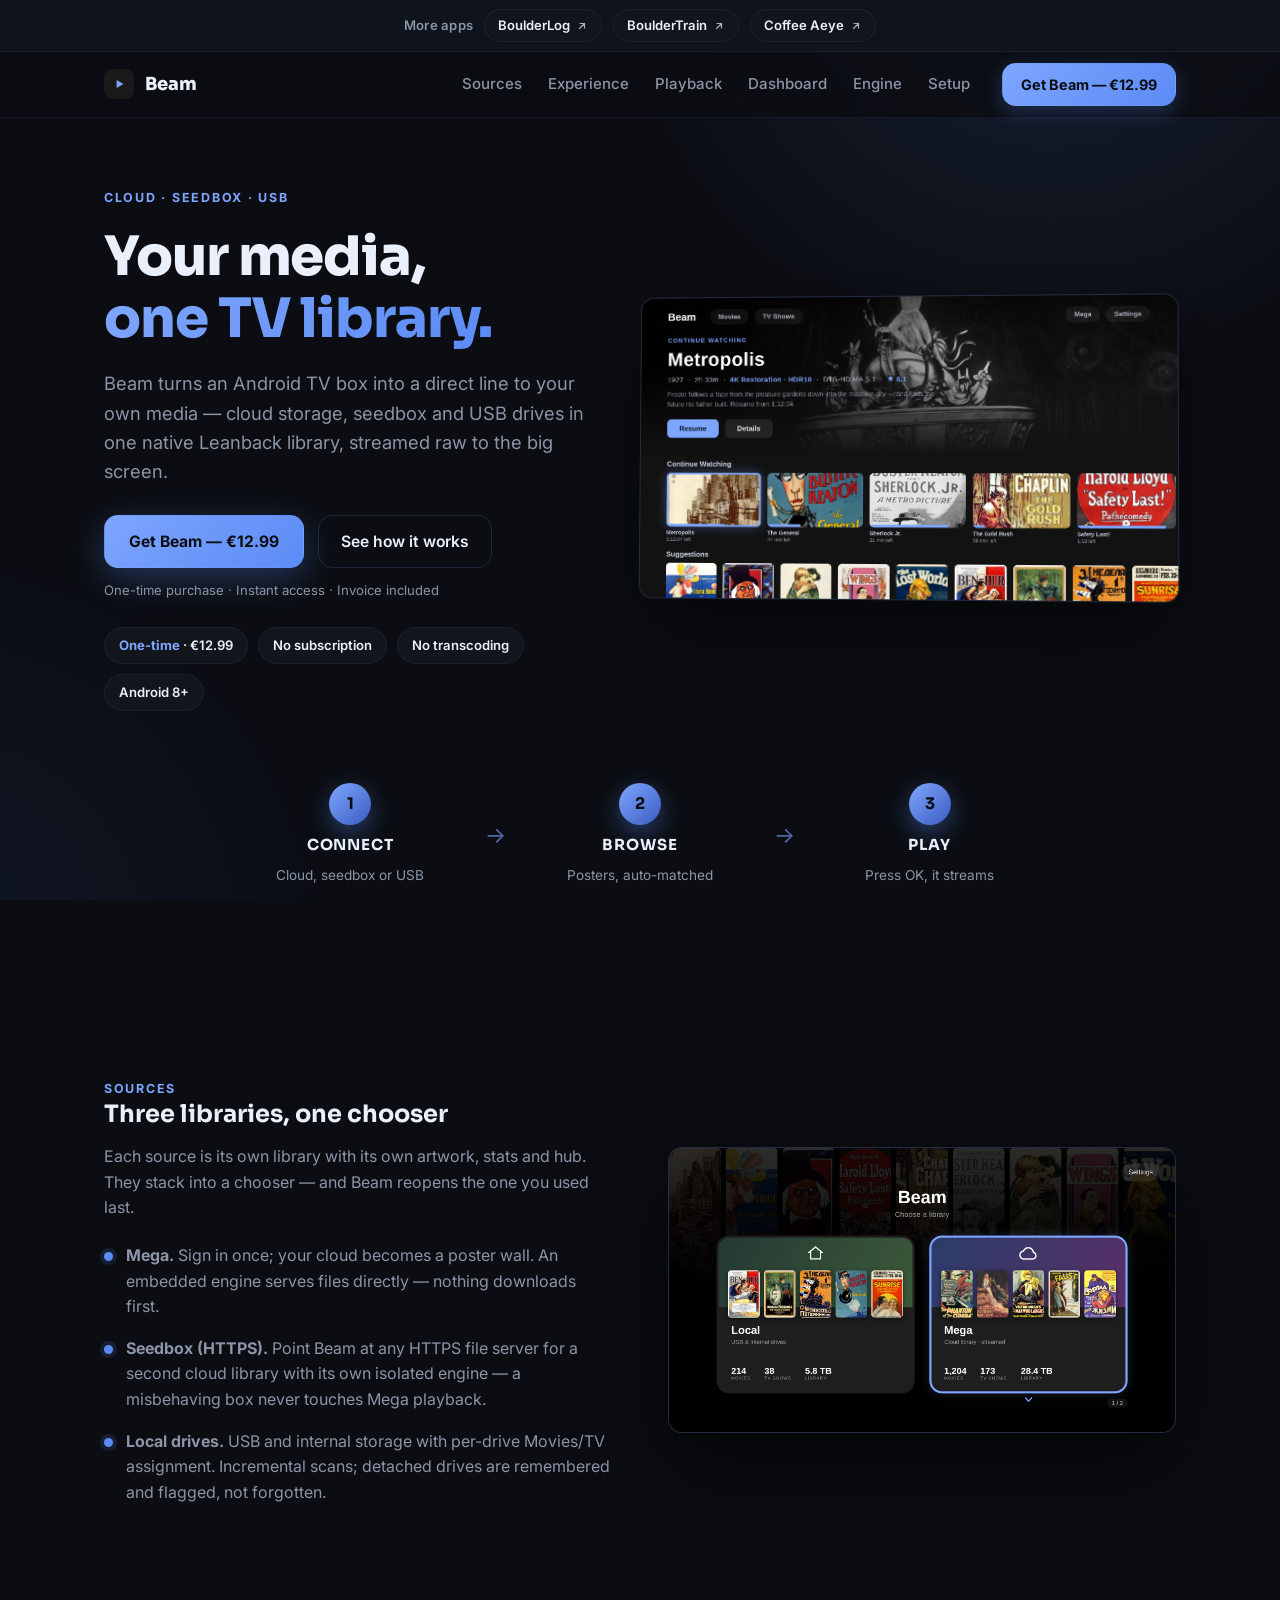
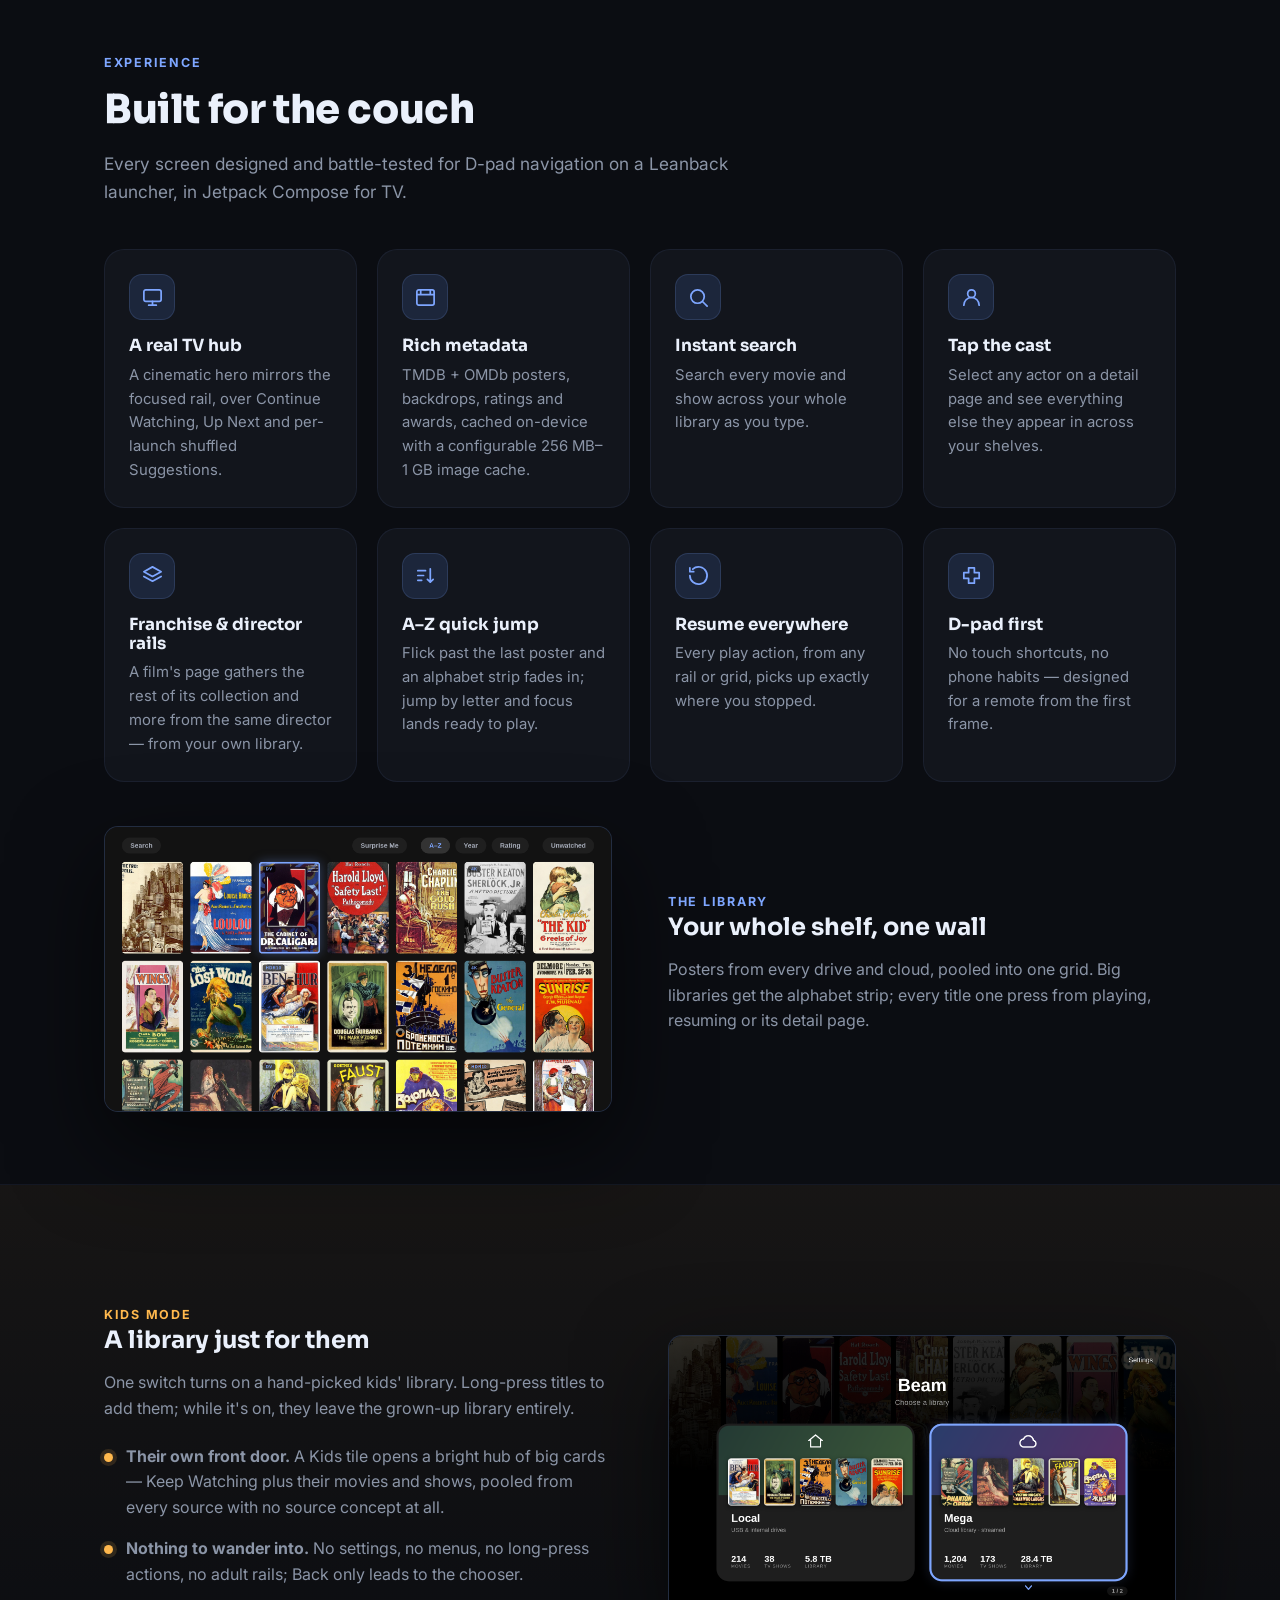
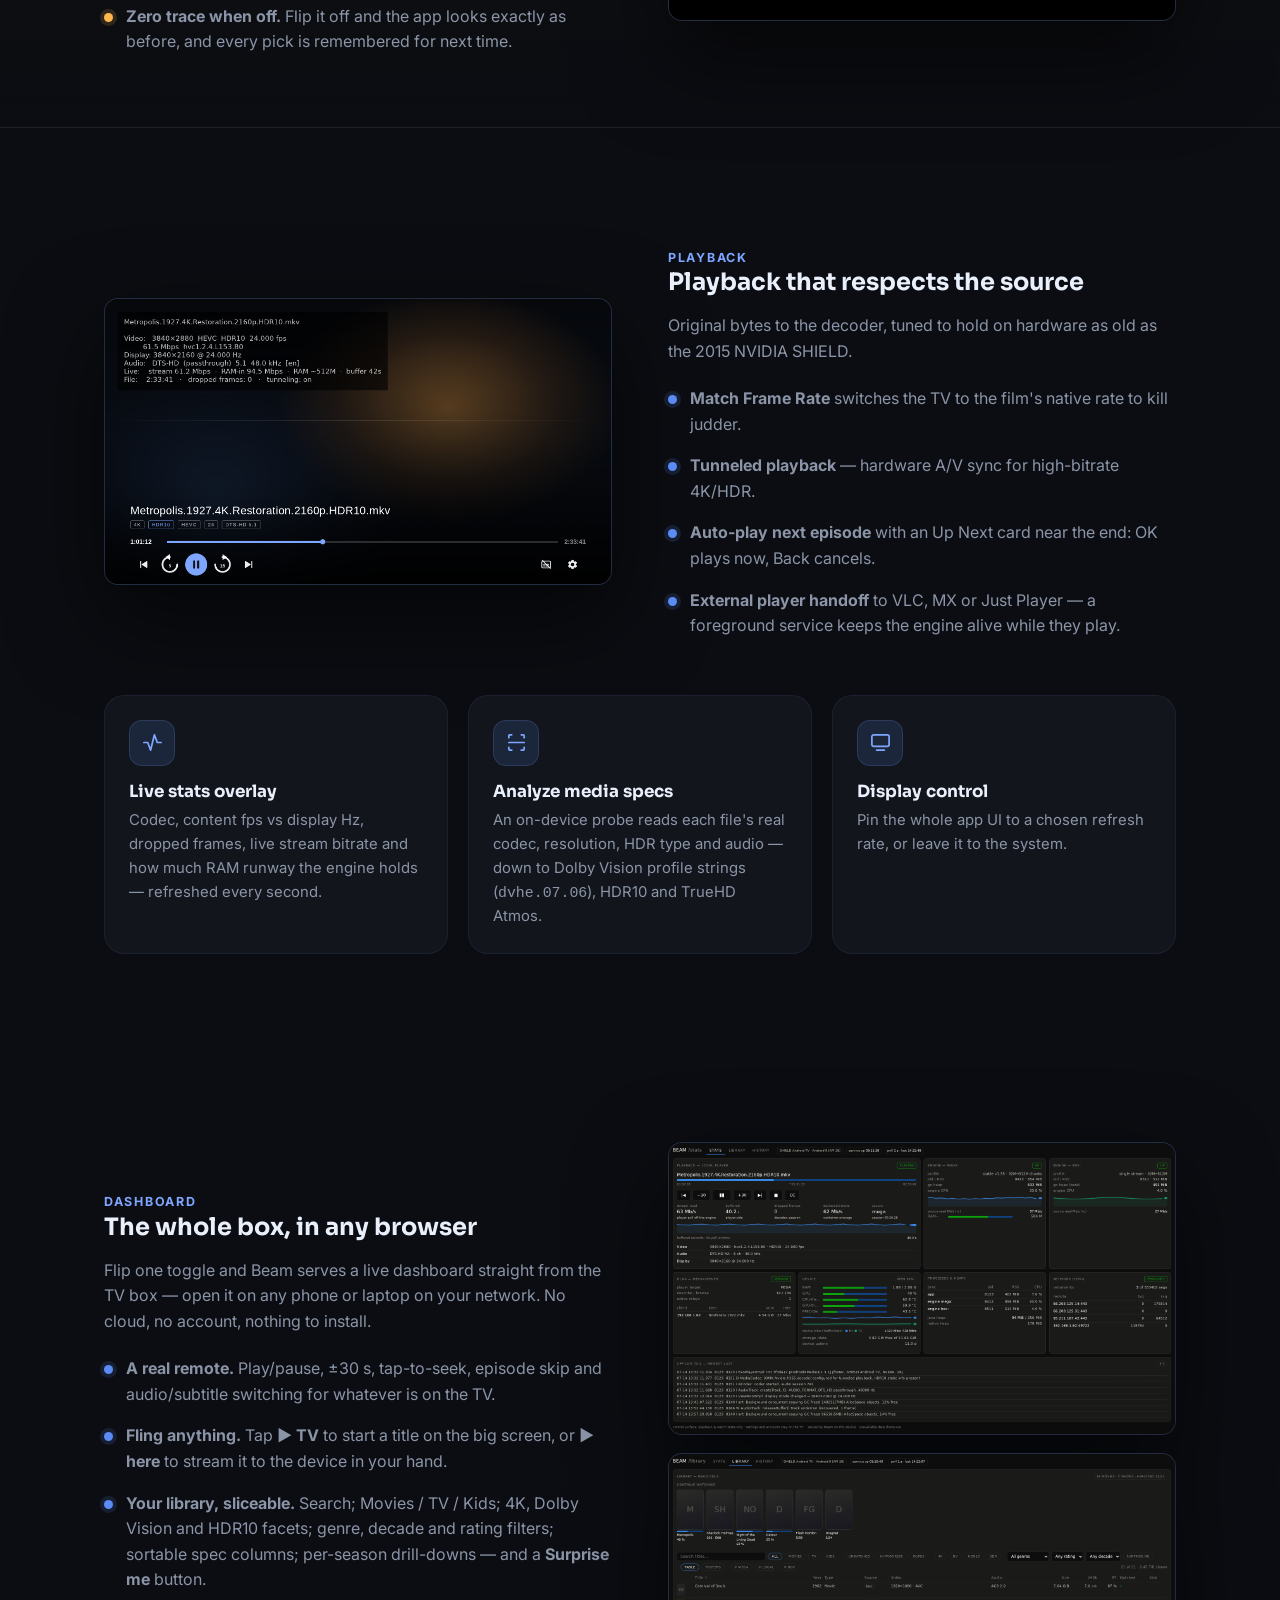
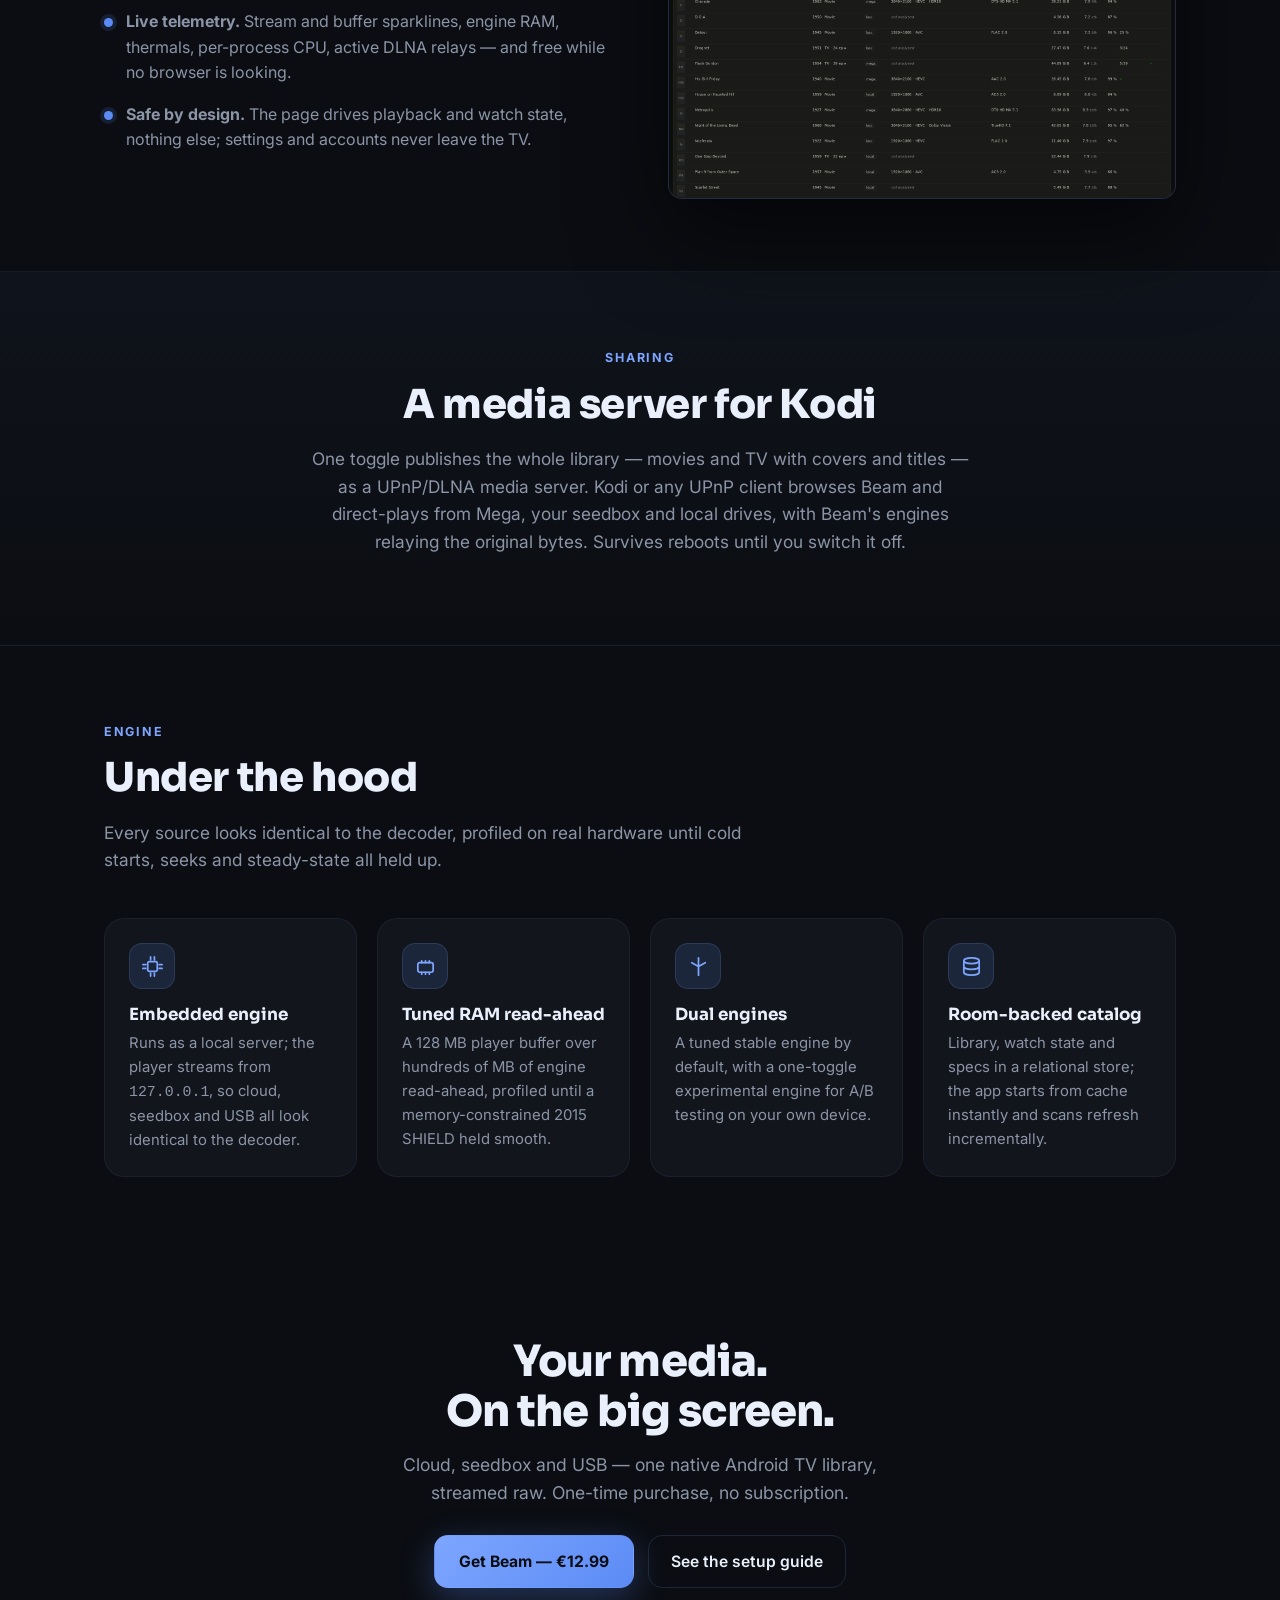
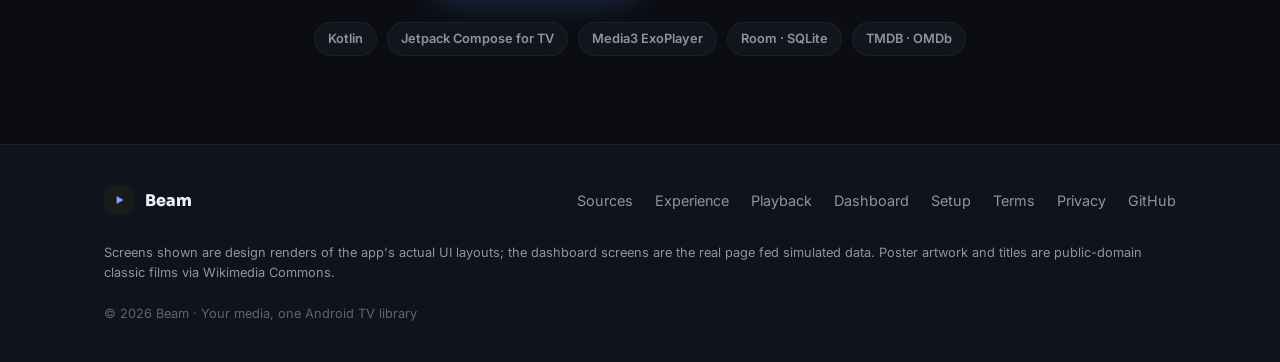
==== docs/index.html @ 1edaa09f "Showcase: add setup guide page, linked from overview New docs/setup.html in the same design system: " ====
<!DOCTYPE html>
<html lang="en">
<head>
<meta charset="UTF-8">
<meta name="viewport" content="width=device-width, initial-scale=1">
<title>Beam — Your media, one Android TV library</title>
<meta name="description" content="Beam turns an Android TV box into a direct line to your own media — cloud, seedbox and USB drives in one native Leanback library, streamed raw to the big screen. One-time purchase, no subscription.">
<meta name="theme-color" content="#0B0D12">
<meta property="og:type" content="website">
<meta property="og:title" content="Beam — Your media, one Android TV library">
<meta property="og:description" content="Cloud, seedbox and USB drives — one native Android TV library, streamed raw to the big screen.">
<meta property="og:url" content="https://jk-hosting.github.io/Beam-TV-App/">
<meta property="og:image" content="https://jk-hosting.github.io/Beam-TV-App/screenshots/hub-v3.png">
<meta name="twitter:card" content="summary_large_image">
<meta name="twitter:title" content="Beam — Your media, one Android TV library">
<meta name="twitter:description" content="Cloud, seedbox and USB drives — one native Android TV library, streamed raw to the big screen.">
<meta name="twitter:image" content="https://jk-hosting.github.io/Beam-TV-App/screenshots/hub-v3.png">
<link rel="icon" href="data:image/svg+xml,<svg xmlns='http://www.w3.org/2000/svg' viewBox='0 0 100 100'><rect width='100' height='100' rx='20' fill='%231A1A1A'/><polygon points='35,25 78,50 35,75' fill='%237EA6FF'/></svg>">
<link rel="preconnect" href="https://fonts.googleapis.com">
<link rel="preconnect" href="https://fonts.gstatic.com" crossorigin>
<link href="https://fonts.googleapis.com/css2?family=Inter:wght@400;500;600;700&family=Sora:wght@600;700;800&display=swap" rel="stylesheet">
<style>
:root{
  --bg:#0B0D12; --bg2:#0F131B; --card:#12151C; --card2:#171B26;
  --line:rgba(126,166,255,.16); --line2:rgba(126,166,255,.08);
  --accent:#7EA6FF; --accent-bright:#5B8BF5; --accent-deep:#3A5CC0;
  --ink:#EAF0FB; --muted:#8B95A7; --kids:#FFB84D; --maxw:1120px;
}
*{box-sizing:border-box}
html{scroll-behavior:smooth}
body{
  margin:0; background:var(--bg); color:var(--ink);
  font-family:'Inter',system-ui,-apple-system,Segoe UI,Roboto,sans-serif;
  line-height:1.6; -webkit-font-smoothing:antialiased; overflow-x:hidden;
}
body::before{
  content:""; position:fixed; inset:0; z-index:-1; pointer-events:none;
  background:
    radial-gradient(60vw 60vw at 82% -8%, rgba(91,139,245,.16), transparent 60%),
    radial-gradient(55vw 55vw at -5% 105%, rgba(58,92,192,.12), transparent 60%);
}
a{color:inherit; text-decoration:none}
img{max-width:100%; display:block}
h1,h2,h3{font-family:'Sora',system-ui,sans-serif; line-height:1.15; margin:0}
.wrap{max-width:var(--maxw); margin:0 auto; padding:0 24px}
.eyebrow{font-size:.78rem; font-weight:700; letter-spacing:.14em; text-transform:uppercase; color:var(--accent)}
.eyebrow.kids{color:var(--kids)}
.muted{color:var(--muted)}

/* APP BAR */
.appbar{
  display:flex; justify-content:center; align-items:center; gap:11px; flex-wrap:wrap;
  padding:9px 24px; font-size:.82rem; color:var(--muted);
  background:var(--bg2); border-bottom:1px solid var(--line2);
}
.appbar .lbl{font-weight:600; letter-spacing:.02em}
.appbar a{
  display:inline-flex; align-items:center; gap:6px; font-weight:600; color:var(--ink);
  padding:5px 13px; border-radius:999px; background:var(--card); border:1px solid var(--line2);
  transition:border-color .2s, color .2s;
}
.appbar a:hover{border-color:var(--accent); color:var(--accent)}
.appbar a svg{width:12px; height:12px; opacity:.7}

/* NAV */
nav{
  position:sticky; top:0; z-index:50; height:66px; display:flex; align-items:center;
  background:rgba(11,13,18,.82); backdrop-filter:blur(14px);
  border-bottom:1px solid var(--line2);
}
nav .wrap{display:flex; align-items:center; gap:24px; width:100%}
.brand{display:flex; align-items:center; gap:11px; font-family:'Sora',sans-serif; font-weight:800; font-size:1.12rem}
.brand .mark{width:30px; height:30px; border-radius:8px; background:#1A1A1A; display:grid; place-items:center}
.brand .mark svg{width:16px; height:16px}
.navlinks{display:flex; gap:26px; margin-left:auto; font-size:.94rem; font-weight:500}
.navlinks a{color:var(--muted); transition:color .2s}
.navlinks a:hover{color:var(--ink)}
.nav-cta{margin-left:8px}

/* BUTTONS */
.btn{
  display:inline-flex; align-items:center; gap:9px; font-weight:700; font-size:.98rem;
  padding:13px 24px; border-radius:14px; border:1px solid transparent; cursor:pointer;
  background:linear-gradient(135deg,var(--accent),var(--accent-bright)); color:#0b0d12;
  box-shadow:0 10px 34px rgba(91,139,245,.32); transition:transform .18s, box-shadow .18s;
}
.btn:hover{transform:translateY(-2px); box-shadow:0 16px 44px rgba(91,139,245,.45)}
.btn svg{width:18px; height:18px}
.btn-ghost{
  display:inline-flex; align-items:center; gap:8px; font-weight:600; font-size:.98rem;
  padding:13px 22px; border-radius:14px; background:transparent; color:var(--ink);
  border:1px solid var(--line); transition:border-color .2s, background .2s;
}
.btn-ghost:hover{border-color:var(--accent); background:rgba(126,166,255,.06)}
.btn.small{padding:9px 18px; font-size:.9rem; box-shadow:0 6px 20px rgba(91,139,245,.28)}

/* HERO */
.hero{padding:66px 0 40px; position:relative}
.hero-grid{display:grid; grid-template-columns:1fr 1.12fr; gap:48px; align-items:center}
.hero h1{font-size:clamp(2.3rem,5vw,3.4rem); font-weight:800; letter-spacing:-.02em; margin:16px 0}
.hero h1 .accent{background:linear-gradient(120deg,var(--accent),var(--accent-bright)); -webkit-background-clip:text; background-clip:text; -webkit-text-fill-color:transparent}
.hero p.lead{font-size:1.15rem; color:var(--muted); max-width:520px}
.cta-row{display:flex; gap:14px; flex-wrap:wrap; margin-top:28px; align-items:center}
.cta-note{font-size:.82rem; color:var(--muted); margin-top:12px}
.pills{display:flex; flex-wrap:wrap; gap:10px; margin-top:26px}
.pill{
  font-size:.82rem; font-weight:600; padding:7px 14px; border-radius:999px;
  background:var(--card); border:1px solid var(--line2); color:var(--ink);
}
.pill b{color:var(--accent)}

/* SCREEN FRAME (16:9 TV) */
.screen{
  border-radius:14px; border:1px solid var(--line); overflow:hidden;
  box-shadow:0 34px 90px rgba(0,0,0,.6); background:var(--card);
}
.hero-art .screen{transform:perspective(1600px) rotateY(-5deg) rotateX(2deg)}

/* STEPS */
.steps{
  display:grid; grid-template-columns:1fr auto 1fr auto 1fr; align-items:center; gap:14px;
  max-width:820px; margin:12px auto 0;
}
.step{display:flex; flex-direction:column; align-items:center; text-align:center; gap:8px}
.step .num{
  width:42px; height:42px; border-radius:50%; display:grid; place-items:center;
  font-family:'Sora',sans-serif; font-weight:700; color:#0b0d12;
  background:linear-gradient(135deg,var(--accent),var(--accent-deep));
  box-shadow:0 8px 24px rgba(91,139,245,.4);
}
.step .lbl{font-family:'Sora',sans-serif; font-weight:700; letter-spacing:.06em; font-size:.95rem}
.arrow{color:var(--accent); font-size:1.4rem; opacity:.6}

/* SECTIONS */
section{padding:72px 0}
.section-head{max-width:660px}
.section-head.center{margin:0 auto; text-align:center}
.section-head h2{font-size:clamp(1.8rem,3.6vw,2.5rem); font-weight:800; letter-spacing:-.01em; margin:12px 0}
.section-head p{color:var(--muted); font-size:1.08rem}
.split{display:grid; grid-template-columns:1fr 1fr; gap:56px; align-items:center; margin-top:44px}
.split.rev .txt{order:2}
.split .screens{display:flex; flex-direction:column; gap:18px}
.sub{margin-top:22px; display:grid; gap:16px}
.sub .item{display:flex; gap:13px}
.sub .dot{flex:0 0 auto; width:9px; height:9px; border-radius:50%; background:var(--accent-bright); margin-top:9px; box-shadow:0 0 0 4px rgba(91,139,245,.14)}
.sub.kids .dot{background:var(--kids); box-shadow:0 0 0 4px rgba(255,184,77,.14)}
.sub .item b{font-weight:700}
.sub .item span{color:var(--muted)}

/* FEATURE GRID */
.grid4{display:grid; grid-template-columns:repeat(4,1fr); gap:20px; margin-top:44px}
.grid3{display:grid; grid-template-columns:repeat(3,1fr); gap:20px; margin-top:44px}
.fcard{
  background:var(--card); border:1px solid var(--line2); border-radius:20px; padding:24px;
  transition:transform .2s, border-color .2s;
}
.fcard:hover{transform:translateY(-4px); border-color:var(--line)}
.fcard .ico{
  width:46px; height:46px; border-radius:13px; display:grid; place-items:center; margin-bottom:16px;
  background:rgba(91,139,245,.14); border:1px solid var(--line); color:var(--accent);
}
.fcard .ico svg{width:23px; height:23px}
.fcard h3{font-size:1.05rem; font-weight:700; margin-bottom:8px}
.fcard p{color:var(--muted); font-size:.93rem; margin:0}

/* CHIPS */
.chips{display:flex; flex-wrap:wrap; gap:10px; margin-top:24px}
.chip{
  font-size:.9rem; font-weight:600; padding:9px 15px; border-radius:12px;
  background:var(--card); border:1px solid var(--line2);
}
.chip.hot{border-color:var(--line); background:var(--card2)}

/* KIDS BAND */
.kids-band{background:linear-gradient(180deg,rgba(255,184,77,.05),transparent); border-top:1px solid var(--line2); border-bottom:1px solid var(--line2)}

/* SHARING / CLOSER */
.band{background:linear-gradient(180deg,var(--bg2),var(--bg)); border-top:1px solid var(--line2); border-bottom:1px solid var(--line2)}
.closer{text-align:center; padding:88px 0}
.closer h2{font-size:clamp(1.9rem,4vw,2.7rem); font-weight:800; letter-spacing:-.02em}
.closer p{color:var(--muted); font-size:1.1rem; margin:14px auto 28px; max-width:520px}
.tech{display:flex; flex-wrap:wrap; justify-content:center; gap:10px; margin-top:34px}
.tech .t{font-size:.8rem; font-weight:600; color:var(--muted); padding:6px 13px; border-radius:999px; border:1px solid var(--line2); background:var(--card)}

/* FOOTER */
footer{border-top:1px solid var(--line2); padding:40px 0; background:var(--bg2)}
footer .wrap{display:flex; align-items:center; gap:16px; flex-wrap:wrap; justify-content:space-between}
footer .brand{font-size:1rem}
footer .fnav{display:flex; gap:22px; flex-wrap:wrap; font-size:.9rem; color:var(--muted)}
footer .fnav a:hover{color:var(--ink)}
footer .disc{color:var(--muted); font-size:.8rem; width:100%; margin-top:12px; line-height:1.5}
footer .copy{color:#5c6474; font-size:.8rem; width:100%; margin-top:6px}

@media(max-width:900px){
  .hero-grid{grid-template-columns:1fr; gap:36px}
  .hero-art{order:-1}
  .hero-art .screen{transform:none}
  .split{grid-template-columns:1fr; gap:34px}
  .split.rev .txt{order:0}
  .grid4{grid-template-columns:repeat(2,1fr)}
  .grid3{grid-template-columns:repeat(2,1fr)}
  .navlinks{display:none}
}
@media(max-width:560px){
  .grid4,.grid3{grid-template-columns:1fr}
  .steps{grid-template-columns:1fr; gap:6px}
  .arrow{transform:rotate(90deg)}
}
</style>
</head>
<body>

<div class="appbar">
  <span class="lbl">More apps</span>
  <a href="https://jk-hosting.github.io/BoulderLog-App/">BoulderLog<svg viewBox="0 0 24 24" fill="none" stroke="currentColor" stroke-width="2.4" stroke-linecap="round" stroke-linejoin="round"><path d="M7 17 17 7M8 7h9v9"/></svg></a>
  <a href="https://jk-hosting.github.io/BoulderTrain-App/">BoulderTrain<svg viewBox="0 0 24 24" fill="none" stroke="currentColor" stroke-width="2.4" stroke-linecap="round" stroke-linejoin="round"><path d="M7 17 17 7M8 7h9v9"/></svg></a>
  <a href="https://jk-hosting.github.io/CoffeeAeye-App/">Coffee Aeye<svg viewBox="0 0 24 24" fill="none" stroke="currentColor" stroke-width="2.4" stroke-linecap="round" stroke-linejoin="round"><path d="M7 17 17 7M8 7h9v9"/></svg></a>
</div>

<nav>
  <div class="wrap">
    <a href="#top" class="brand"><span class="mark"><svg viewBox="0 0 100 100"><polygon points="35,25 78,50 35,75" fill="#7EA6FF"/></svg></span>Beam</a>
    <div class="navlinks">
      <a href="#sources">Sources</a>
      <a href="#experience">Experience</a>
      <a href="#playback">Playback</a>
      <a href="#dashboard">Dashboard</a>
      <a href="#engine">Engine</a>
      <a href="setup.html">Setup</a>
    </div>
    <a class="btn small nav-cta" href="https://buy.stripe.com/8x27sEbTx3Ks7jx2VD5wI00">Get Beam — €12.99</a>
  </div>
</nav>

<header id="top" class="hero">
  <div class="wrap hero-grid">
    <div>
      <span class="eyebrow">Cloud · Seedbox · USB</span>
      <h1>Your media,<br><span class="accent">one TV library.</span></h1>
      <p class="lead">Beam turns an Android TV box into a direct line to your own media — cloud storage, seedbox and USB drives in one native Leanback library, streamed raw to the big screen.</p>
      <div class="cta-row">
        <a class="btn" href="https://buy.stripe.com/8x27sEbTx3Ks7jx2VD5wI00">Get Beam — €12.99</a>
        <a class="btn-ghost" href="#sources">See how it works</a>
      </div>
      <div class="cta-note">One-time purchase · Instant access · Invoice included</div>
      <div class="pills">
        <span class="pill"><b>One-time</b> · €12.99</span>
        <span class="pill">No subscription</span>
        <span class="pill">No transcoding</span>
        <span class="pill">Android 8+</span>
      </div>
    </div>
    <div class="hero-art">
      <div class="screen"><img src="screenshots/hub-v3.png" alt="Beam home hub — a cinematic hero over Continue Watching and Suggestions rails"></div>
    </div>
  </div>
</header>

<section style="padding-top:20px">
  <div class="wrap">
    <div class="steps">
      <div class="step"><div class="num">1</div><div class="lbl">CONNECT</div><div class="muted" style="font-size:.85rem">Cloud, seedbox or USB</div></div>
      <div class="arrow">→</div>
      <div class="step"><div class="num">2</div><div class="lbl">BROWSE</div><div class="muted" style="font-size:.85rem">Posters, auto-matched</div></div>
      <div class="arrow">→</div>
      <div class="step"><div class="num">3</div><div class="lbl">PLAY</div><div class="muted" style="font-size:.85rem">Press OK, it streams</div></div>
    </div>
  </div>
</section>

<section id="sources">
  <div class="wrap">
    <div class="split">
      <div class="txt">
        <span class="eyebrow">Sources</span>
        <h2>Three libraries, one chooser</h2>
        <p class="muted">Each source is its own library with its own artwork, stats and hub. They stack into a chooser — and Beam reopens the one you used last.</p>
        <div class="sub">
          <div class="item"><span class="dot"></span><span><b>Mega.</b> Sign in once; your cloud becomes a poster wall. An embedded engine serves files directly — nothing downloads first.</span></div>
          <div class="item"><span class="dot"></span><span><b>Seedbox (HTTPS).</b> Point Beam at any HTTPS file server for a second cloud library with its own isolated engine — a misbehaving box never touches Mega playback.</span></div>
          <div class="item"><span class="dot"></span><span><b>Local drives.</b> USB and internal storage with per-drive Movies/TV assignment. Incremental scans; detached drives are remembered and flagged, not forgotten.</span></div>
        </div>
      </div>
      <div class="screens">
        <div class="screen"><img src="screenshots/chooser-v2.png" alt="Source chooser — Mega, seedbox, local drives and Kids"></div>
      </div>
    </div>
  </div>
</section>

<section id="experience">
  <div class="wrap">
    <div class="section-head">
      <span class="eyebrow">Experience</span>
      <h2>Built for the couch</h2>
      <p>Every screen designed and battle-tested for D-pad navigation on a Leanback launcher, in Jetpack Compose for TV.</p>
    </div>
    <div class="grid4">
      <div class="fcard"><div class="ico"><svg viewBox="0 0 24 24" fill="none" stroke="currentColor" stroke-width="1.8" stroke-linecap="round" stroke-linejoin="round"><rect x="3" y="4" width="18" height="12" rx="2"/><path d="M8 20h8M12 16v4"/></svg></div><h3>A real TV hub</h3><p>A cinematic hero mirrors the focused rail, over Continue Watching, Up Next and per-launch shuffled Suggestions.</p></div>
      <div class="fcard"><div class="ico"><svg viewBox="0 0 24 24" fill="none" stroke="currentColor" stroke-width="1.8" stroke-linecap="round" stroke-linejoin="round"><rect x="3" y="4" width="18" height="16" rx="2"/><path d="M3 9h18M7 4v5M17 4v5"/></svg></div><h3>Rich metadata</h3><p>TMDB + OMDb posters, backdrops, ratings and awards, cached on-device with a configurable 256 MB–1 GB image cache.</p></div>
      <div class="fcard"><div class="ico"><svg viewBox="0 0 24 24" fill="none" stroke="currentColor" stroke-width="1.8" stroke-linecap="round" stroke-linejoin="round"><circle cx="11" cy="11" r="7"/><path d="M21 21l-4.3-4.3"/></svg></div><h3>Instant search</h3><p>Search every movie and show across your whole library as you type.</p></div>
      <div class="fcard"><div class="ico"><svg viewBox="0 0 24 24" fill="none" stroke="currentColor" stroke-width="1.8" stroke-linecap="round" stroke-linejoin="round"><circle cx="12" cy="8" r="4"/><path d="M4 20a8 8 0 0 1 16 0"/></svg></div><h3>Tap the cast</h3><p>Select any actor on a detail page and see everything else they appear in across your shelves.</p></div>
      <div class="fcard"><div class="ico"><svg viewBox="0 0 24 24" fill="none" stroke="currentColor" stroke-width="1.8" stroke-linecap="round" stroke-linejoin="round"><path d="M12 3 3 8l9 5 9-5-9-5Z"/><path d="M3 13l9 5 9-5"/></svg></div><h3>Franchise &amp; director rails</h3><p>A film's page gathers the rest of its collection and more from the same director — from your own library.</p></div>
      <div class="fcard"><div class="ico"><svg viewBox="0 0 24 24" fill="none" stroke="currentColor" stroke-width="1.8" stroke-linecap="round" stroke-linejoin="round"><path d="M4 7h8M4 12h6M4 17h4"/><path d="M17 5v14M17 19l3-3M17 19l-3-3"/></svg></div><h3>A–Z quick jump</h3><p>Flick past the last poster and an alphabet strip fades in; jump by letter and focus lands ready to play.</p></div>
      <div class="fcard"><div class="ico"><svg viewBox="0 0 24 24" fill="none" stroke="currentColor" stroke-width="1.8" stroke-linecap="round" stroke-linejoin="round"><path d="M3 12a9 9 0 1 0 3-6.7"/><path d="M3 4v4h4"/></svg></div><h3>Resume everywhere</h3><p>Every play action, from any rail or grid, picks up exactly where you stopped.</p></div>
      <div class="fcard"><div class="ico"><svg viewBox="0 0 24 24" fill="none" stroke="currentColor" stroke-width="1.8" stroke-linecap="round" stroke-linejoin="round"><path d="M9 4h6v5h5v6h-5v5H9v-5H4V9h5V4Z"/></svg></div><h3>D-pad first</h3><p>No touch shortcuts, no phone habits — designed for a remote from the first frame.</p></div>
    </div>
    <div class="split" style="margin-top:44px">
      <div class="screens"><div class="screen"><img src="screenshots/grid-v4.png" alt="Movie library grid with the A–Z quick-jump strip"></div></div>
      <div class="txt">
        <span class="eyebrow">The library</span>
        <h2>Your whole shelf, one wall</h2>
        <p class="muted">Posters from every drive and cloud, pooled into one grid. Big libraries get the alphabet strip; every title one press from playing, resuming or its detail page.</p>
      </div>
    </div>
  </div>
</section>

<section id="kids" class="kids-band">
  <div class="wrap">
    <div class="split">
      <div class="txt">
        <span class="eyebrow kids">Kids Mode</span>
        <h2>A library just for them</h2>
        <p class="muted">One switch turns on a hand-picked kids' library. Long-press titles to add them; while it's on, they leave the grown-up library entirely.</p>
        <div class="sub kids">
          <div class="item"><span class="dot"></span><span><b>Their own front door.</b> A Kids tile opens a bright hub of big cards — Keep Watching plus their movies and shows, pooled from every source with no source concept at all.</span></div>
          <div class="item"><span class="dot"></span><span><b>Nothing to wander into.</b> No settings, no menus, no long-press actions, no adult rails; Back only leads to the chooser.</span></div>
          <div class="item"><span class="dot"></span><span><b>Zero trace when off.</b> Flip it off and the app looks exactly as before, and every pick is remembered for next time.</span></div>
        </div>
      </div>
      <div class="screens"><div class="screen"><img src="screenshots/chooser-v2.png" alt="The Kids tile on the source chooser"></div></div>
    </div>
  </div>
</section>

<section id="playback">
  <div class="wrap">
    <div class="split rev">
      <div class="txt">
        <span class="eyebrow">Playback</span>
        <h2>Playback that respects the source</h2>
        <p class="muted">Original bytes to the decoder, tuned to hold on hardware as old as the 2015 NVIDIA SHIELD.</p>
        <div class="sub">
          <div class="item"><span class="dot"></span><span><b>Match Frame Rate</b> switches the TV to the film's native rate to kill judder.</span></div>
          <div class="item"><span class="dot"></span><span><b>Tunneled playback</b> — hardware A/V sync for high-bitrate 4K/HDR.</span></div>
          <div class="item"><span class="dot"></span><span><b>Auto-play next episode</b> with an Up Next card near the end: OK plays now, Back cancels.</span></div>
          <div class="item"><span class="dot"></span><span><b>External player handoff</b> to VLC, MX or Just Player — a foreground service keeps the engine alive while they play.</span></div>
        </div>
      </div>
      <div class="screens"><div class="screen"><img src="screenshots/player-v3.png" alt="Player with the live stats overlay — codec, fps, bitrate and engine RAM"></div></div>
    </div>
    <div class="grid3" style="margin-top:56px">
      <div class="fcard"><div class="ico"><svg viewBox="0 0 24 24" fill="none" stroke="currentColor" stroke-width="1.8" stroke-linecap="round" stroke-linejoin="round"><path d="M3 12h4l3 8 4-16 3 8h4"/></svg></div><h3>Live stats overlay</h3><p>Codec, content fps vs display Hz, dropped frames, live stream bitrate and how much RAM runway the engine holds — refreshed every second.</p></div>
      <div class="fcard"><div class="ico"><svg viewBox="0 0 24 24" fill="none" stroke="currentColor" stroke-width="1.8" stroke-linecap="round" stroke-linejoin="round"><path d="M4 7V5a1 1 0 0 1 1-1h2M17 4h2a1 1 0 0 1 1 1v2M20 17v2a1 1 0 0 1-1 1h-2M7 20H5a1 1 0 0 1-1-1v-2M4 12h16"/></svg></div><h3>Analyze media specs</h3><p>An on-device probe reads each file's real codec, resolution, HDR type and audio — down to Dolby Vision profile strings (<code>dvhe.07.06</code>), HDR10 and TrueHD Atmos.</p></div>
      <div class="fcard"><div class="ico"><svg viewBox="0 0 24 24" fill="none" stroke="currentColor" stroke-width="1.8" stroke-linecap="round" stroke-linejoin="round"><rect x="3" y="4" width="18" height="12" rx="2"/><path d="M8 20h8"/></svg></div><h3>Display control</h3><p>Pin the whole app UI to a chosen refresh rate, or leave it to the system.</p></div>
    </div>
  </div>
</section>

<section id="dashboard">
  <div class="wrap">
    <div class="split">
      <div class="txt">
        <span class="eyebrow">Dashboard</span>
        <h2>The whole box, in any browser</h2>
        <p class="muted">Flip one toggle and Beam serves a live dashboard straight from the TV box — open it on any phone or laptop on your network. No cloud, no account, nothing to install.</p>
        <div class="sub">
          <div class="item"><span class="dot"></span><span><b>A real remote.</b> Play/pause, ±30 s, tap-to-seek, episode skip and audio/subtitle switching for whatever is on the TV.</span></div>
          <div class="item"><span class="dot"></span><span><b>Fling anything.</b> Tap <b>▶ TV</b> to start a title on the big screen, or <b>▶ here</b> to stream it to the device in your hand.</span></div>
          <div class="item"><span class="dot"></span><span><b>Your library, sliceable.</b> Search; Movies / TV / Kids; 4K, Dolby Vision and HDR10 facets; genre, decade and rating filters; sortable spec columns; per-season drill-downs — and a <b>Surprise me</b> button.</span></div>
          <div class="item"><span class="dot"></span><span><b>Live telemetry.</b> Stream and buffer sparklines, engine RAM, thermals, per-process CPU, active DLNA relays — and free while no browser is looking.</span></div>
          <div class="item"><span class="dot"></span><span><b>Safe by design.</b> The page drives playback and watch state, nothing else; settings and accounts never leave the TV.</span></div>
        </div>
      </div>
      <div class="screens">
        <div class="screen"><img src="screenshots/dashboard-v1.png" alt="Web dashboard — live playback and device telemetry"></div>
        <div class="screen"><img src="screenshots/dashboard-library-v1.png" alt="Web dashboard — library browser with facets and filters"></div>
      </div>
    </div>
  </div>
</section>

<section class="band">
  <div class="wrap">
    <div class="section-head center">
      <span class="eyebrow">Sharing</span>
      <h2>A media server for Kodi</h2>
      <p>One toggle publishes the whole library — movies and TV with covers and titles — as a UPnP/DLNA media server. Kodi or any UPnP client browses Beam and direct-plays from Mega, your seedbox and local drives, with Beam's engines relaying the original bytes. Survives reboots until you switch it off.</p>
    </div>
  </div>
</section>

<section id="engine">
  <div class="wrap">
    <div class="section-head">
      <span class="eyebrow">Engine</span>
      <h2>Under the hood</h2>
      <p>Every source looks identical to the decoder, profiled on real hardware until cold starts, seeks and steady-state all held up.</p>
    </div>
    <div class="grid4">
      <div class="fcard"><div class="ico"><svg viewBox="0 0 24 24" fill="none" stroke="currentColor" stroke-width="1.8" stroke-linecap="round" stroke-linejoin="round"><rect x="7" y="7" width="10" height="10" rx="1.5"/><path d="M10 2v3M14 2v3M10 19v3M14 19v3M2 10h3M2 14h3M19 10h3M19 14h3"/></svg></div><h3>Embedded engine</h3><p>Runs as a local server; the player streams from <code>127.0.0.1</code>, so cloud, seedbox and USB all look identical to the decoder.</p></div>
      <div class="fcard"><div class="ico"><svg viewBox="0 0 24 24" fill="none" stroke="currentColor" stroke-width="1.8" stroke-linecap="round" stroke-linejoin="round"><rect x="4" y="8" width="16" height="10" rx="2"/><path d="M8 8V6M12 8V6M16 8V6M8 18v2M12 18v2M16 18v2"/></svg></div><h3>Tuned RAM read-ahead</h3><p>A 128 MB player buffer over hundreds of MB of engine read-ahead, profiled until a memory-constrained 2015 SHIELD held smooth.</p></div>
      <div class="fcard"><div class="ico"><svg viewBox="0 0 24 24" fill="none" stroke="currentColor" stroke-width="1.8" stroke-linecap="round" stroke-linejoin="round"><path d="M12 3v18M5 8l7 4 7-4"/></svg></div><h3>Dual engines</h3><p>A tuned stable engine by default, with a one-toggle experimental engine for A/B testing on your own device.</p></div>
      <div class="fcard"><div class="ico"><svg viewBox="0 0 24 24" fill="none" stroke="currentColor" stroke-width="1.8" stroke-linecap="round" stroke-linejoin="round"><ellipse cx="12" cy="6" rx="8" ry="3"/><path d="M4 6v12c0 1.7 3.6 3 8 3s8-1.3 8-3V6M4 12c0 1.7 3.6 3 8 3s8-1.3 8-3"/></svg></div><h3>Room-backed catalog</h3><p>Library, watch state and specs in a relational store; the app starts from cache instantly and scans refresh incrementally.</p></div>
    </div>
  </div>
</section>

<section class="closer">
  <div class="wrap">
    <h2>Your media.<br>On the big screen.</h2>
    <p>Cloud, seedbox and USB — one native Android TV library, streamed raw. One-time purchase, no subscription.</p>
    <div style="display:flex; gap:14px; flex-wrap:wrap; justify-content:center">
      <a class="btn" href="https://buy.stripe.com/8x27sEbTx3Ks7jx2VD5wI00">Get Beam — €12.99</a>
      <a class="btn-ghost" href="setup.html">See the setup guide</a>
    </div>
    <div class="tech">
      <span class="t">Kotlin</span>
      <span class="t">Jetpack Compose for TV</span>
      <span class="t">Media3 ExoPlayer</span>
      <span class="t">Room · SQLite</span>
      <span class="t">TMDB · OMDb</span>
    </div>
  </div>
</section>

<footer>
  <div class="wrap">
    <a href="#top" class="brand"><span class="mark"><svg viewBox="0 0 100 100"><polygon points="35,25 78,50 35,75" fill="#7EA6FF"/></svg></span>Beam</a>
    <div class="fnav">
      <a href="#sources">Sources</a>
      <a href="#experience">Experience</a>
      <a href="#playback">Playback</a>
      <a href="#dashboard">Dashboard</a>
      <a href="setup.html">Setup</a>
      <a href="terms.html">Terms</a>
      <a href="privacy.html">Privacy</a>
      <a href="https://github.com/jk-hosting/Beam-TV-App">GitHub</a>
    </div>
    <div class="disc">Screens shown are design renders of the app's actual UI layouts; the dashboard screens are the real page fed simulated data. Poster artwork and titles are public-domain classic films via Wikimedia Commons.</div>
    <div class="copy">© 2026 Beam · Your media, one Android TV library</div>
  </div>
</footer>

</body>
</html>
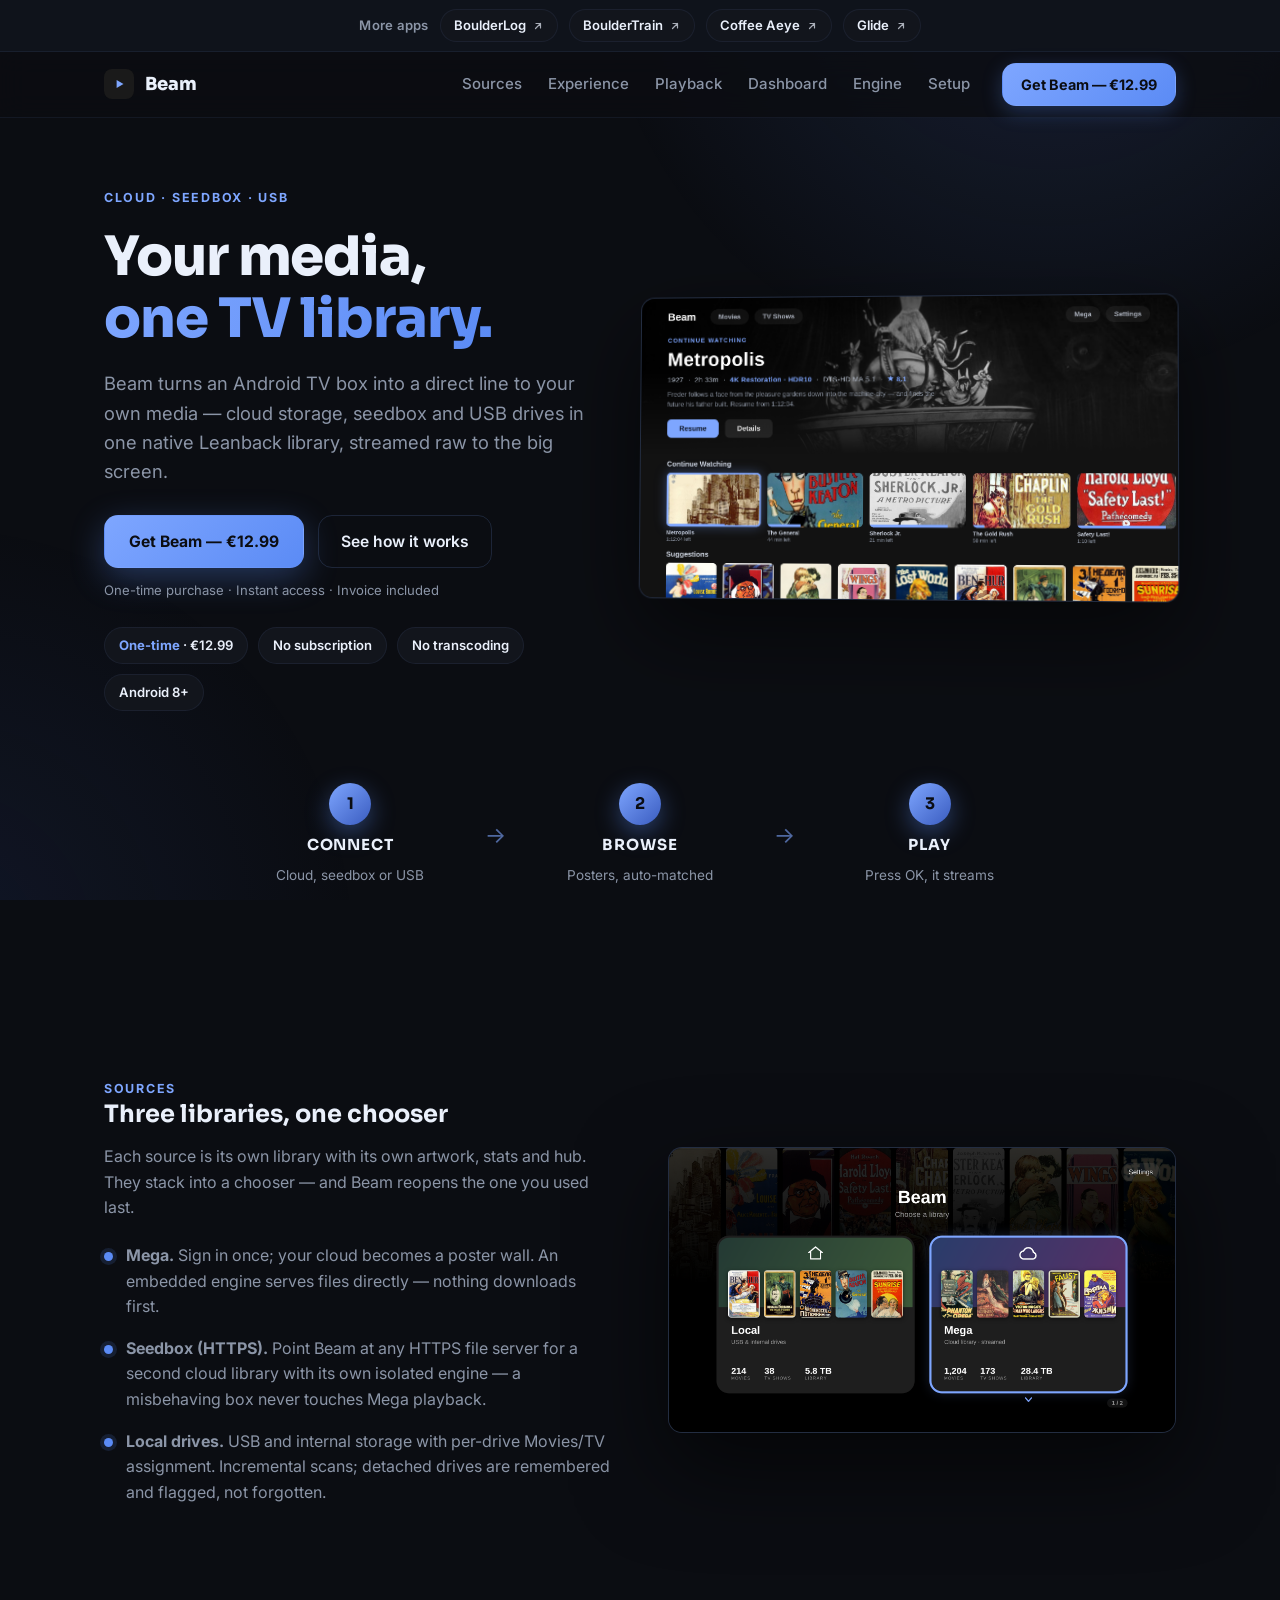
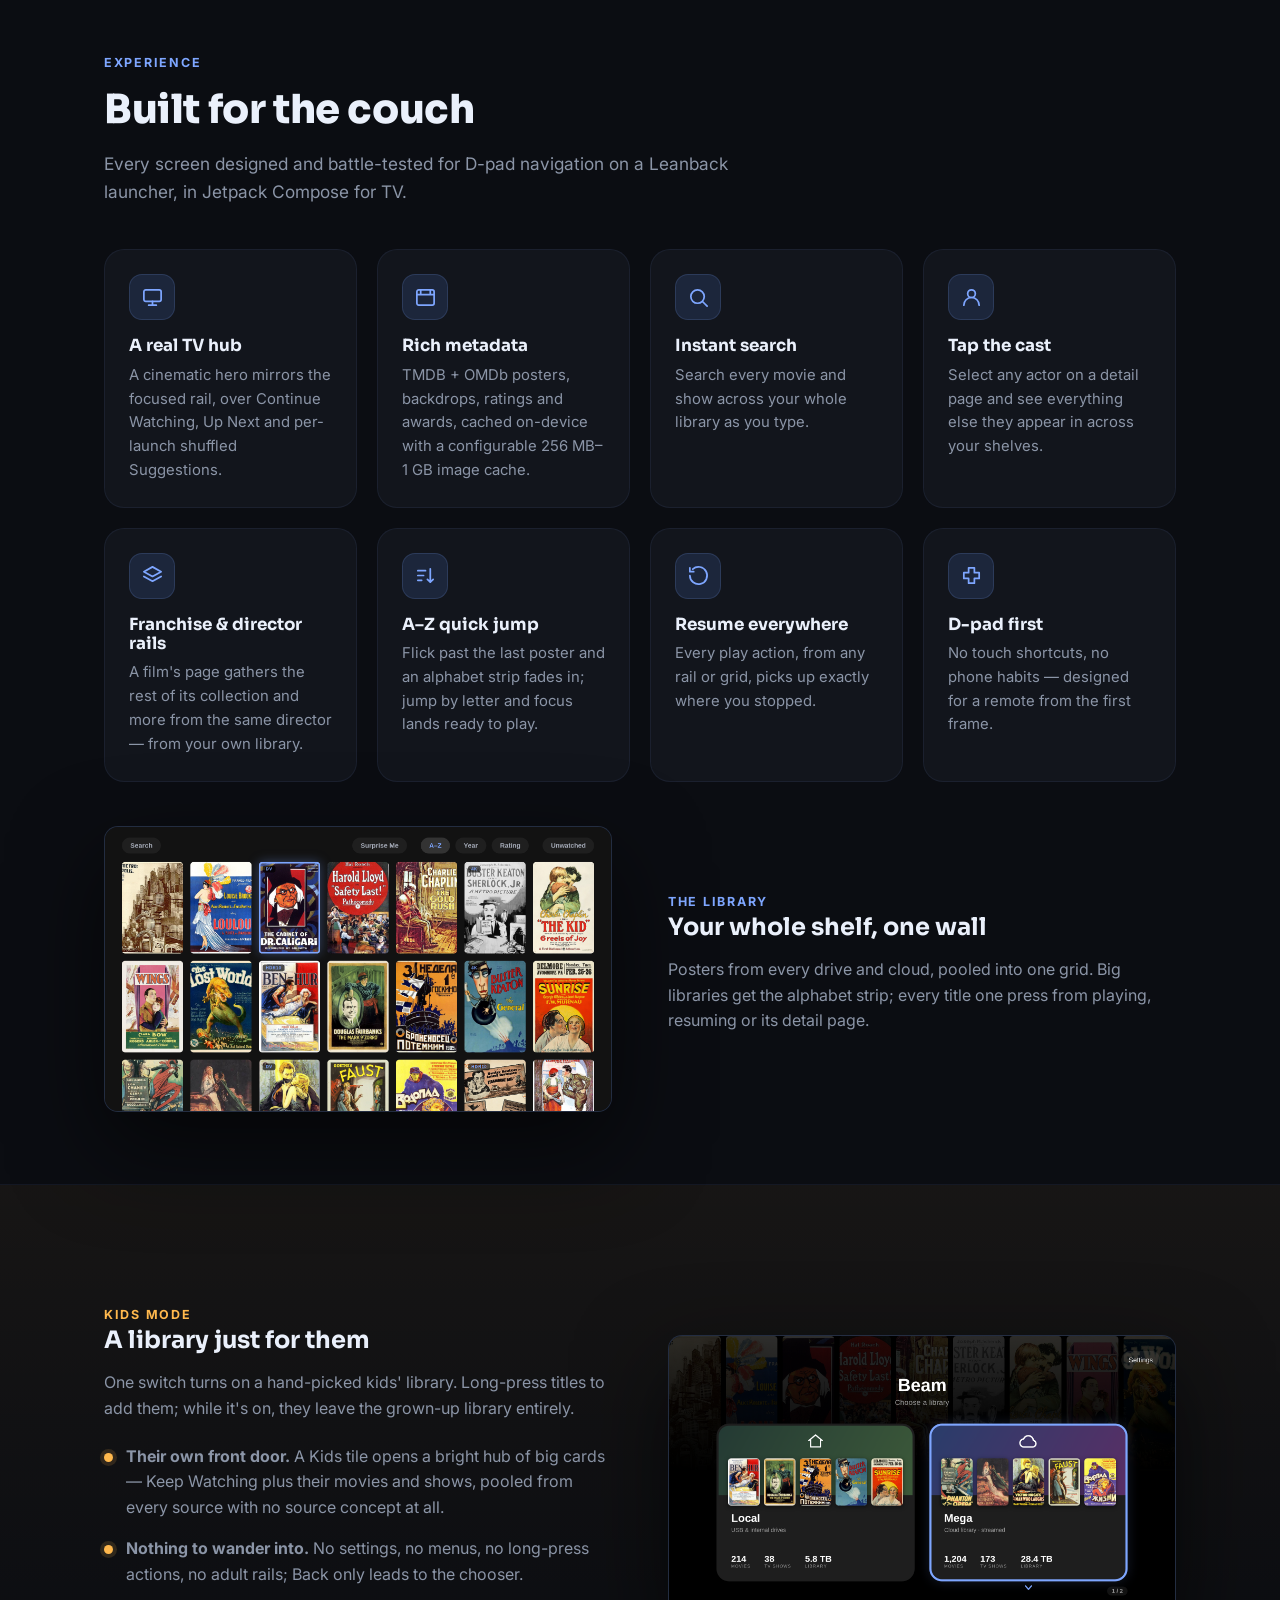
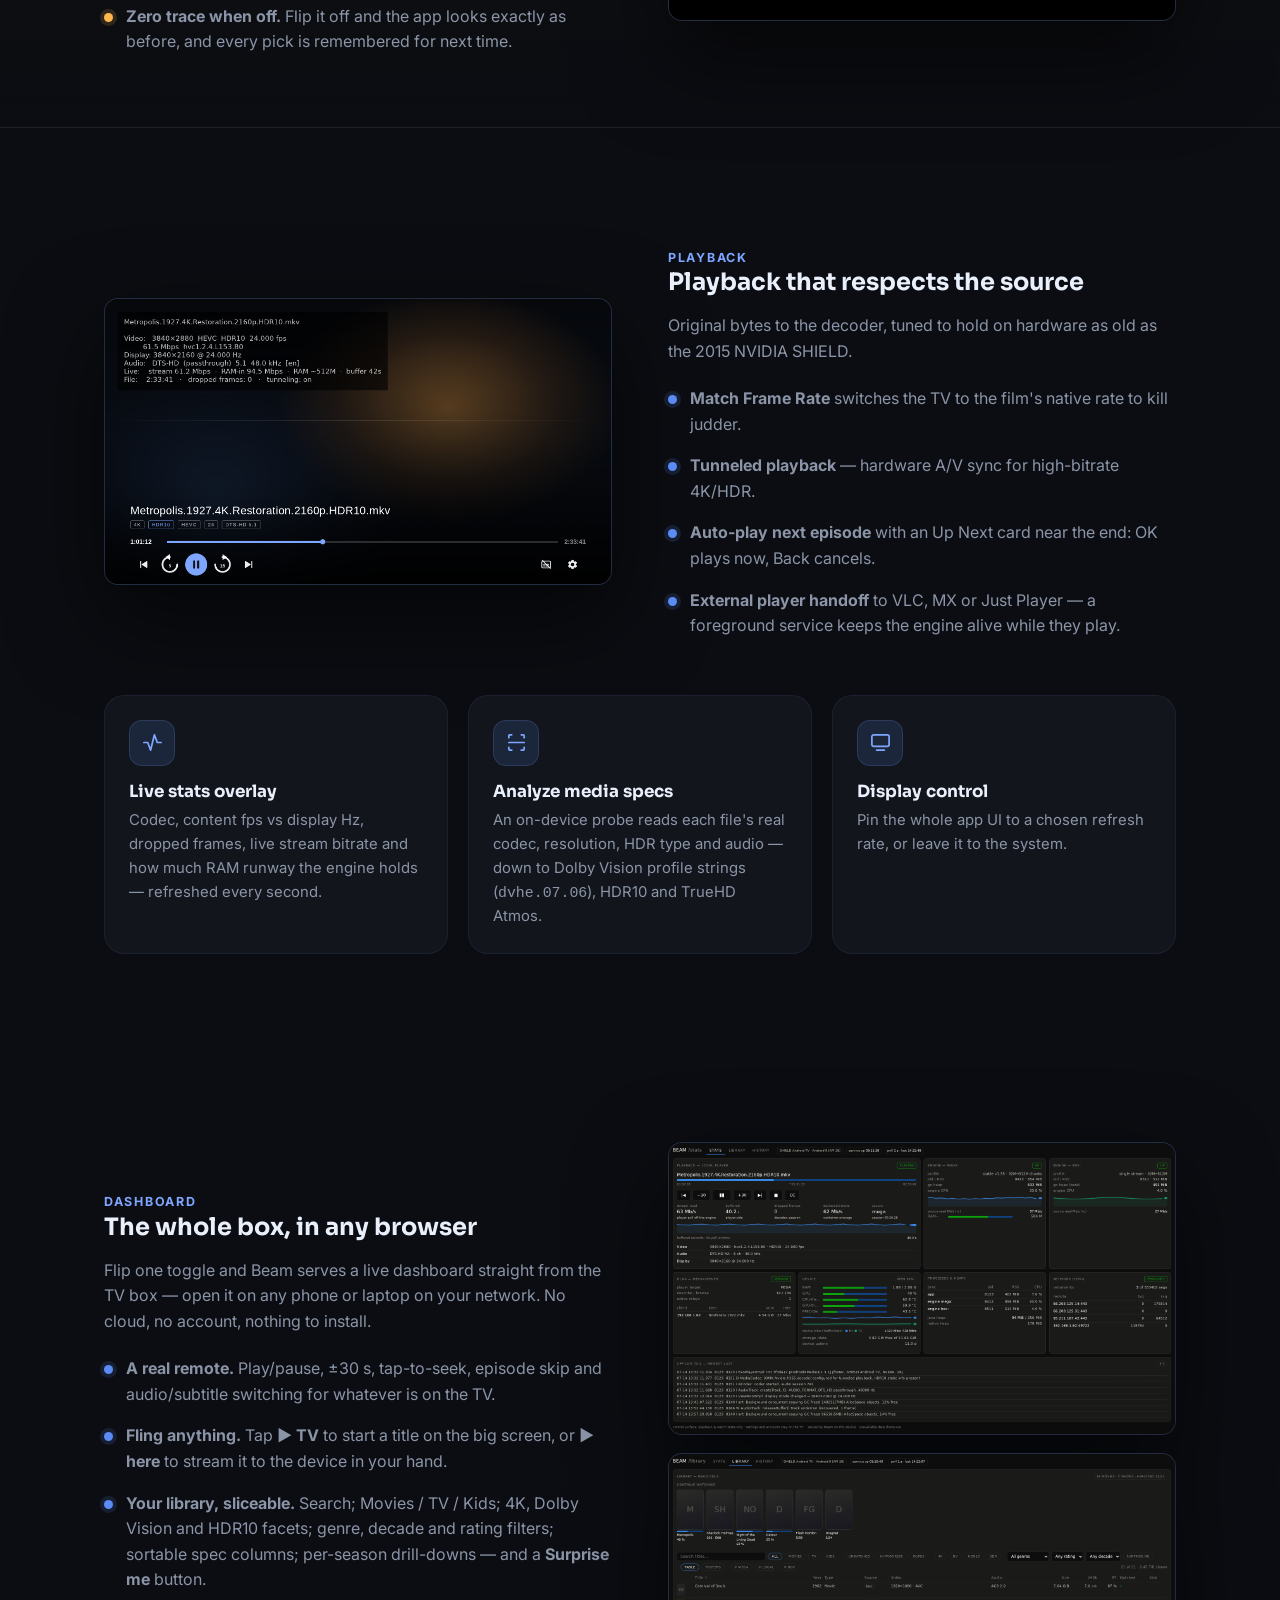
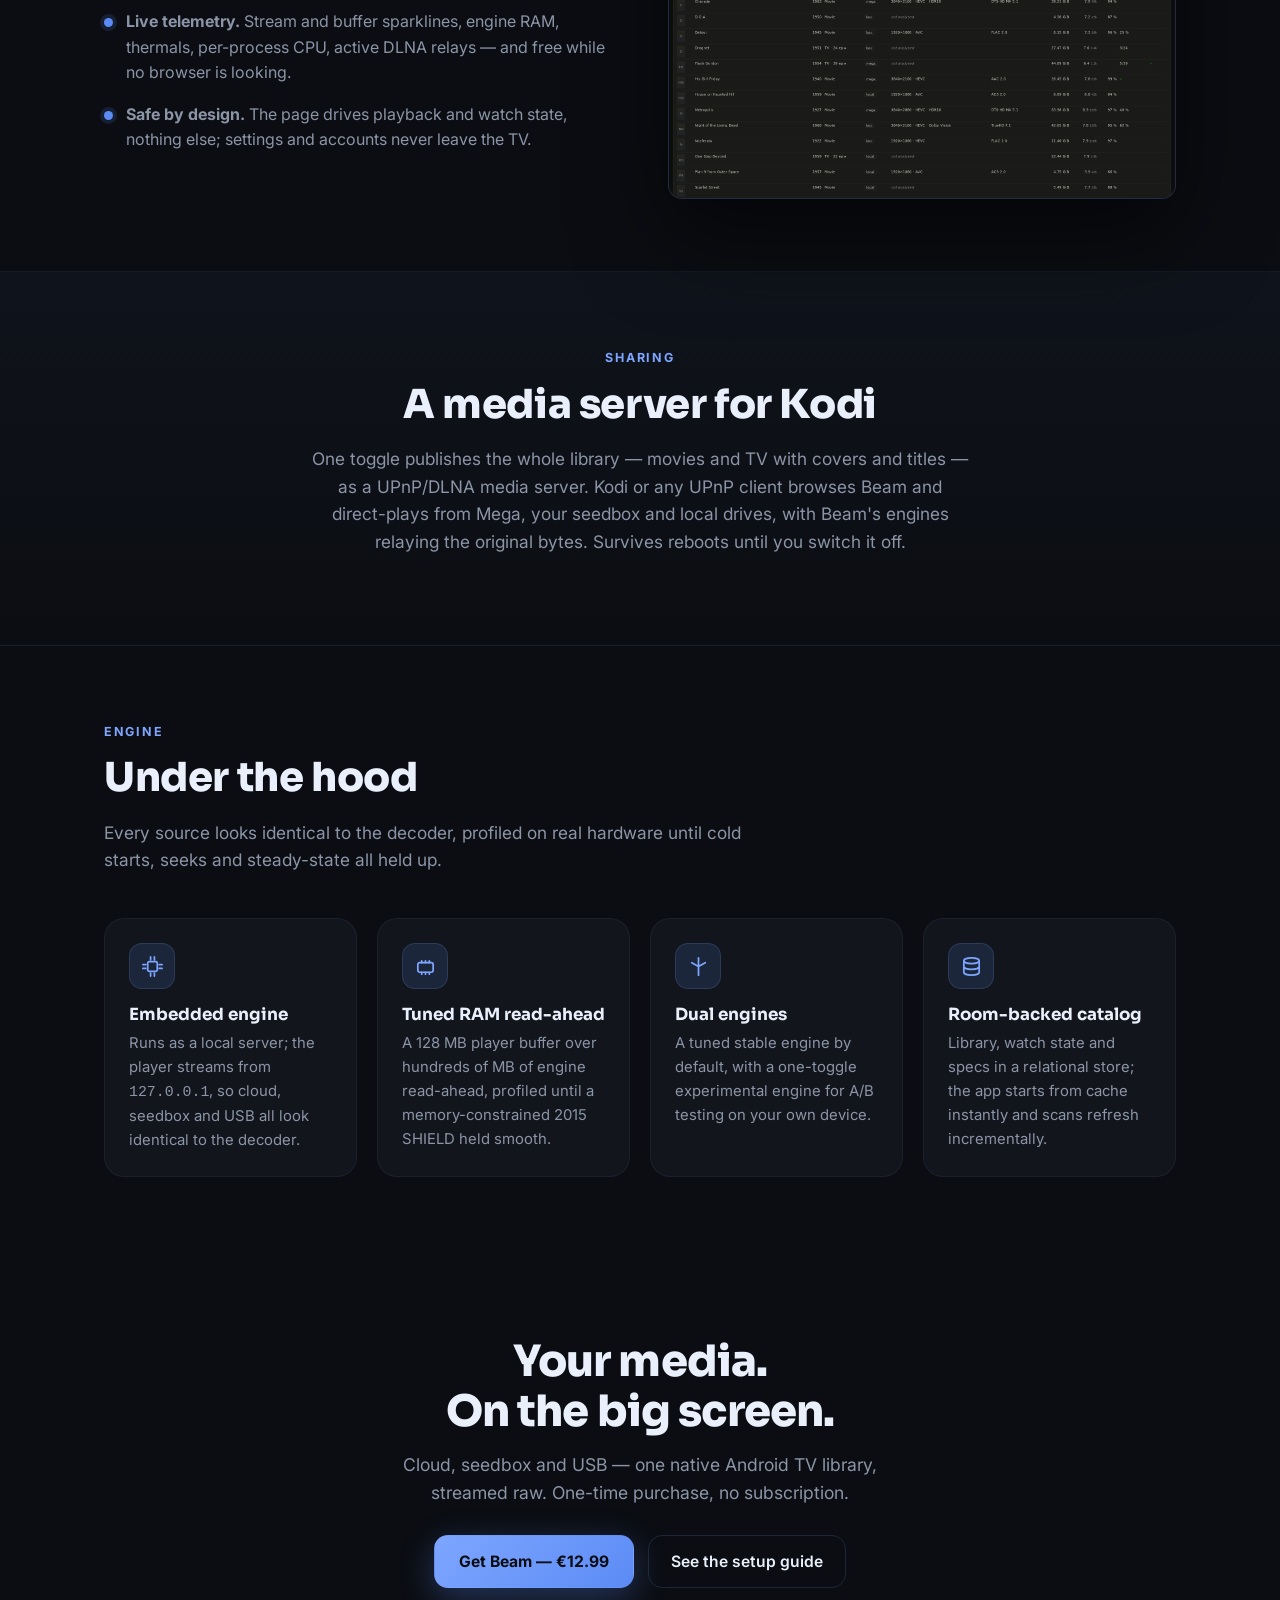
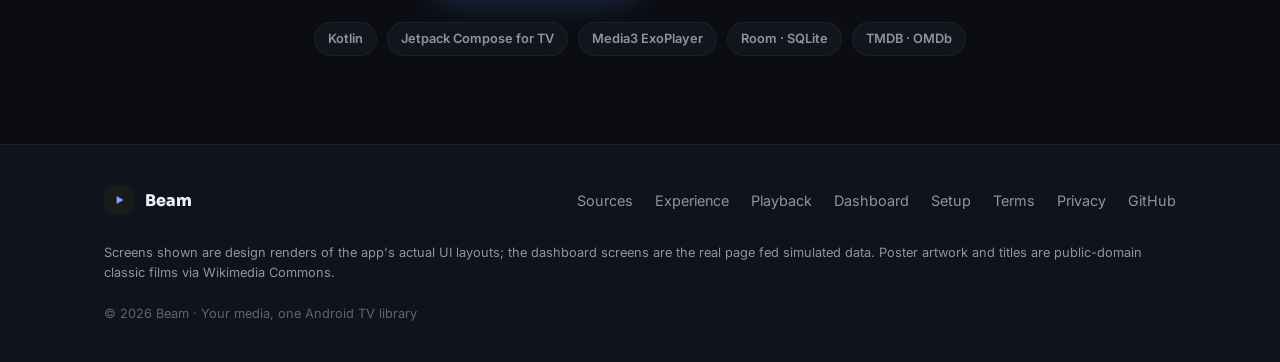
==== commit 396d04e1: "Add Glide to More apps bar (index + setup) Co-Authored-By: Claude Opus 4.8 <noreply@anthropic.com>" ====
--- a/docs/index.html
+++ b/docs/index.html
@@ -215,6 +215,7 @@
   <a href="https://jk-hosting.github.io/BoulderLog-App/">BoulderLog<svg viewBox="0 0 24 24" fill="none" stroke="currentColor" stroke-width="2.4" stroke-linecap="round" stroke-linejoin="round"><path d="M7 17 17 7M8 7h9v9"/></svg></a>
   <a href="https://jk-hosting.github.io/BoulderTrain-App/">BoulderTrain<svg viewBox="0 0 24 24" fill="none" stroke="currentColor" stroke-width="2.4" stroke-linecap="round" stroke-linejoin="round"><path d="M7 17 17 7M8 7h9v9"/></svg></a>
   <a href="https://jk-hosting.github.io/CoffeeAeye-App/">Coffee Aeye<svg viewBox="0 0 24 24" fill="none" stroke="currentColor" stroke-width="2.4" stroke-linecap="round" stroke-linejoin="round"><path d="M7 17 17 7M8 7h9v9"/></svg></a>
+  <a href="https://jk-hosting.github.io/Glide-App/">Glide<svg viewBox="0 0 24 24" fill="none" stroke="currentColor" stroke-width="2.4" stroke-linecap="round" stroke-linejoin="round"><path d="M7 17 17 7M8 7h9v9"/></svg></a>
 </div>
 
 <nav>
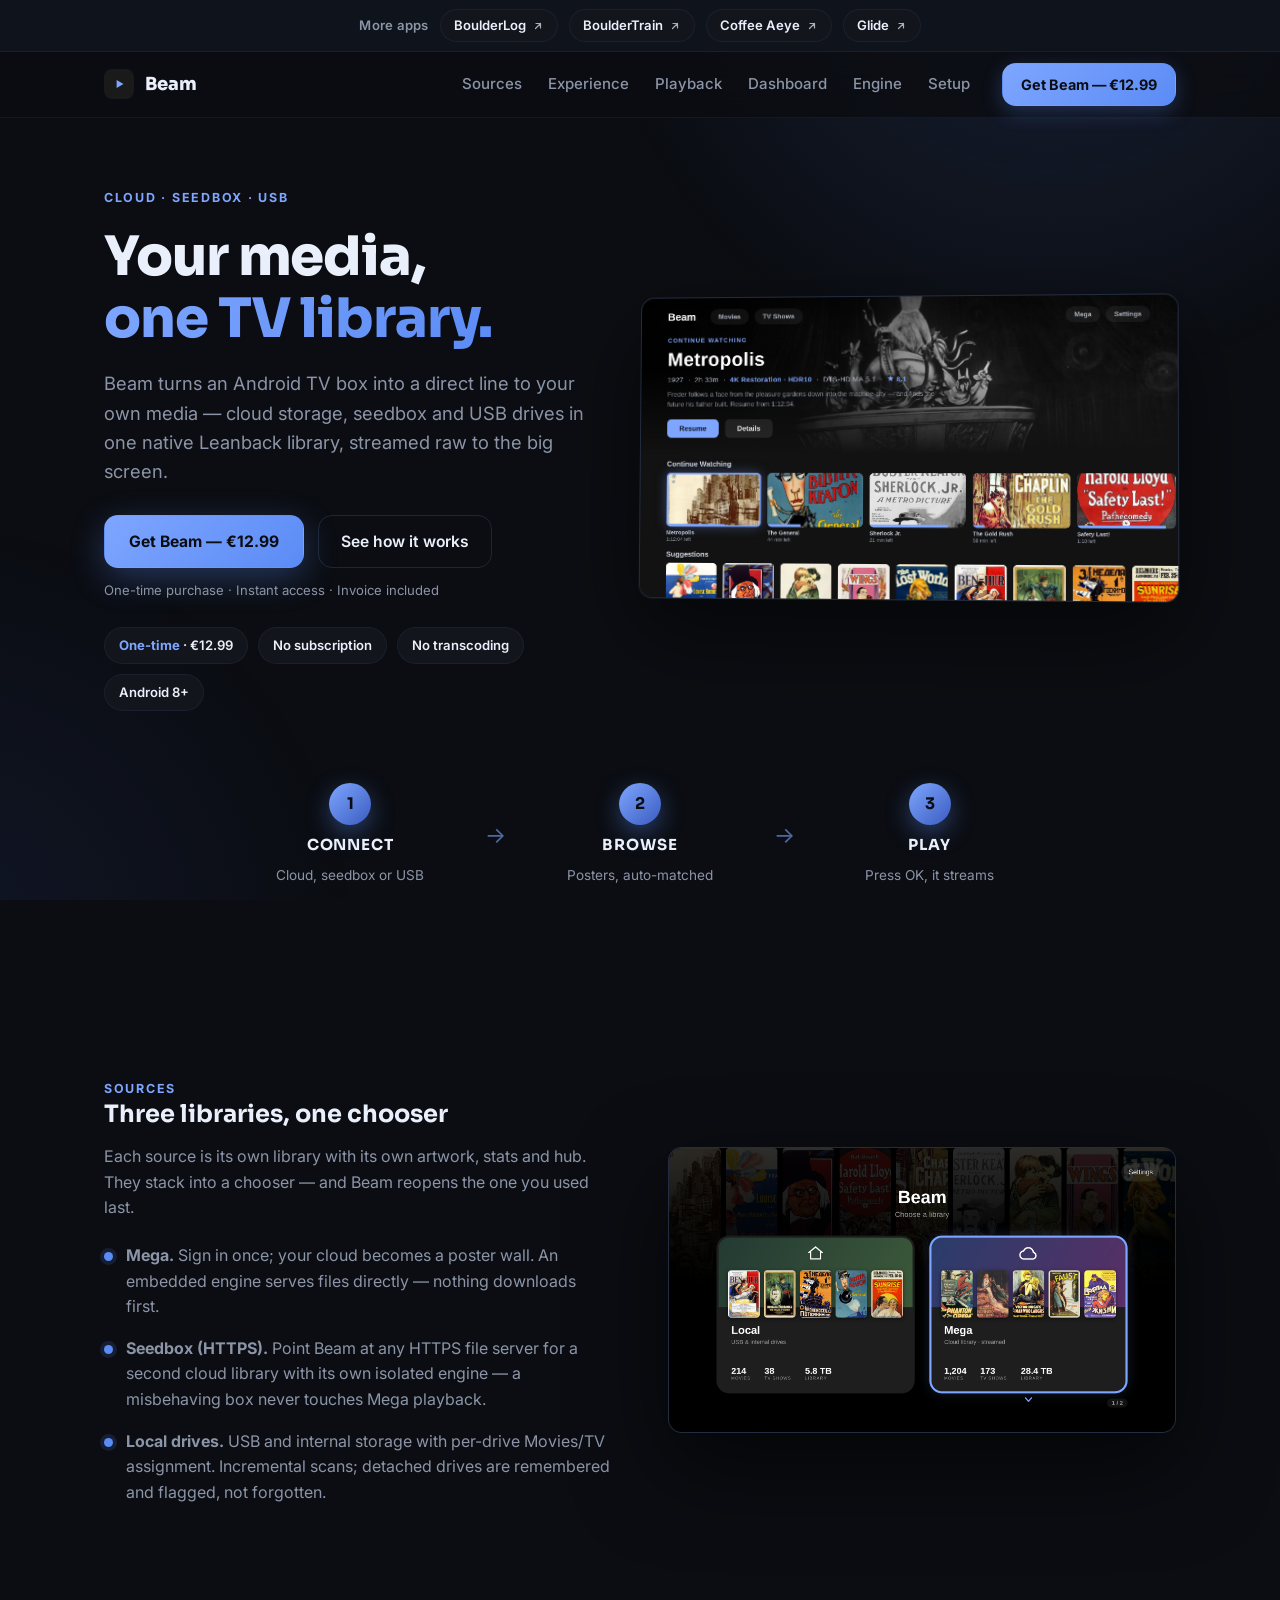
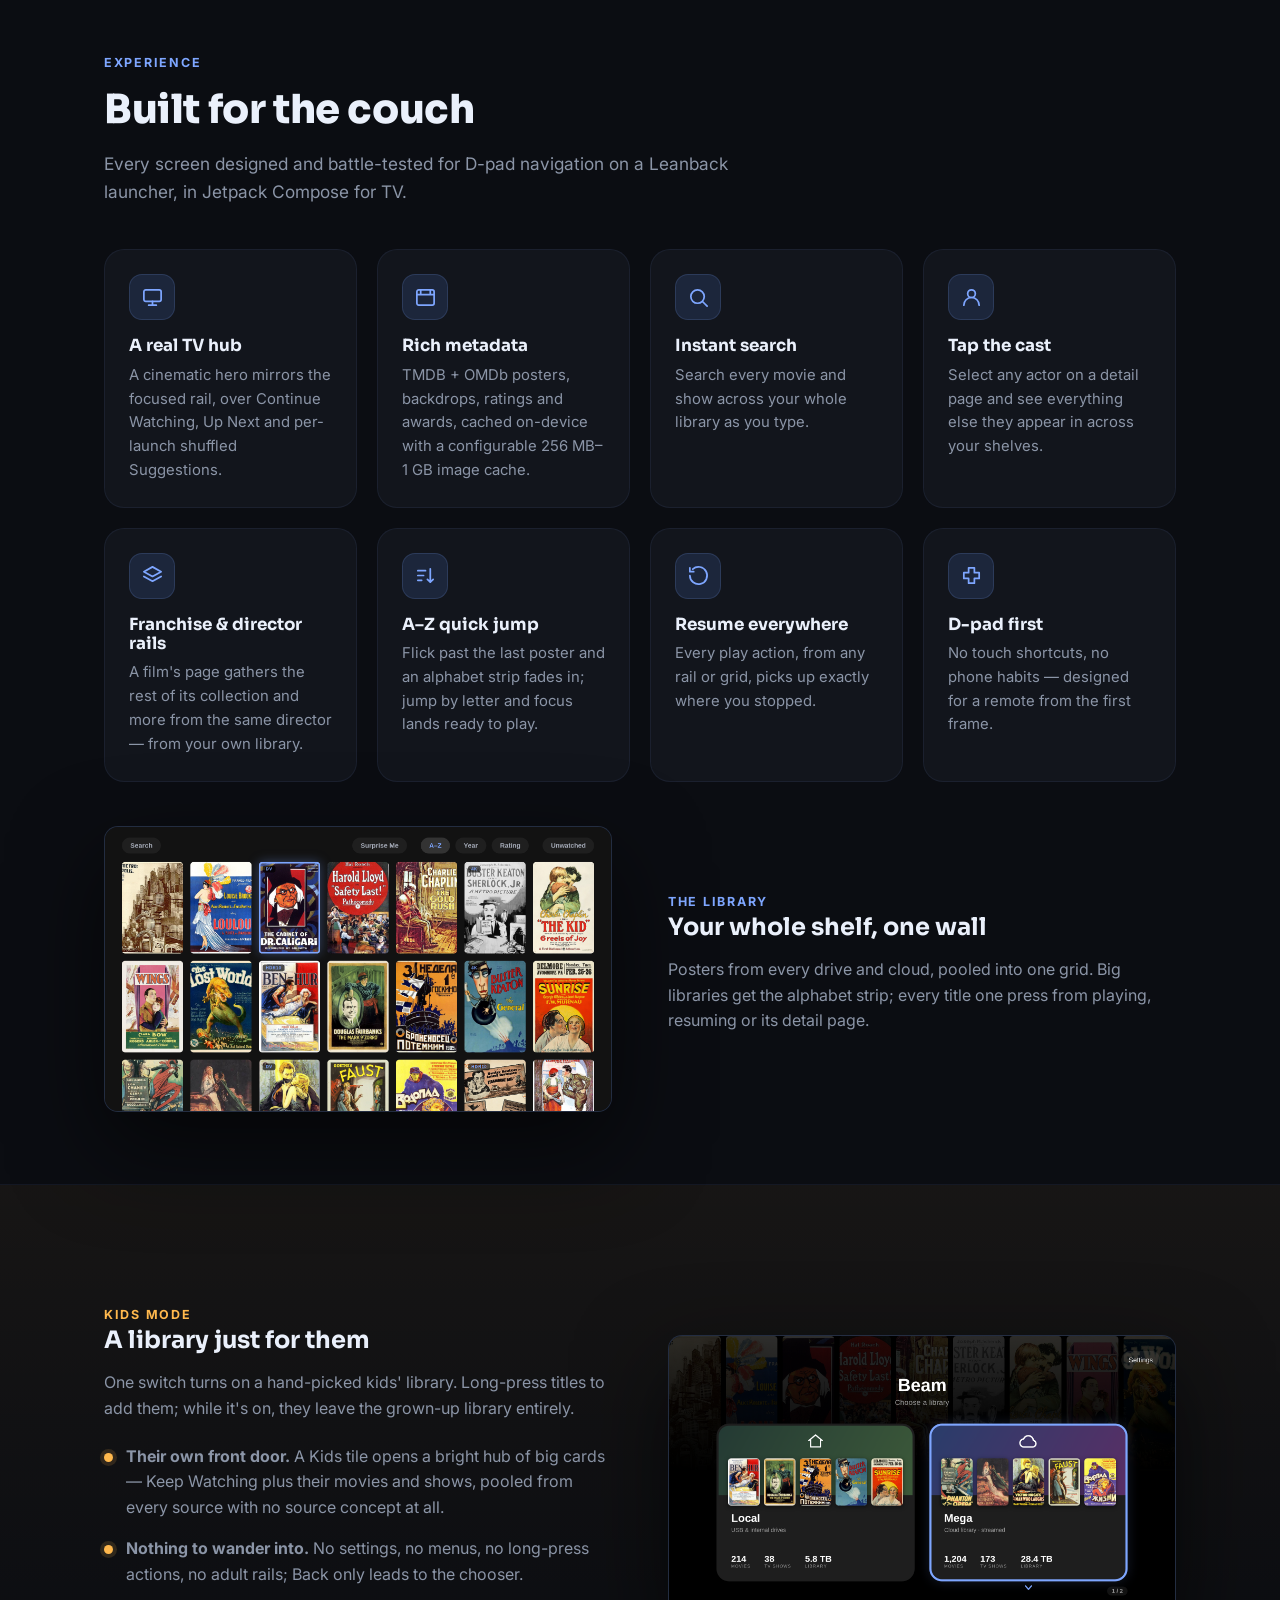
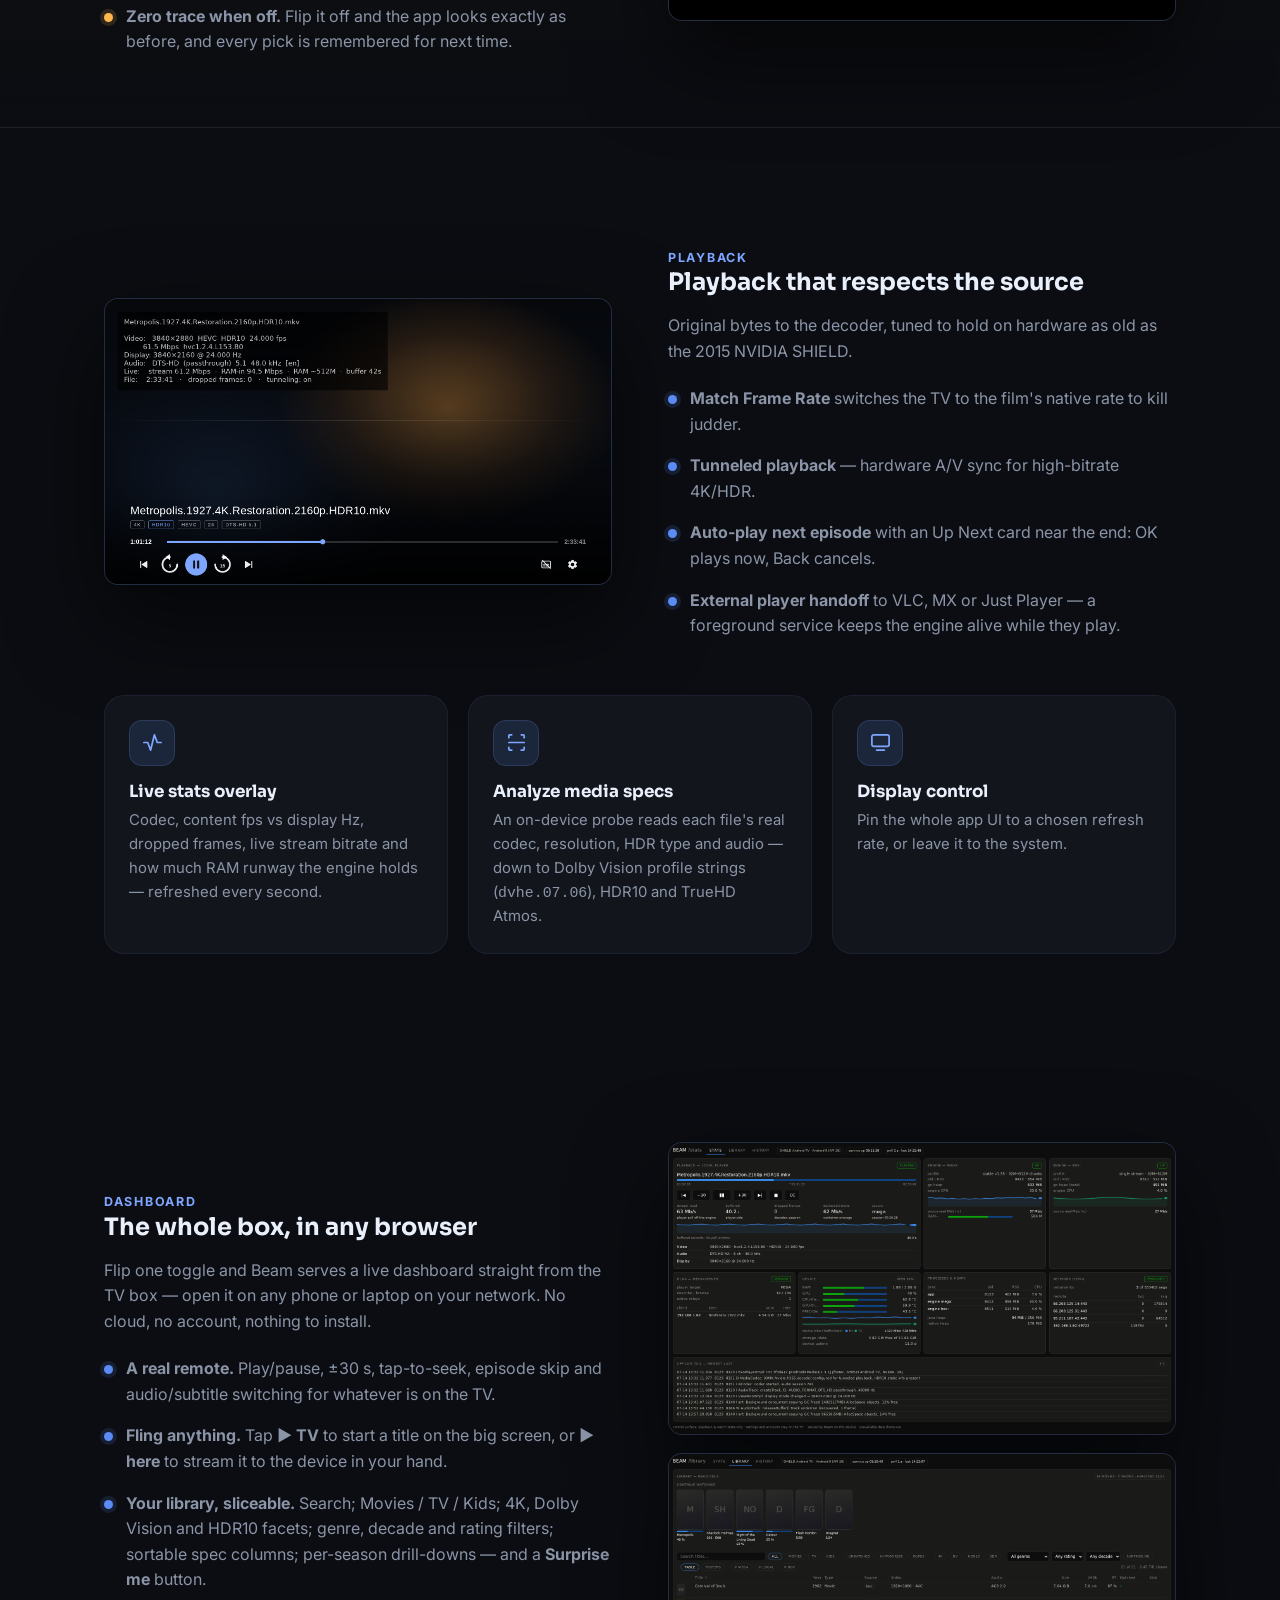
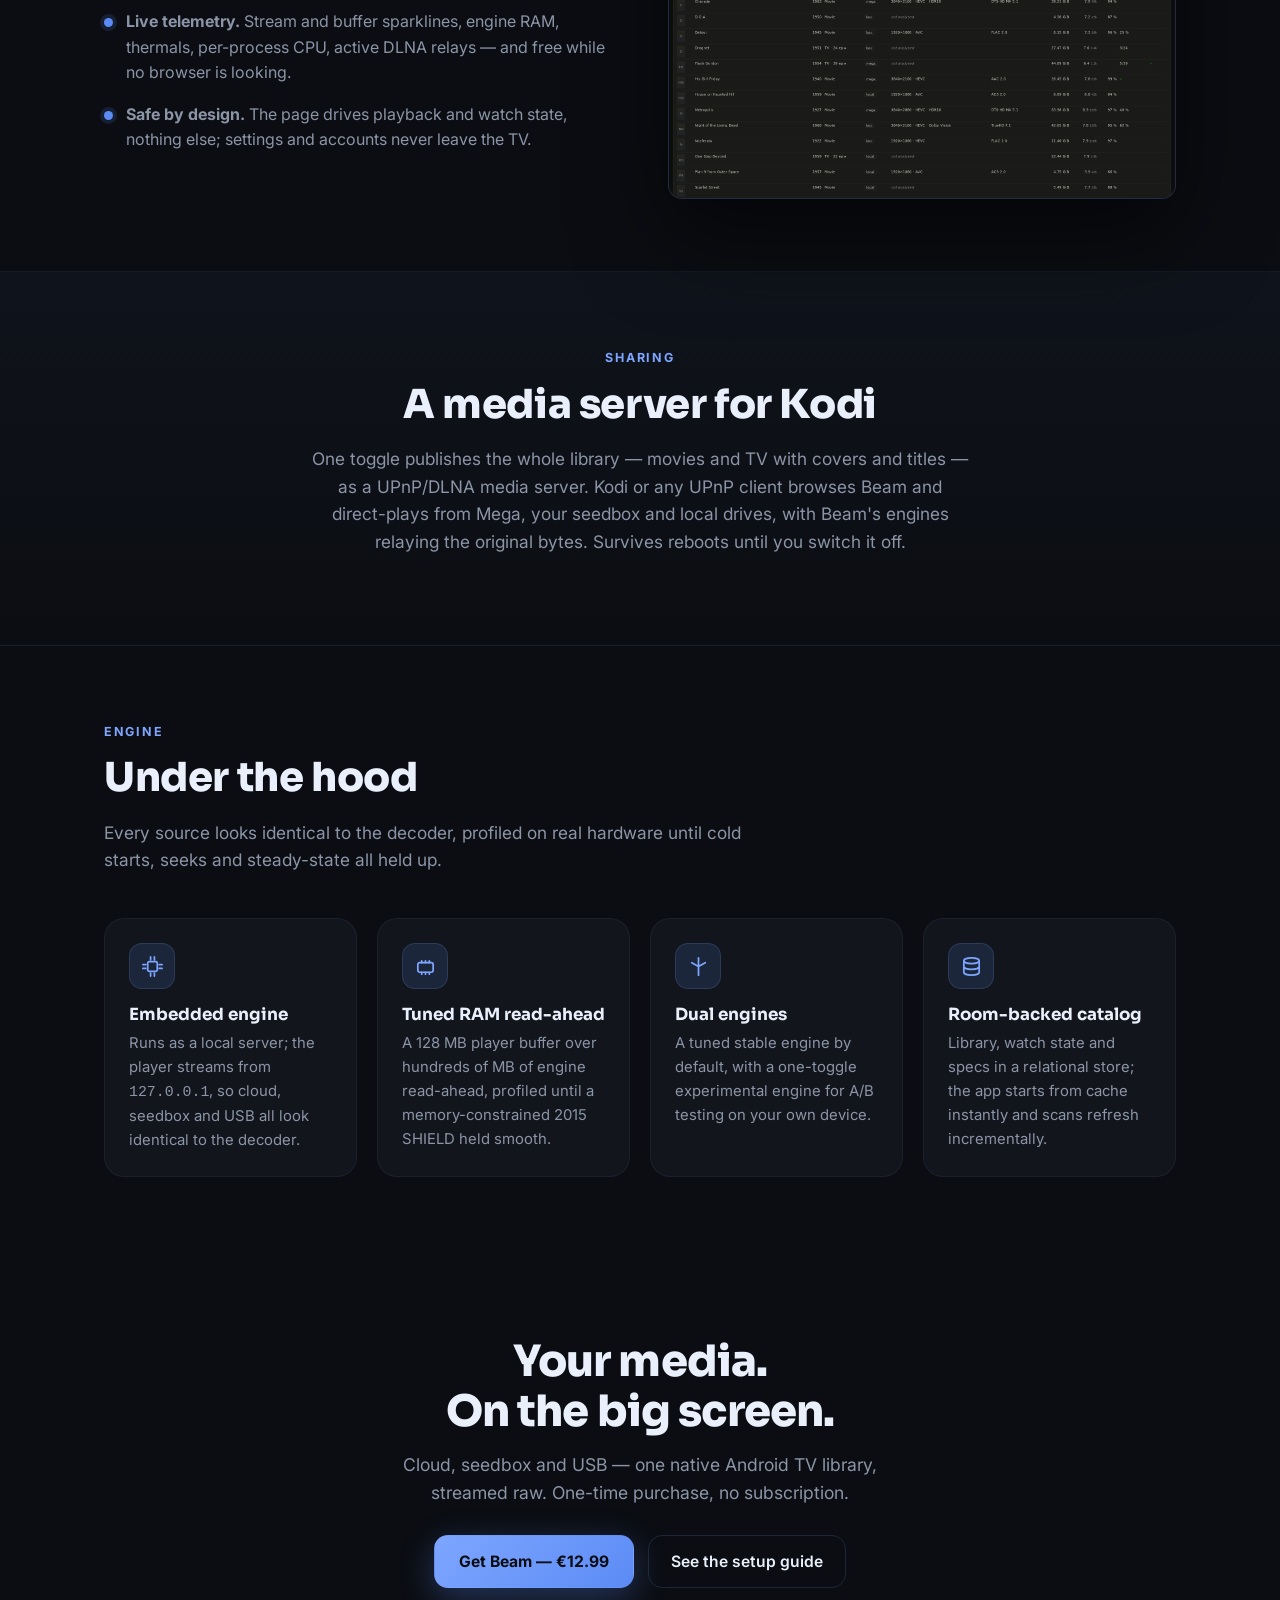
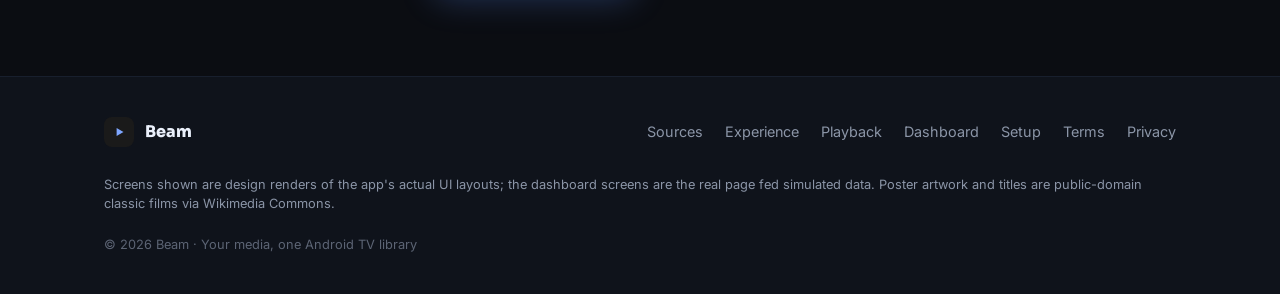
==== commit d6b91ee7: "Showcase: remove tech stack strip and footer GitHub link Co-Authored-By: Claude Opus 5 <noreply@anth" ====
--- a/docs/index.html
+++ b/docs/index.html
@@ -179,8 +179,6 @@
 .closer{text-align:center; padding:88px 0}
 .closer h2{font-size:clamp(1.9rem,4vw,2.7rem); font-weight:800; letter-spacing:-.02em}
 .closer p{color:var(--muted); font-size:1.1rem; margin:14px auto 28px; max-width:520px}
-.tech{display:flex; flex-wrap:wrap; justify-content:center; gap:10px; margin-top:34px}
-.tech .t{font-size:.8rem; font-weight:600; color:var(--muted); padding:6px 13px; border-radius:999px; border:1px solid var(--line2); background:var(--card)}
 
 /* FOOTER */
 footer{border-top:1px solid var(--line2); padding:40px 0; background:var(--bg2)}
@@ -416,13 +414,6 @@
       <a class="btn" href="https://buy.stripe.com/8x27sEbTx3Ks7jx2VD5wI00">Get Beam — €12.99</a>
       <a class="btn-ghost" href="setup.html">See the setup guide</a>
     </div>
-    <div class="tech">
-      <span class="t">Kotlin</span>
-      <span class="t">Jetpack Compose for TV</span>
-      <span class="t">Media3 ExoPlayer</span>
-      <span class="t">Room · SQLite</span>
-      <span class="t">TMDB · OMDb</span>
-    </div>
   </div>
 </section>
 
@@ -437,7 +428,6 @@
       <a href="setup.html">Setup</a>
       <a href="terms.html">Terms</a>
       <a href="privacy.html">Privacy</a>
-      <a href="https://github.com/jk-hosting/Beam-TV-App">GitHub</a>
     </div>
     <div class="disc">Screens shown are design renders of the app's actual UI layouts; the dashboard screens are the real page fed simulated data. Poster artwork and titles are public-domain classic films via Wikimedia Commons.</div>
     <div class="copy">© 2026 Beam · Your media, one Android TV library</div>
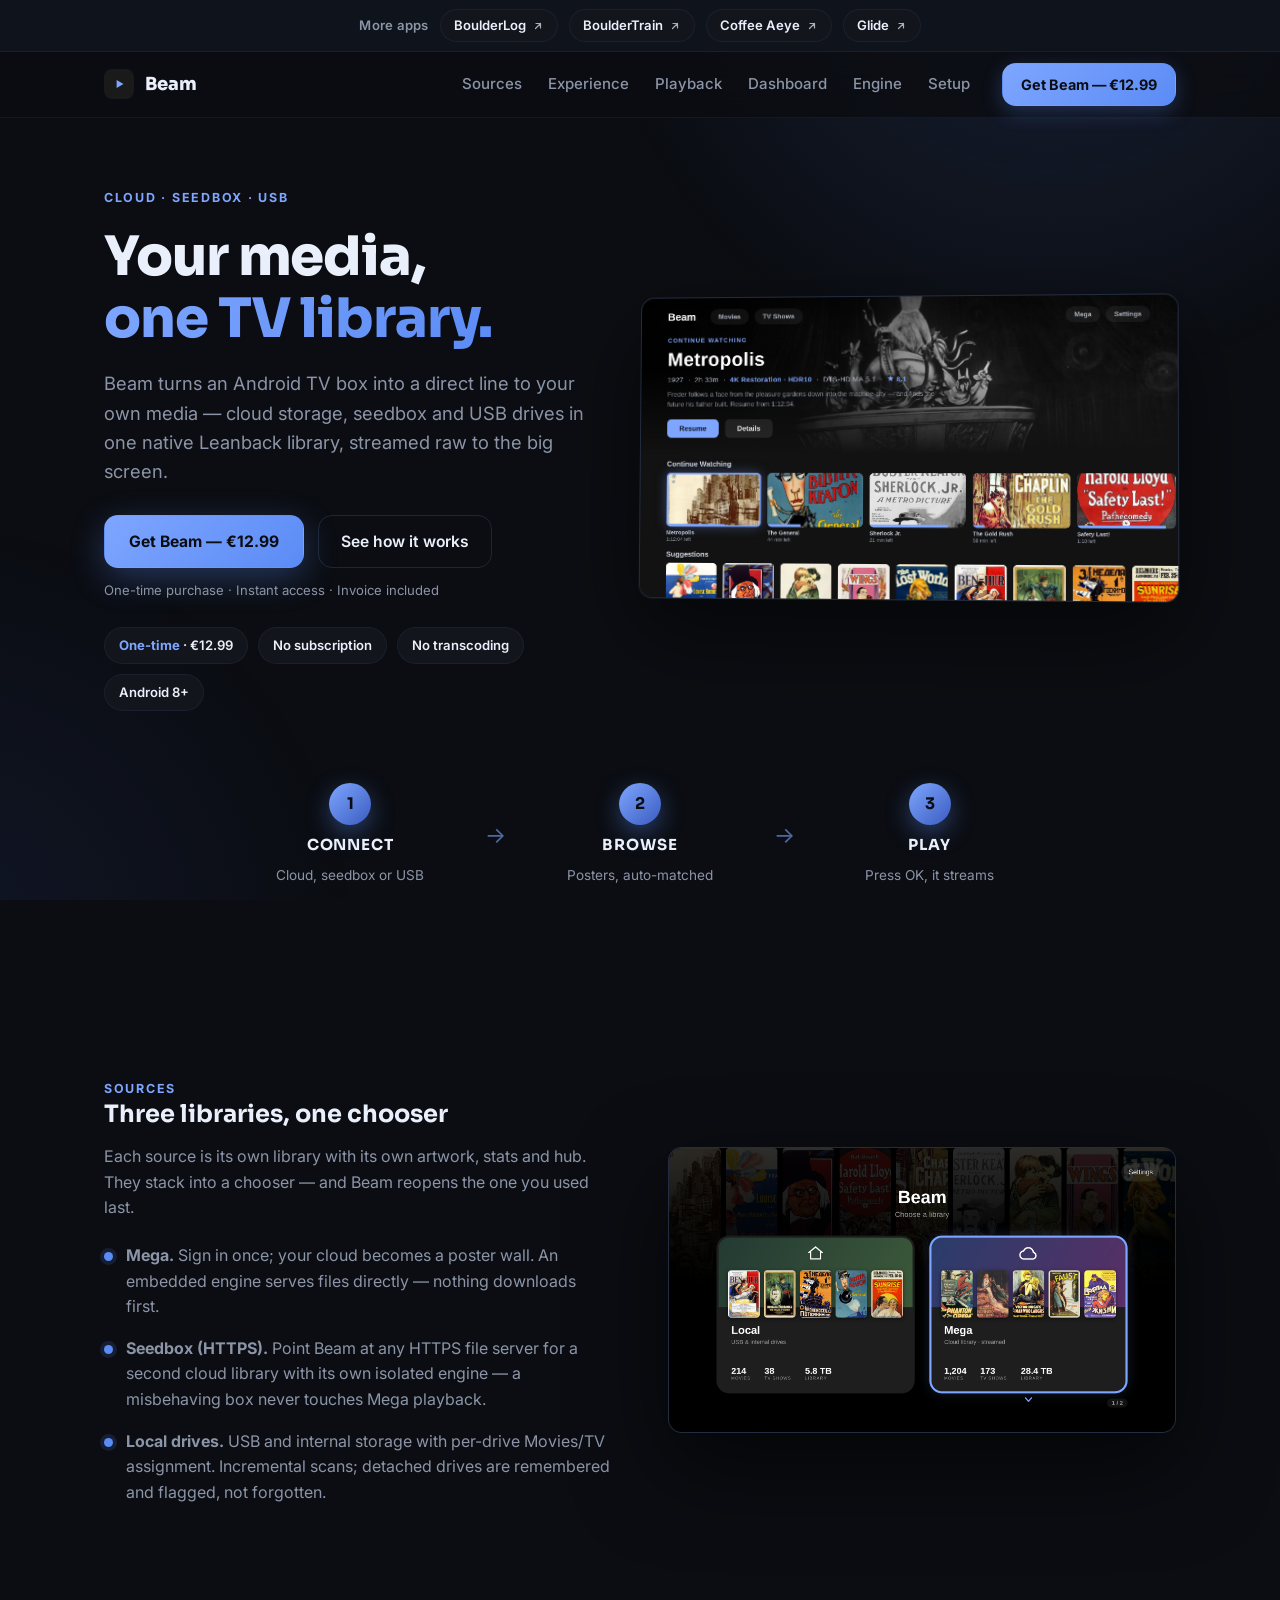
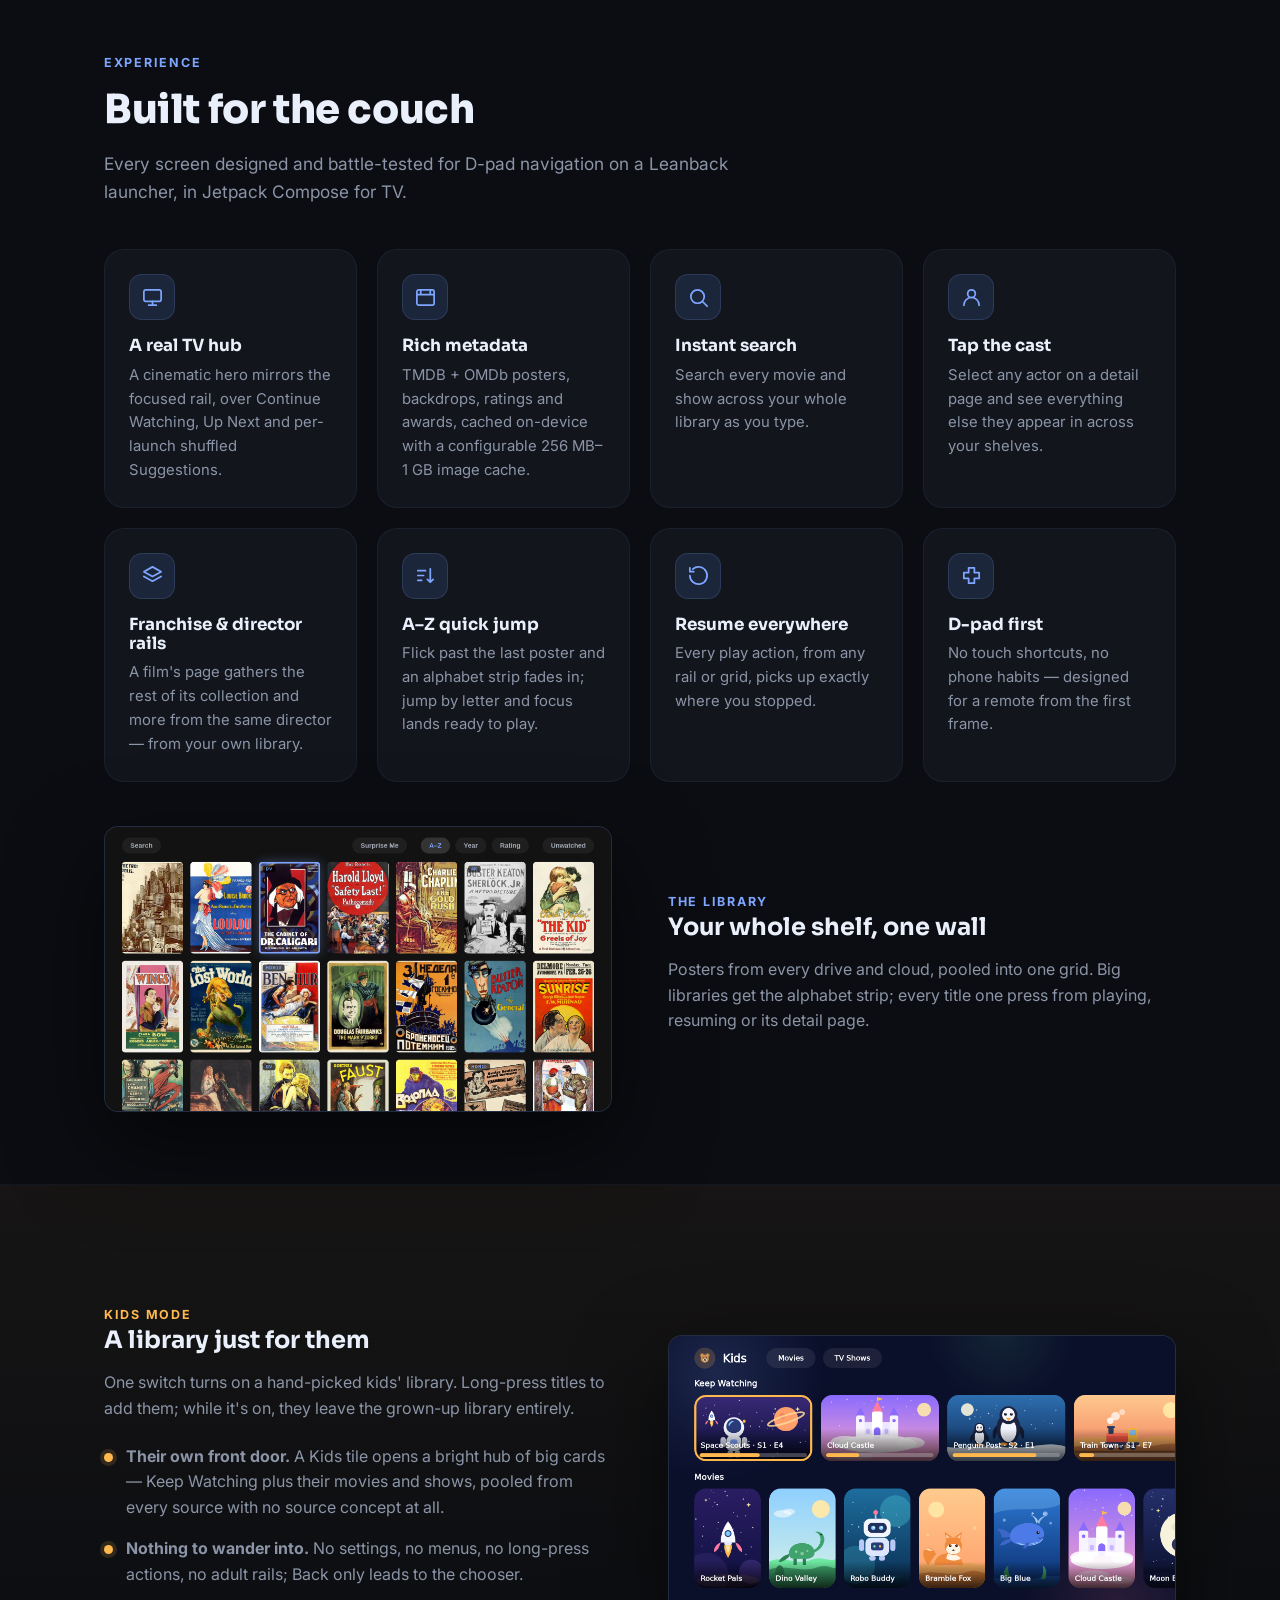
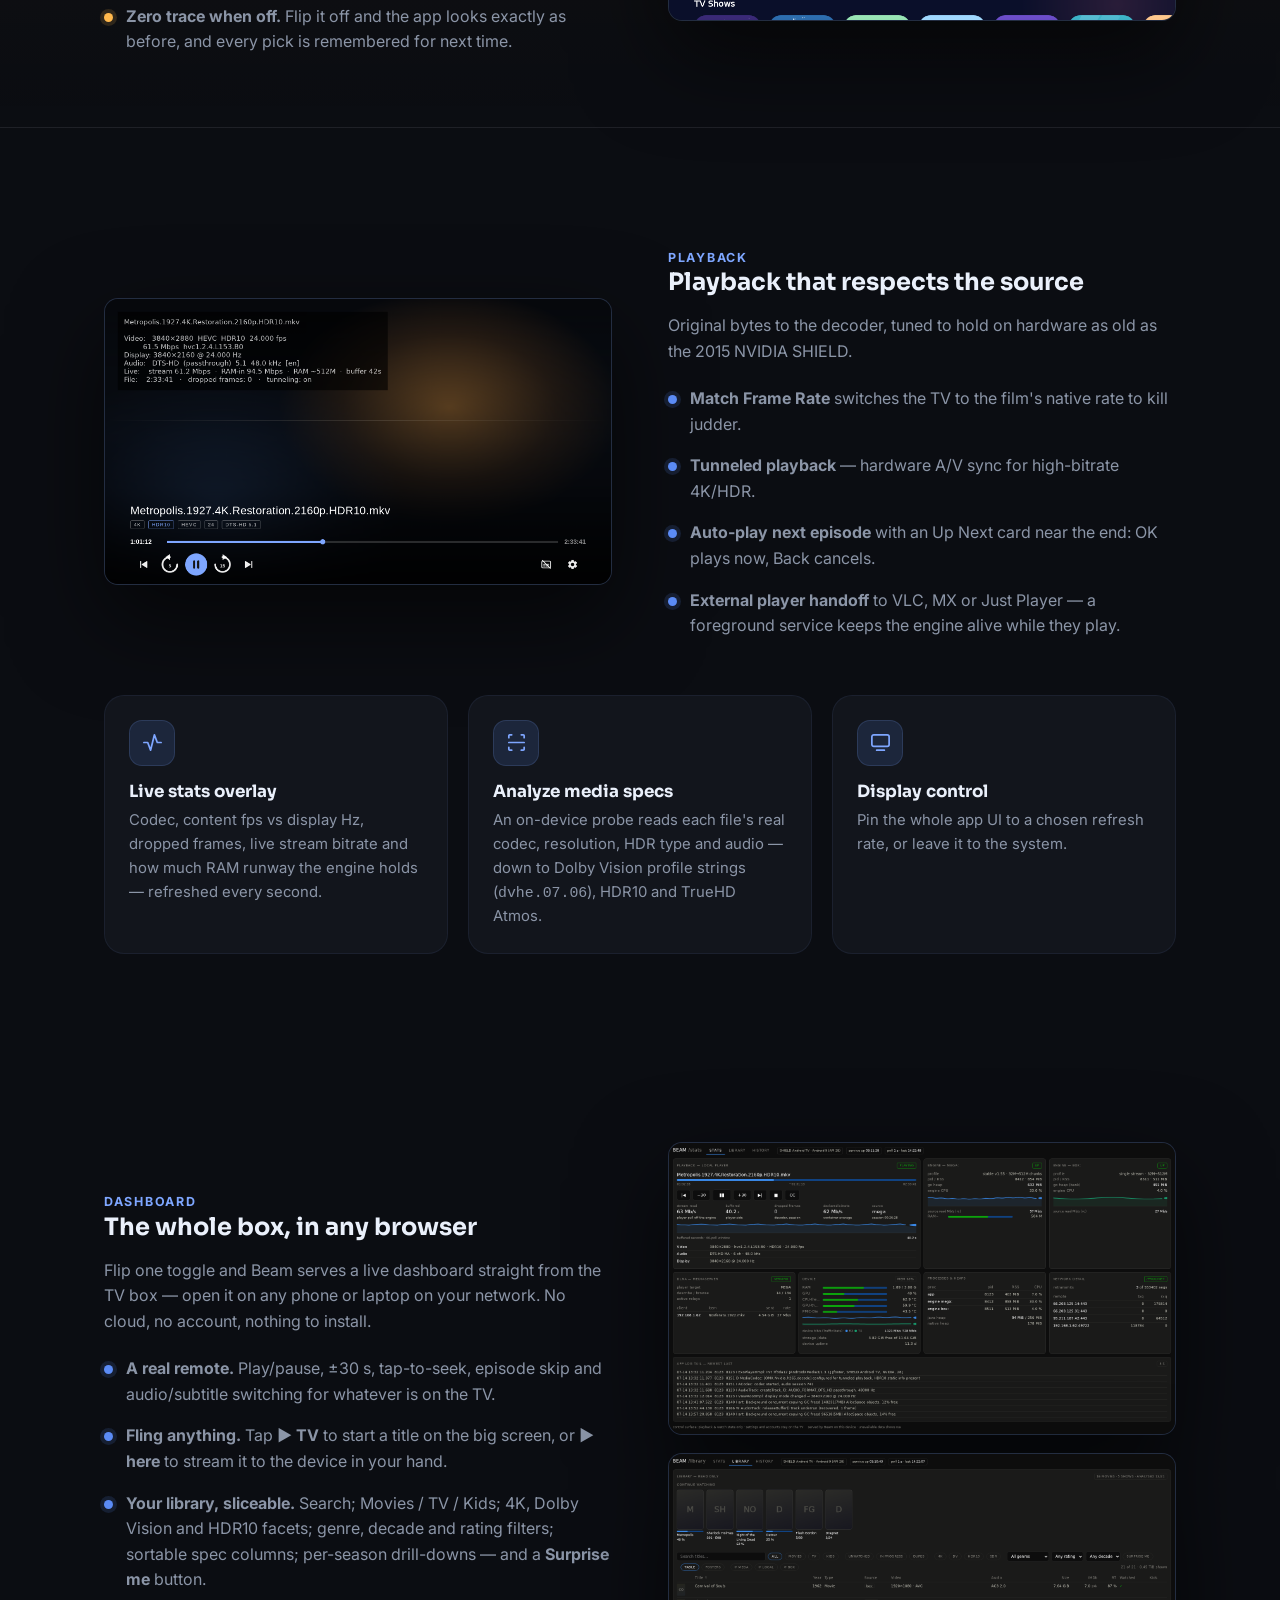
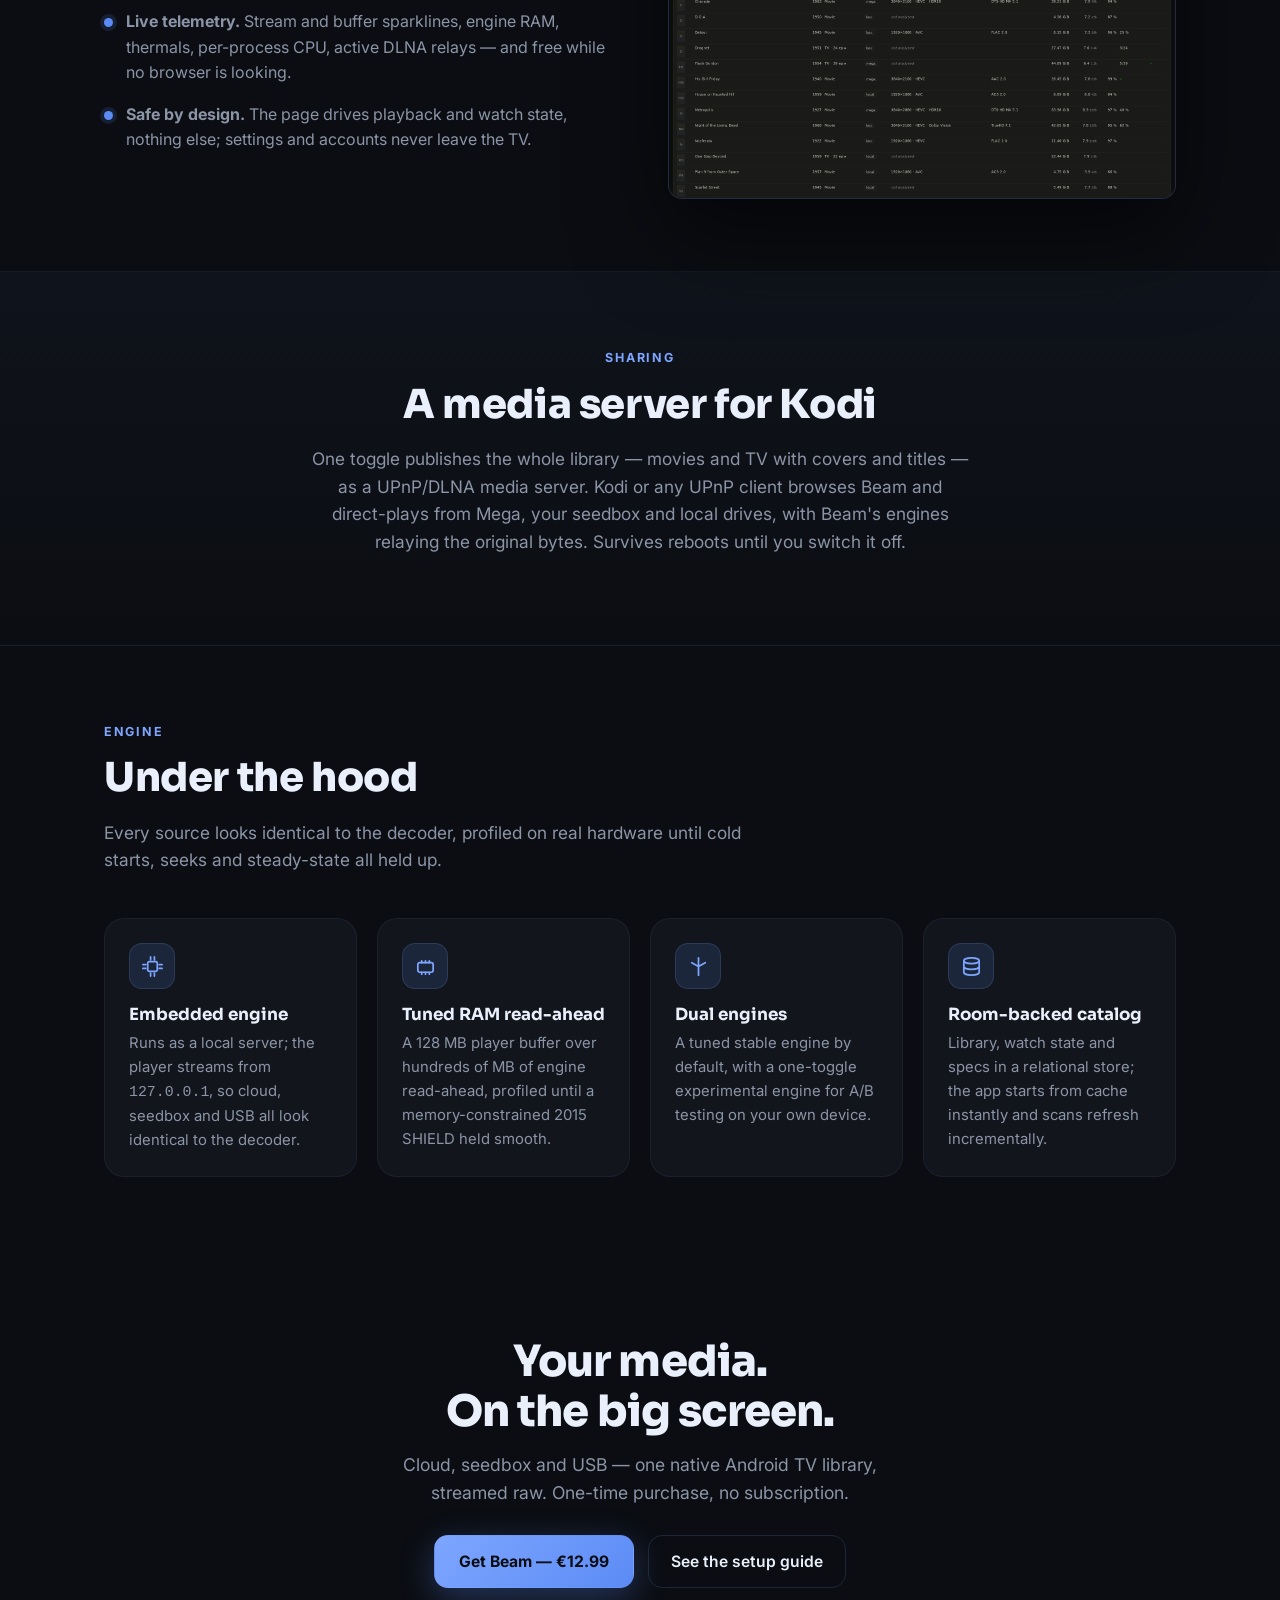
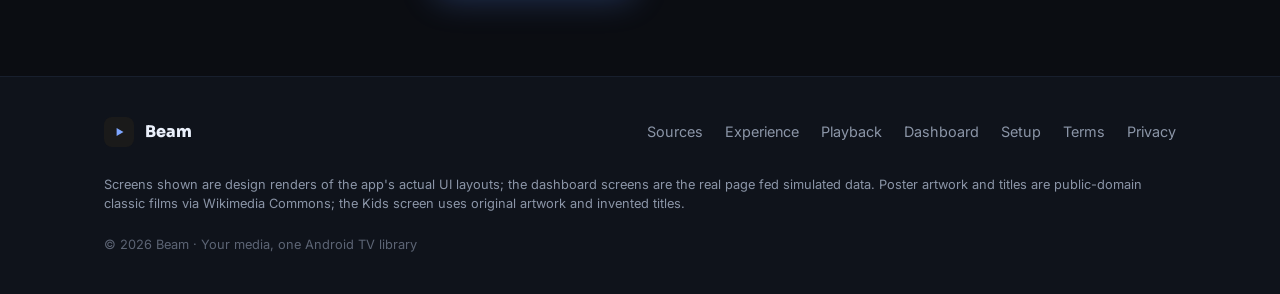
==== commit 02c0e6cc: "Showcase: real Kids hub render replaces the chooser shot kids-v1.png is a 1920x1080 render of KidsHu" ====
--- a/docs/index.html
+++ b/docs/index.html
@@ -328,7 +328,7 @@
           <div class="item"><span class="dot"></span><span><b>Zero trace when off.</b> Flip it off and the app looks exactly as before, and every pick is remembered for next time.</span></div>
         </div>
       </div>
-      <div class="screens"><div class="screen"><img src="screenshots/chooser-v2.png" alt="The Kids tile on the source chooser"></div></div>
+      <div class="screens"><div class="screen"><img src="screenshots/kids-v1.png" alt="The Kids hub — Keep Watching, Movies and TV Shows rails of big picture cards"></div></div>
     </div>
   </div>
 </section>
@@ -429,7 +429,7 @@
       <a href="terms.html">Terms</a>
       <a href="privacy.html">Privacy</a>
     </div>
-    <div class="disc">Screens shown are design renders of the app's actual UI layouts; the dashboard screens are the real page fed simulated data. Poster artwork and titles are public-domain classic films via Wikimedia Commons.</div>
+    <div class="disc">Screens shown are design renders of the app's actual UI layouts; the dashboard screens are the real page fed simulated data. Poster artwork and titles are public-domain classic films via Wikimedia Commons; the Kids screen uses original artwork and invented titles.</div>
     <div class="copy">© 2026 Beam · Your media, one Android TV library</div>
   </div>
 </footer>
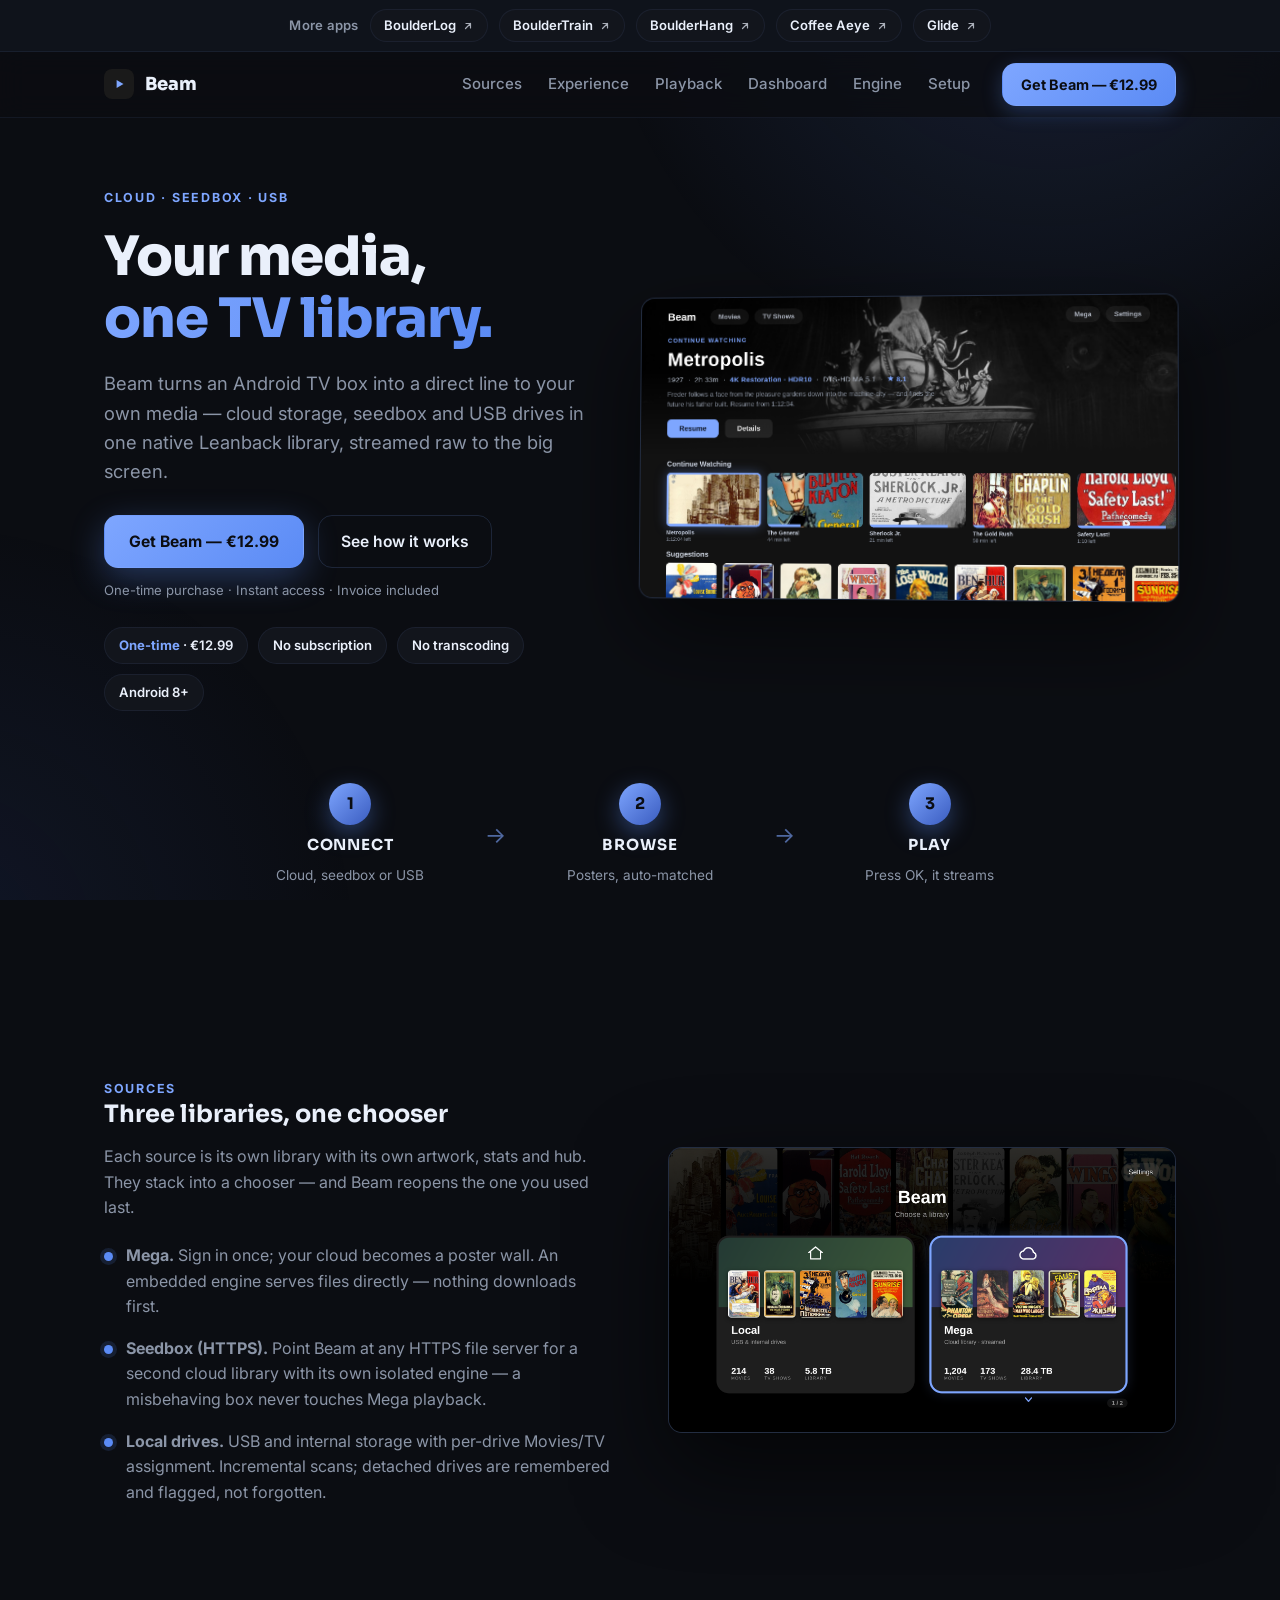
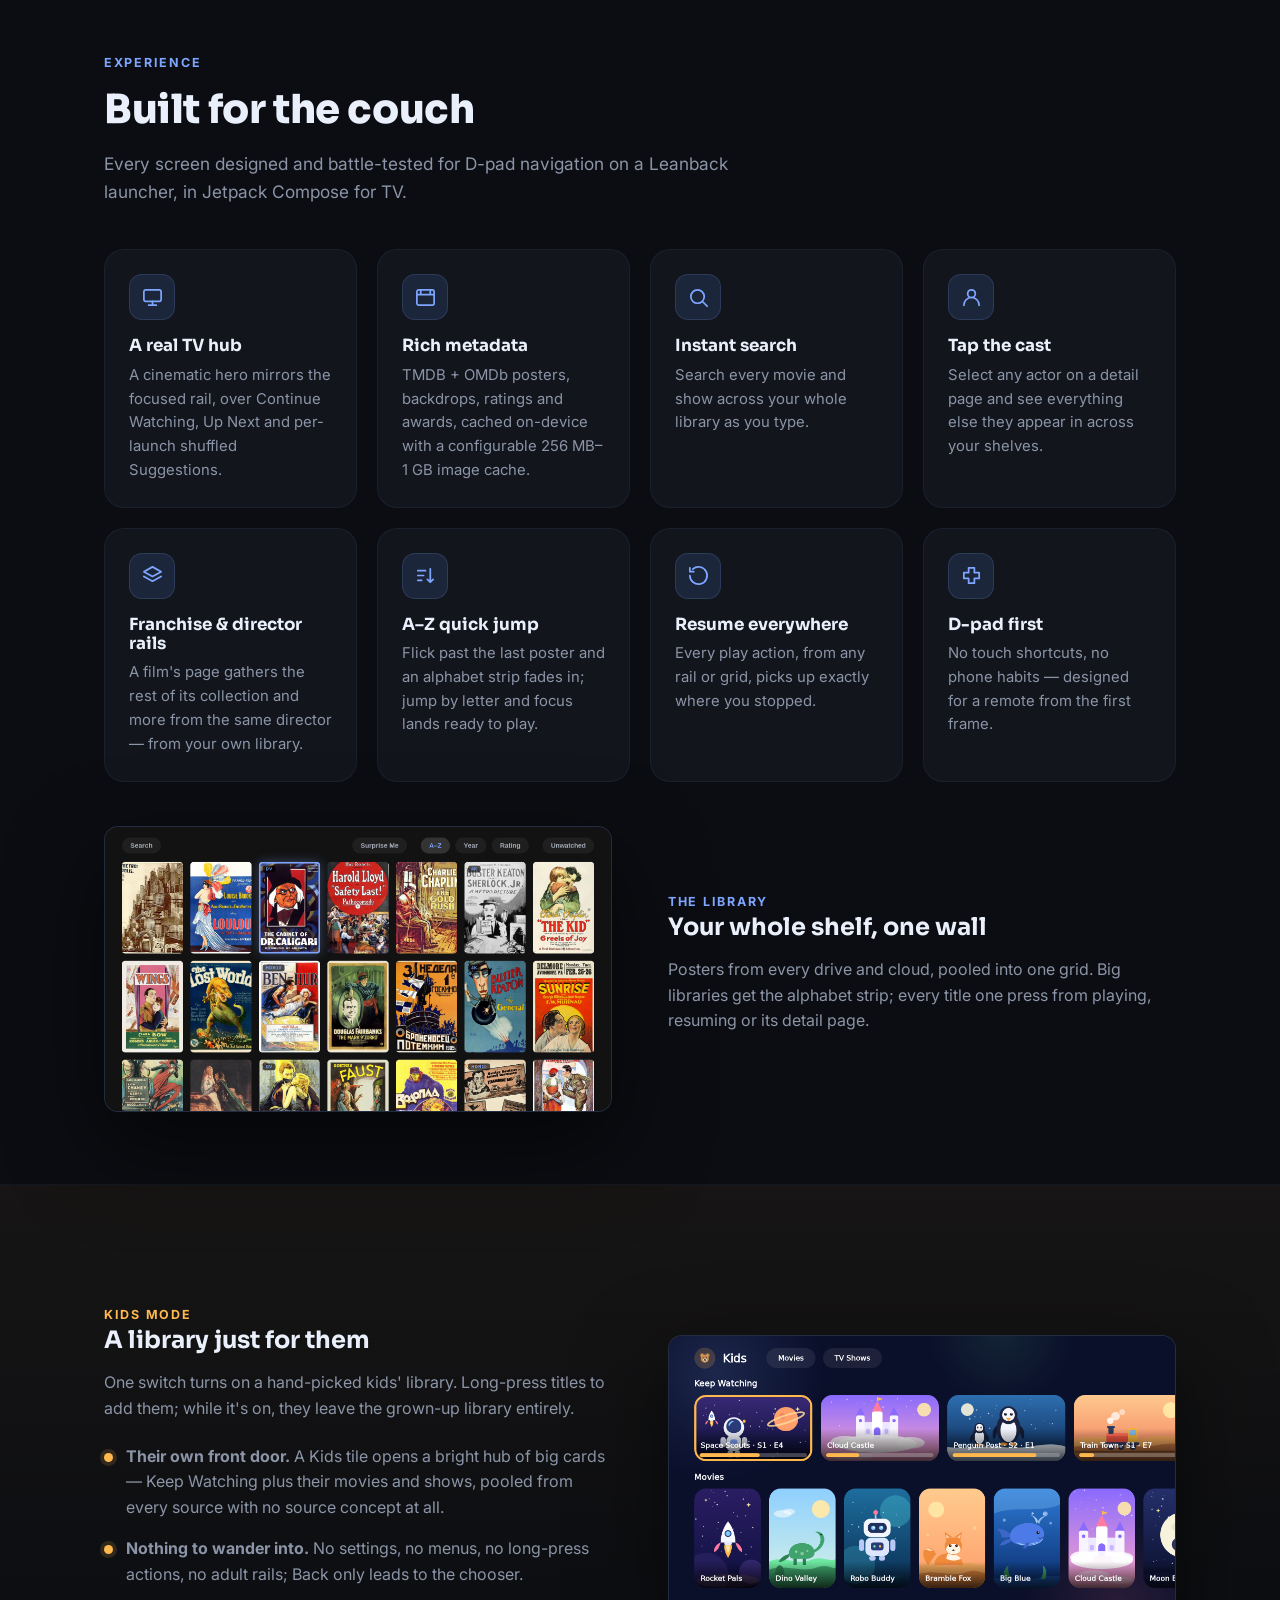
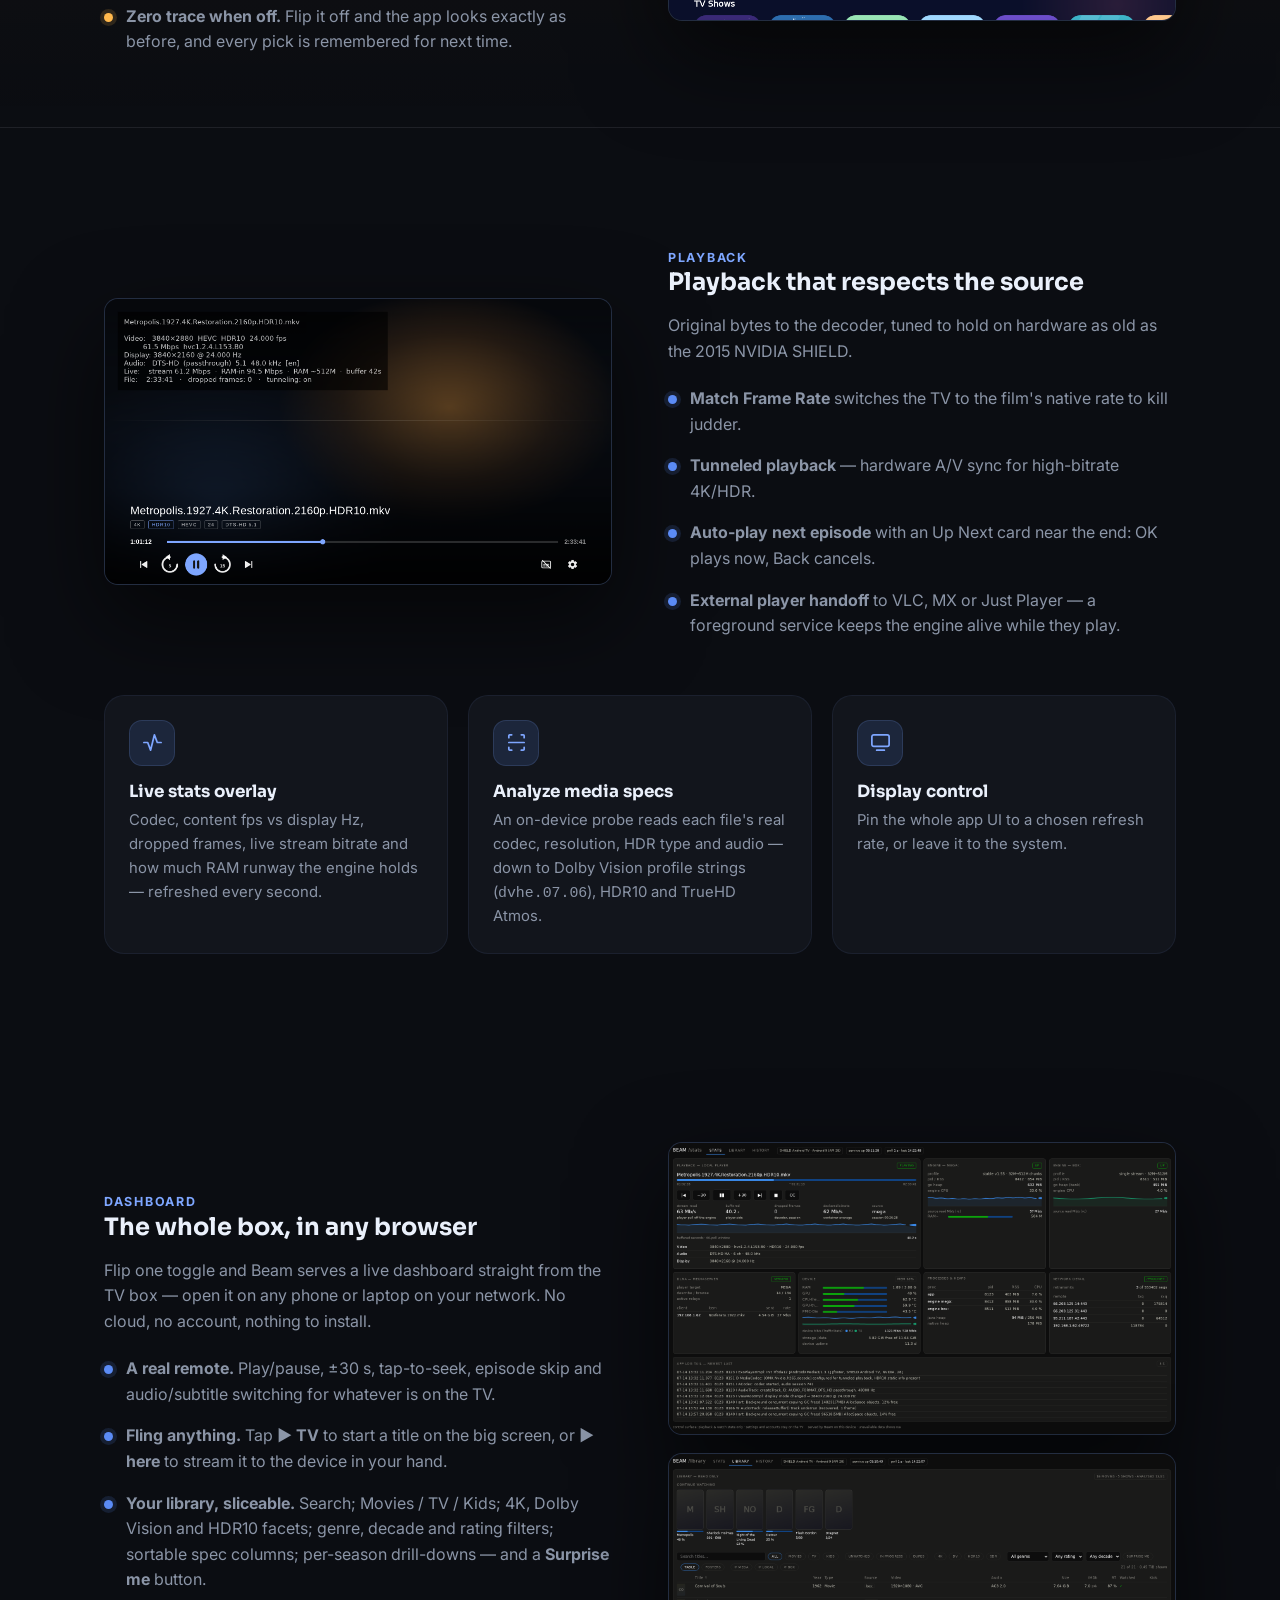
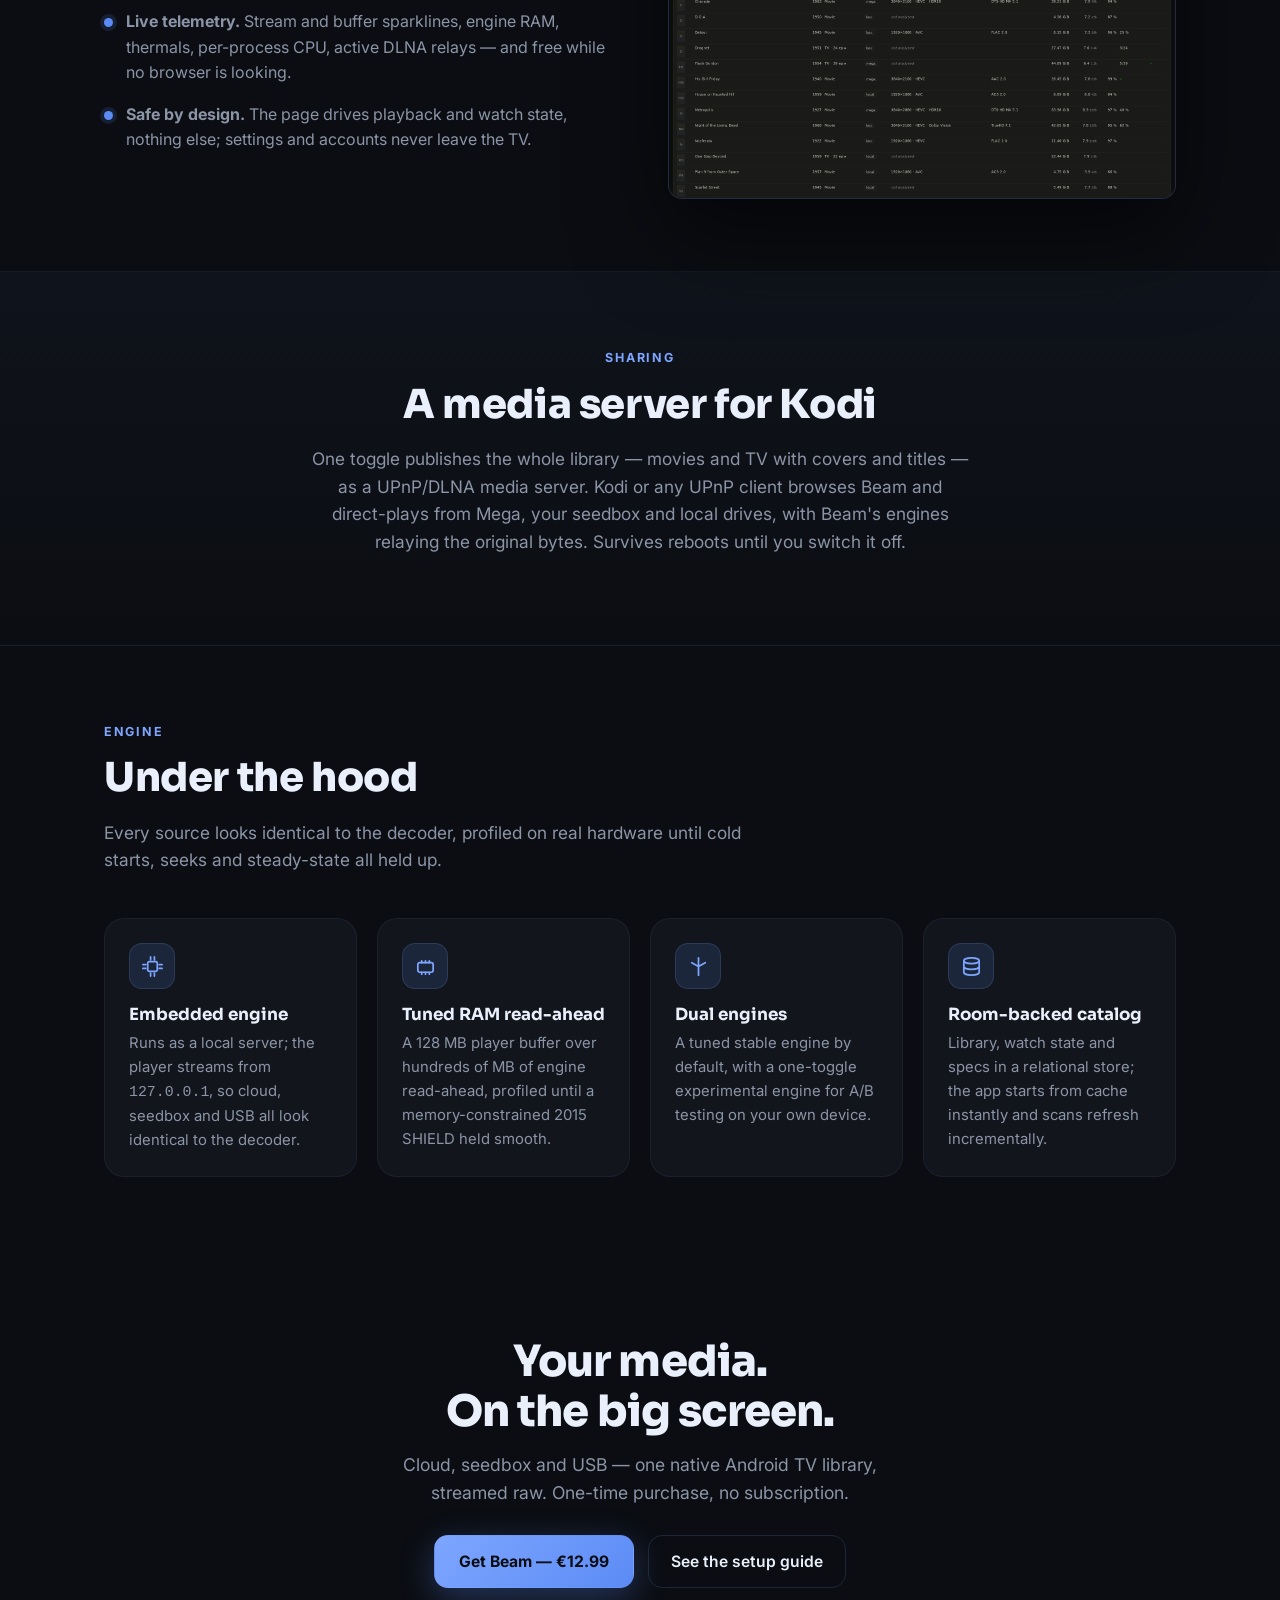
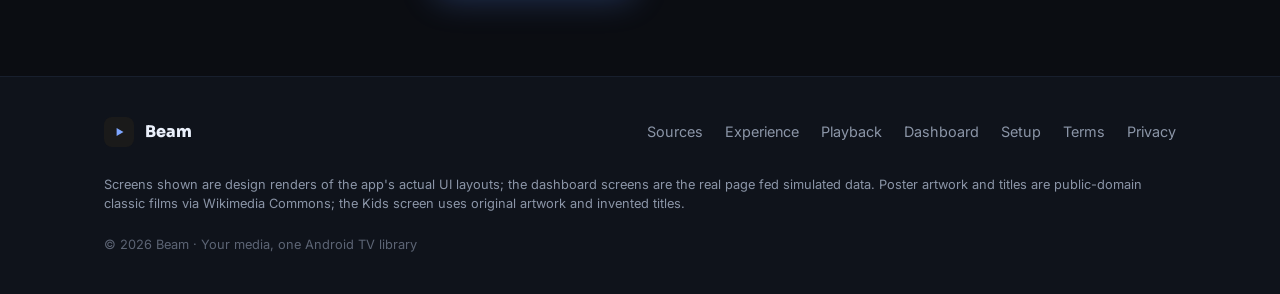
==== commit b0857edd: "More apps: add BoulderHang BoulderHang shipped after these bars were written, so the suite pointed a" ====
--- a/docs/index.html
+++ b/docs/index.html
@@ -212,6 +212,7 @@
   <span class="lbl">More apps</span>
   <a href="https://jk-hosting.github.io/BoulderLog-App/">BoulderLog<svg viewBox="0 0 24 24" fill="none" stroke="currentColor" stroke-width="2.4" stroke-linecap="round" stroke-linejoin="round"><path d="M7 17 17 7M8 7h9v9"/></svg></a>
   <a href="https://jk-hosting.github.io/BoulderTrain-App/">BoulderTrain<svg viewBox="0 0 24 24" fill="none" stroke="currentColor" stroke-width="2.4" stroke-linecap="round" stroke-linejoin="round"><path d="M7 17 17 7M8 7h9v9"/></svg></a>
+  <a href="https://jk-hosting.github.io/BoulderHang-App/">BoulderHang<svg viewBox="0 0 24 24" fill="none" stroke="currentColor" stroke-width="2.4" stroke-linecap="round" stroke-linejoin="round"><path d="M7 17 17 7M8 7h9v9"/></svg></a>
   <a href="https://jk-hosting.github.io/CoffeeAeye-App/">Coffee Aeye<svg viewBox="0 0 24 24" fill="none" stroke="currentColor" stroke-width="2.4" stroke-linecap="round" stroke-linejoin="round"><path d="M7 17 17 7M8 7h9v9"/></svg></a>
   <a href="https://jk-hosting.github.io/Glide-App/">Glide<svg viewBox="0 0 24 24" fill="none" stroke="currentColor" stroke-width="2.4" stroke-linecap="round" stroke-linejoin="round"><path d="M7 17 17 7M8 7h9v9"/></svg></a>
 </div>
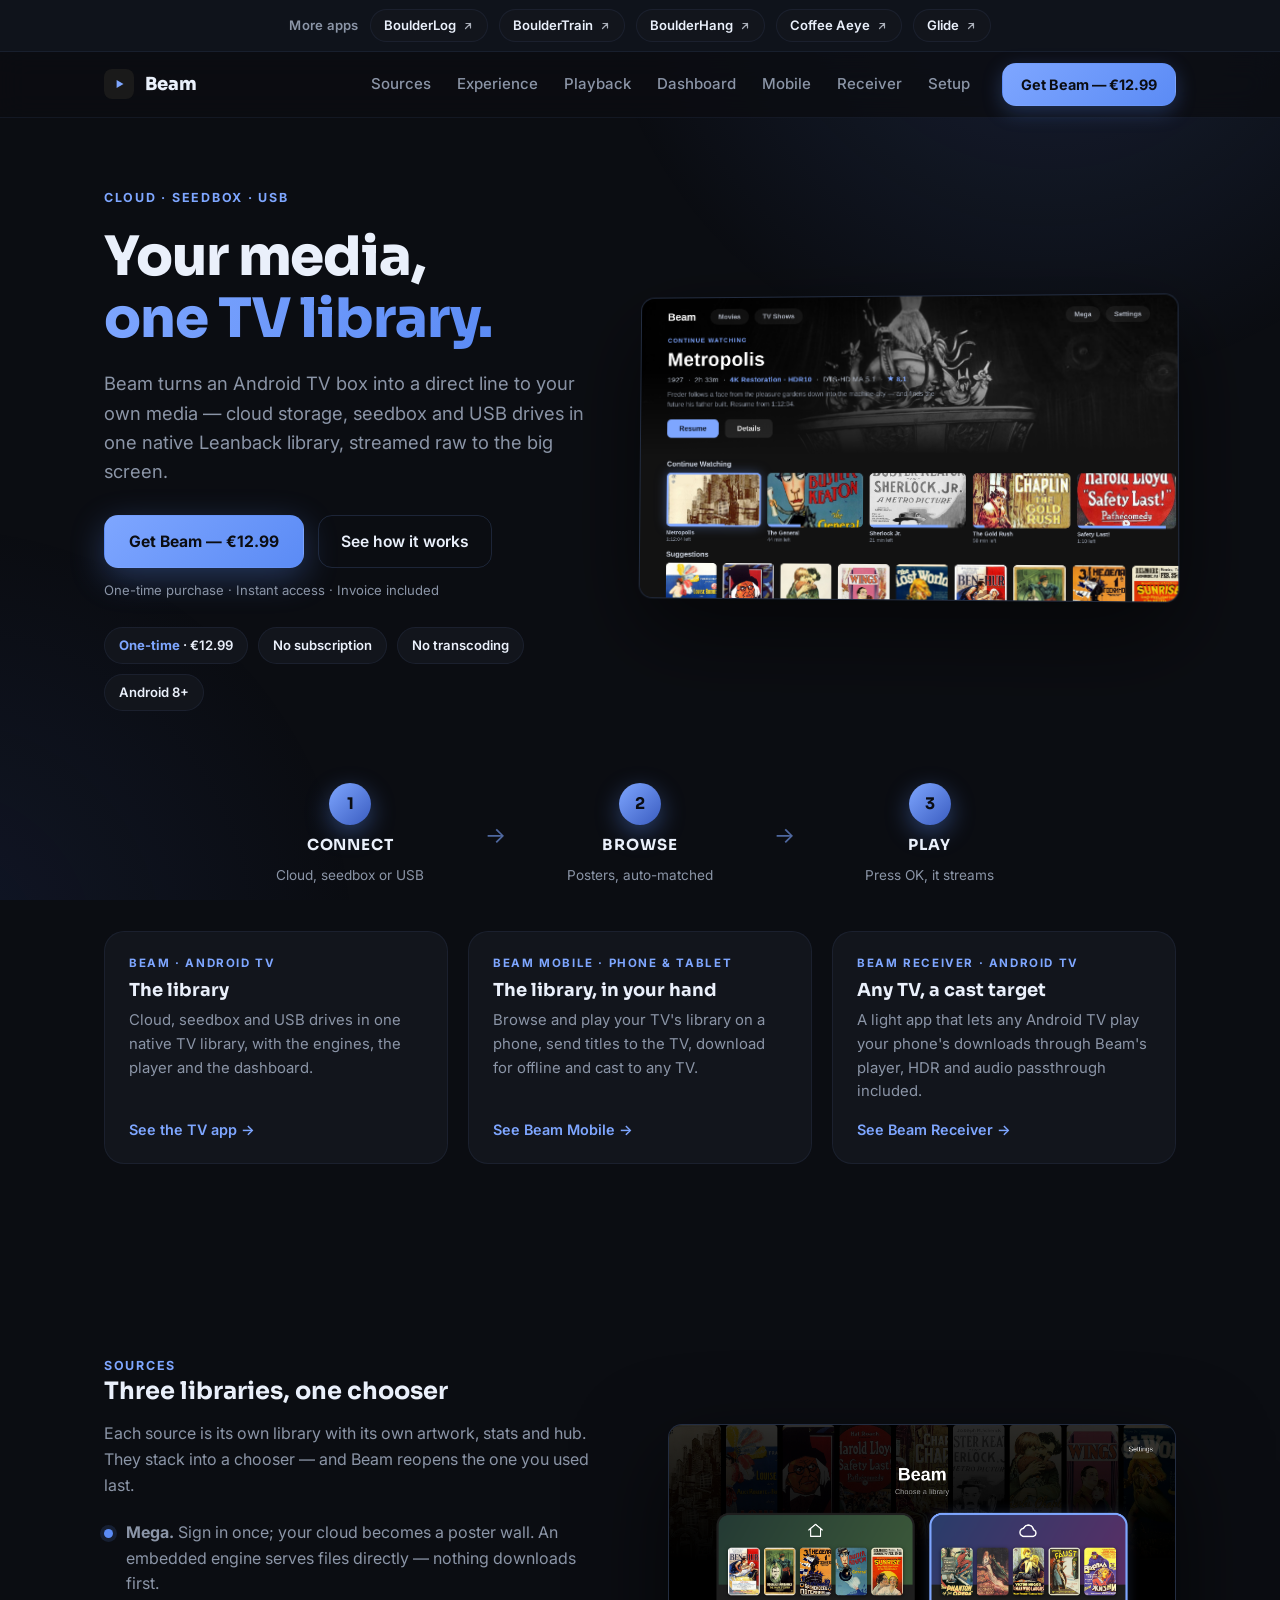
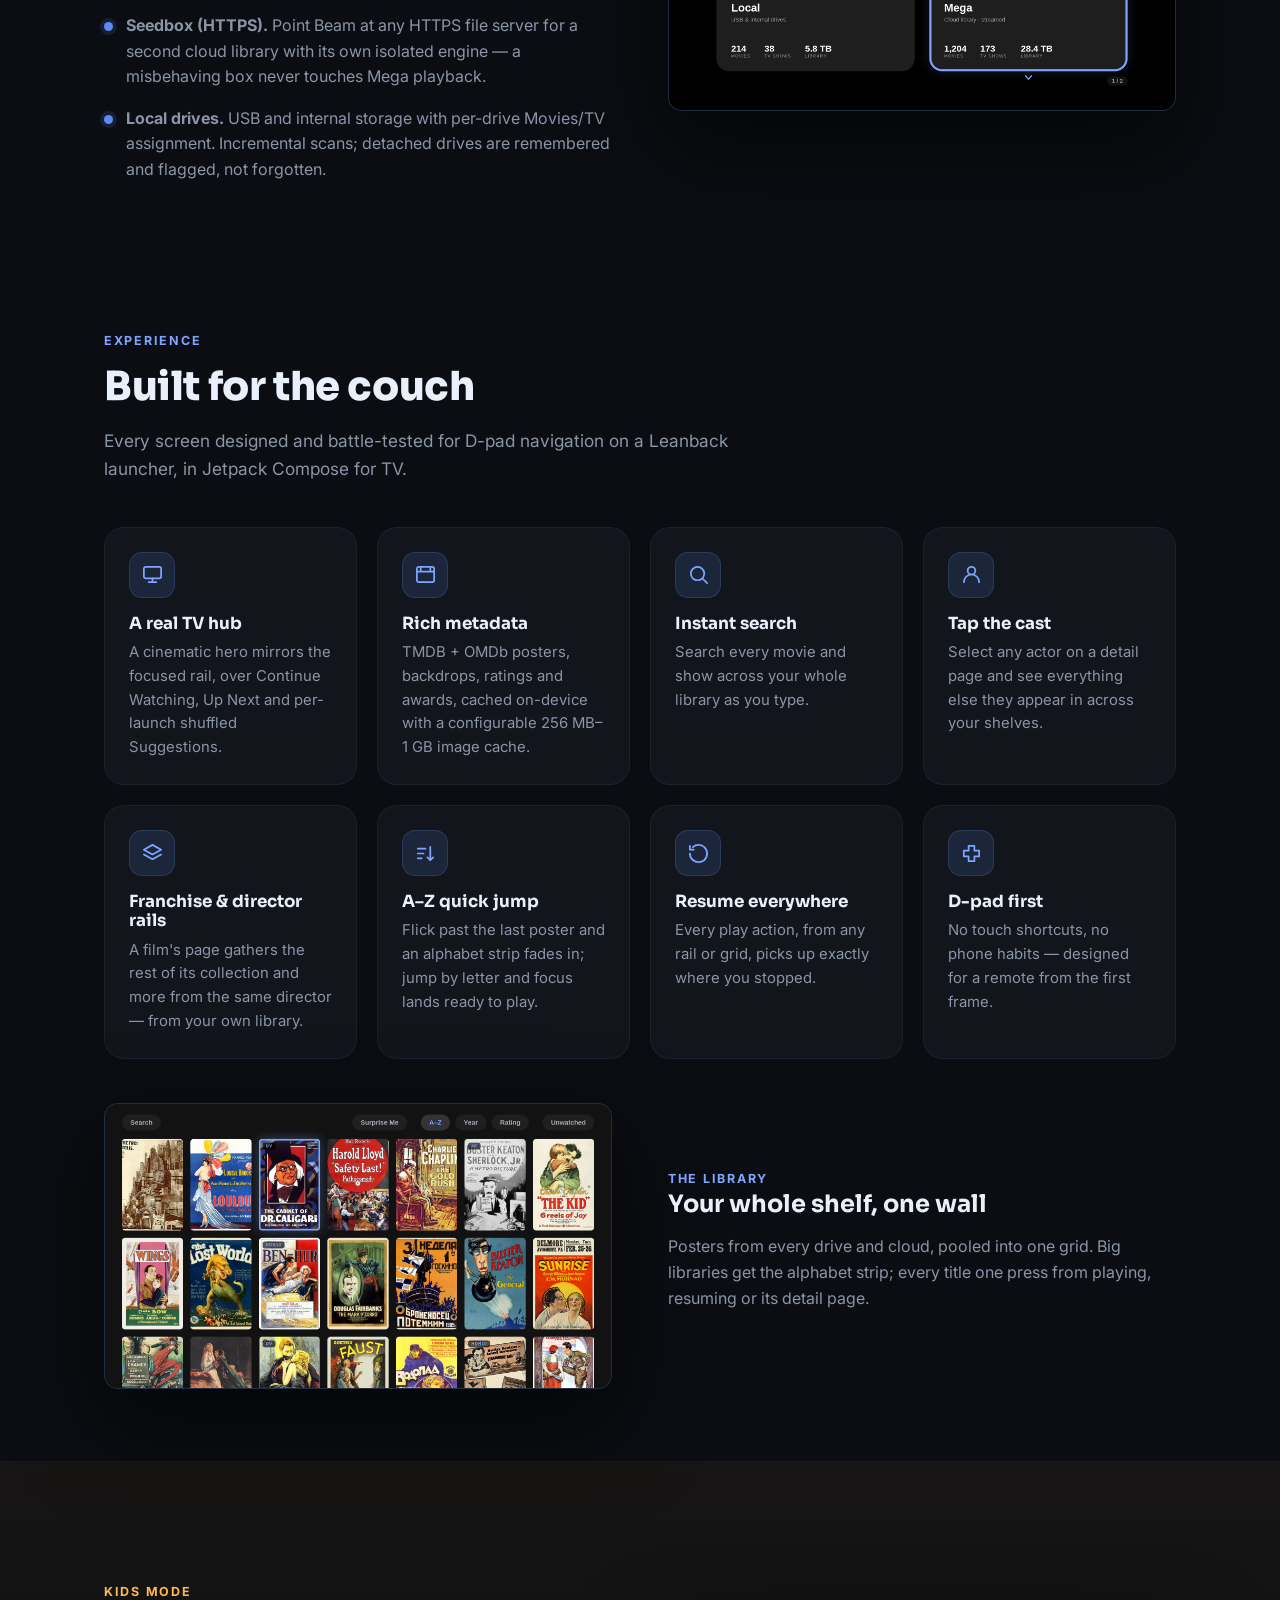
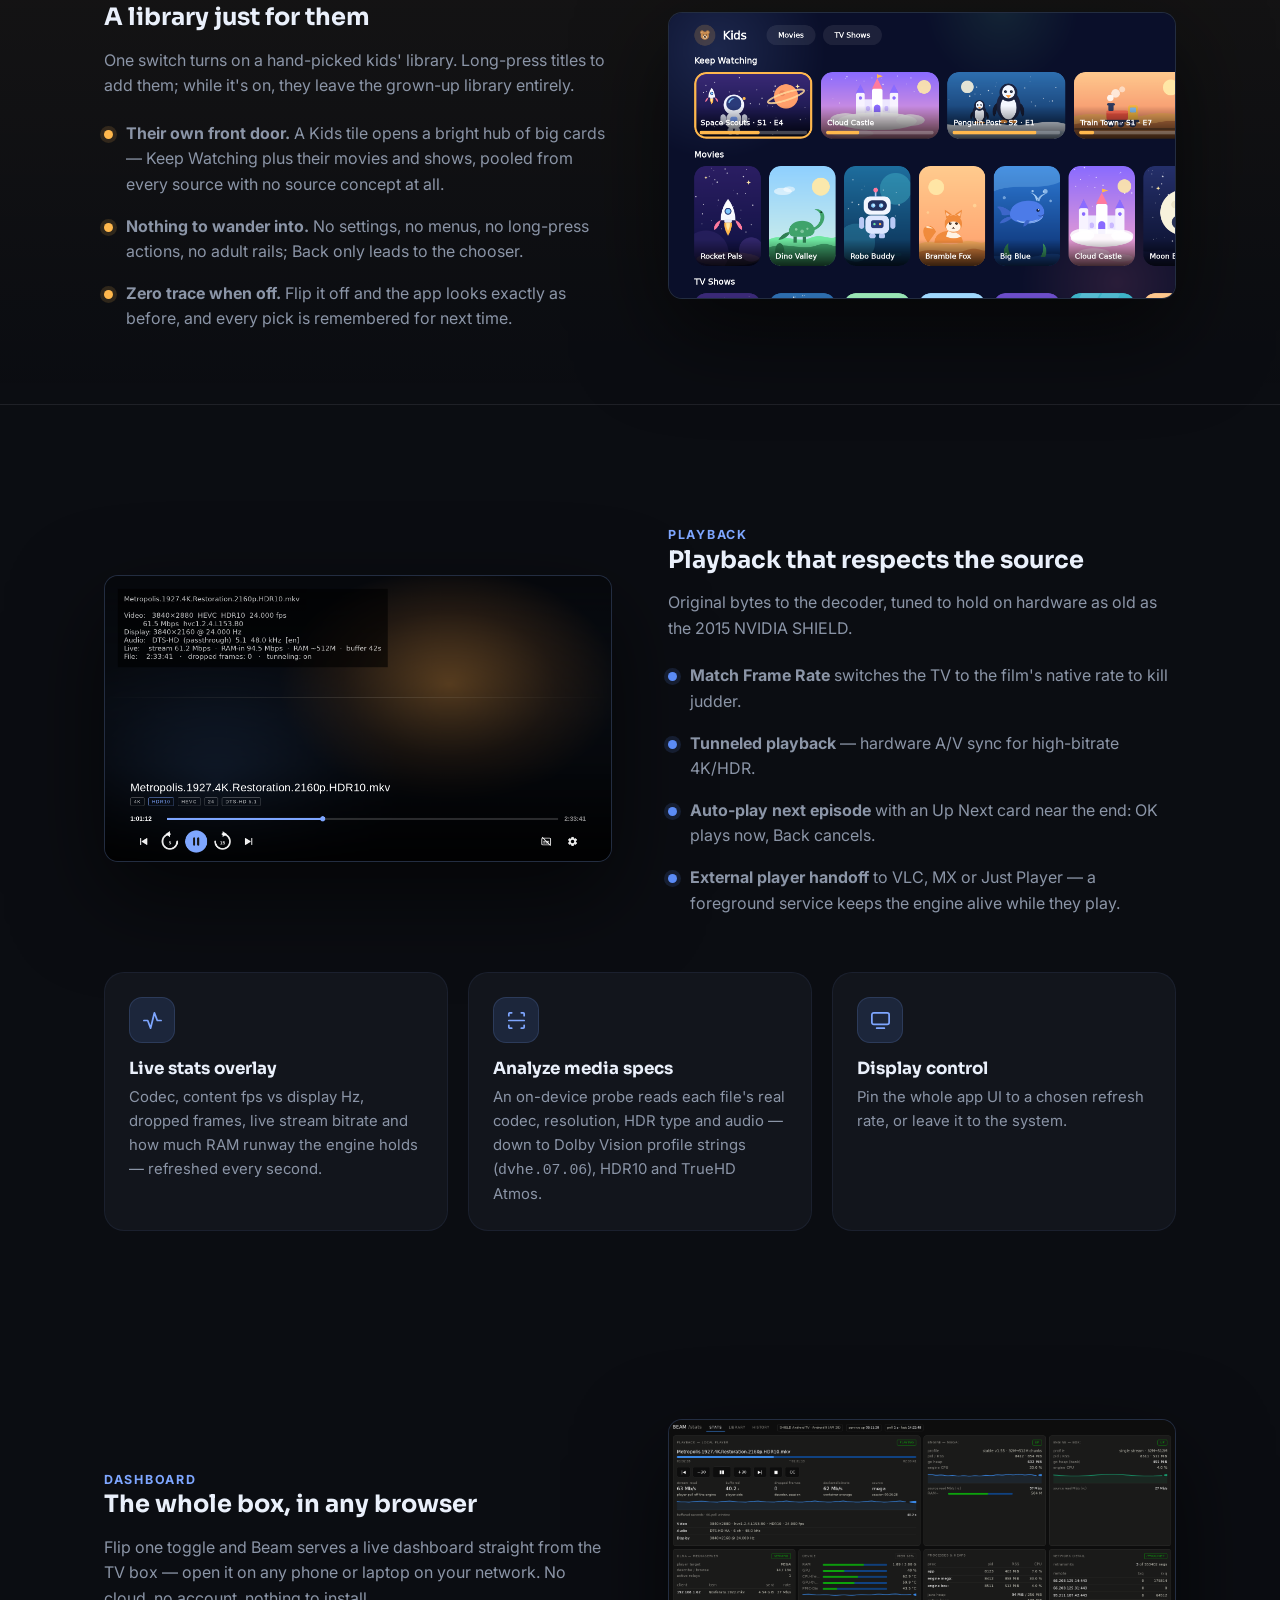
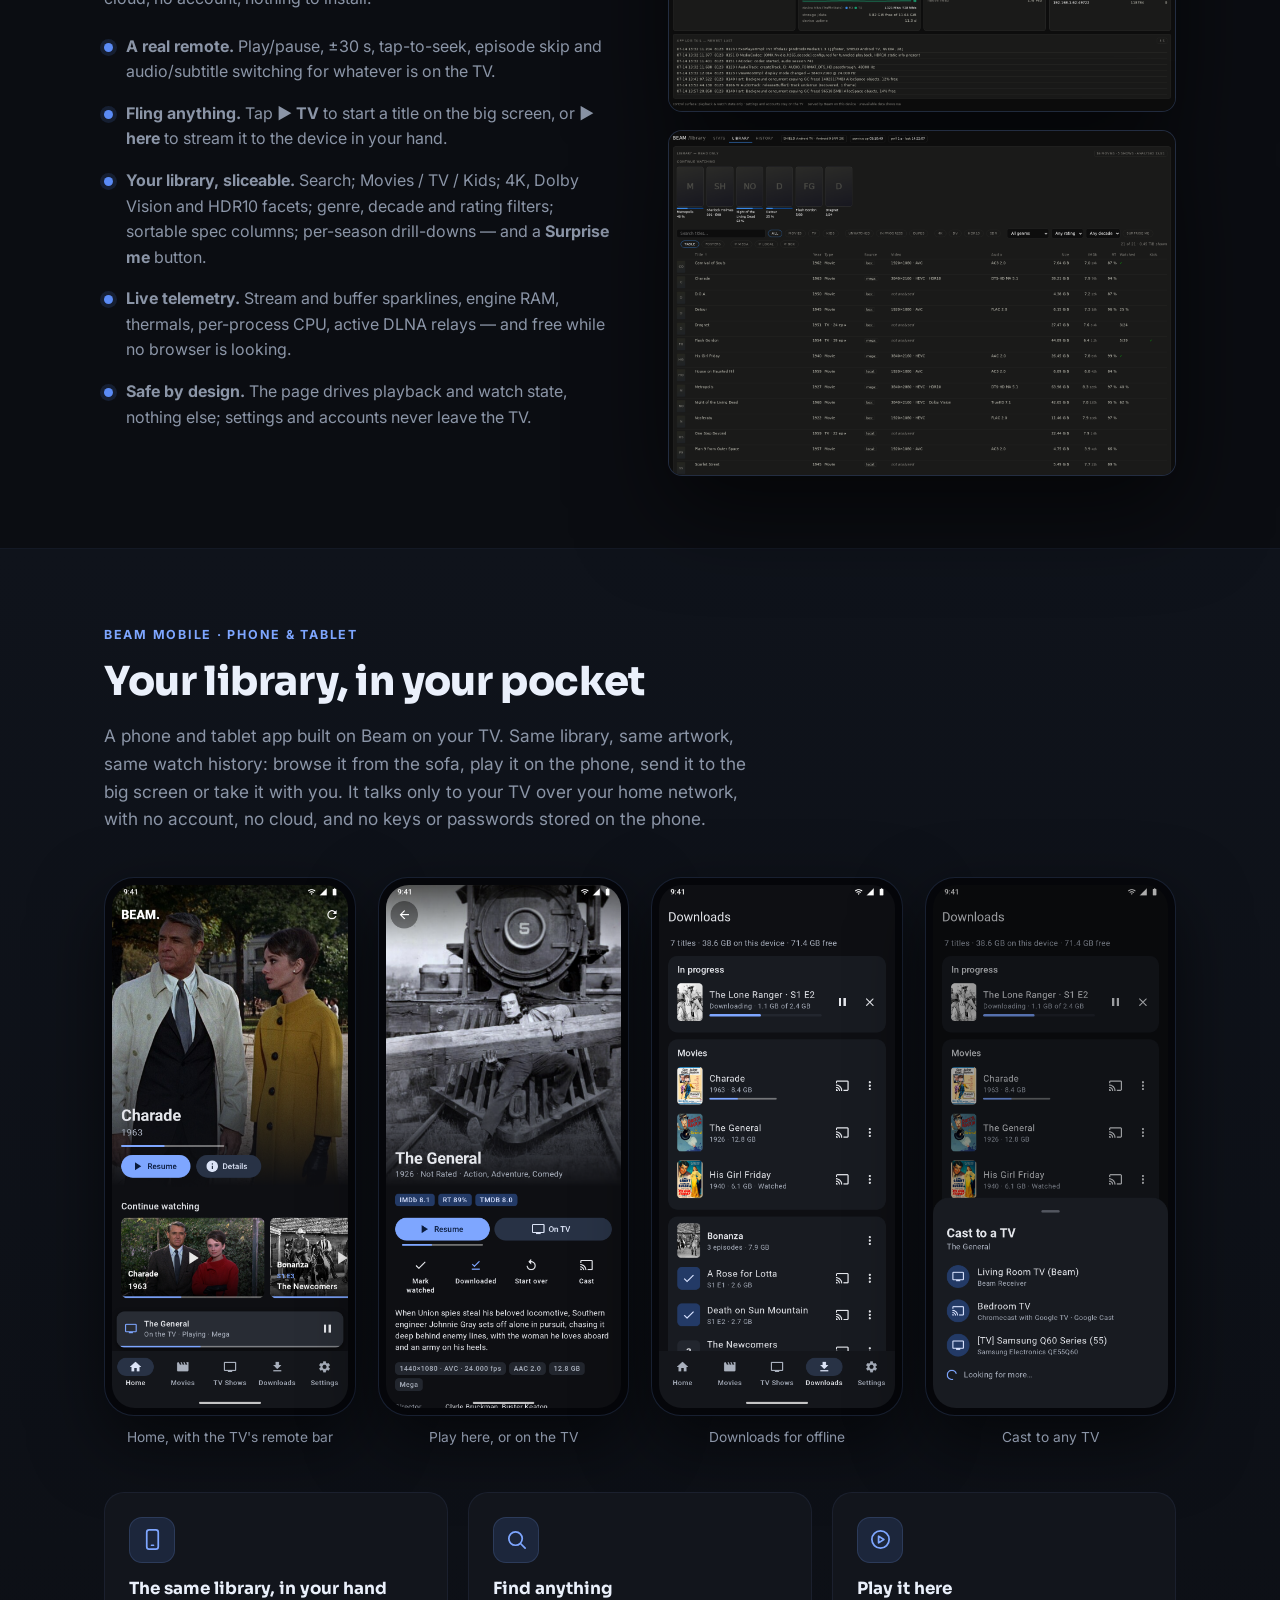
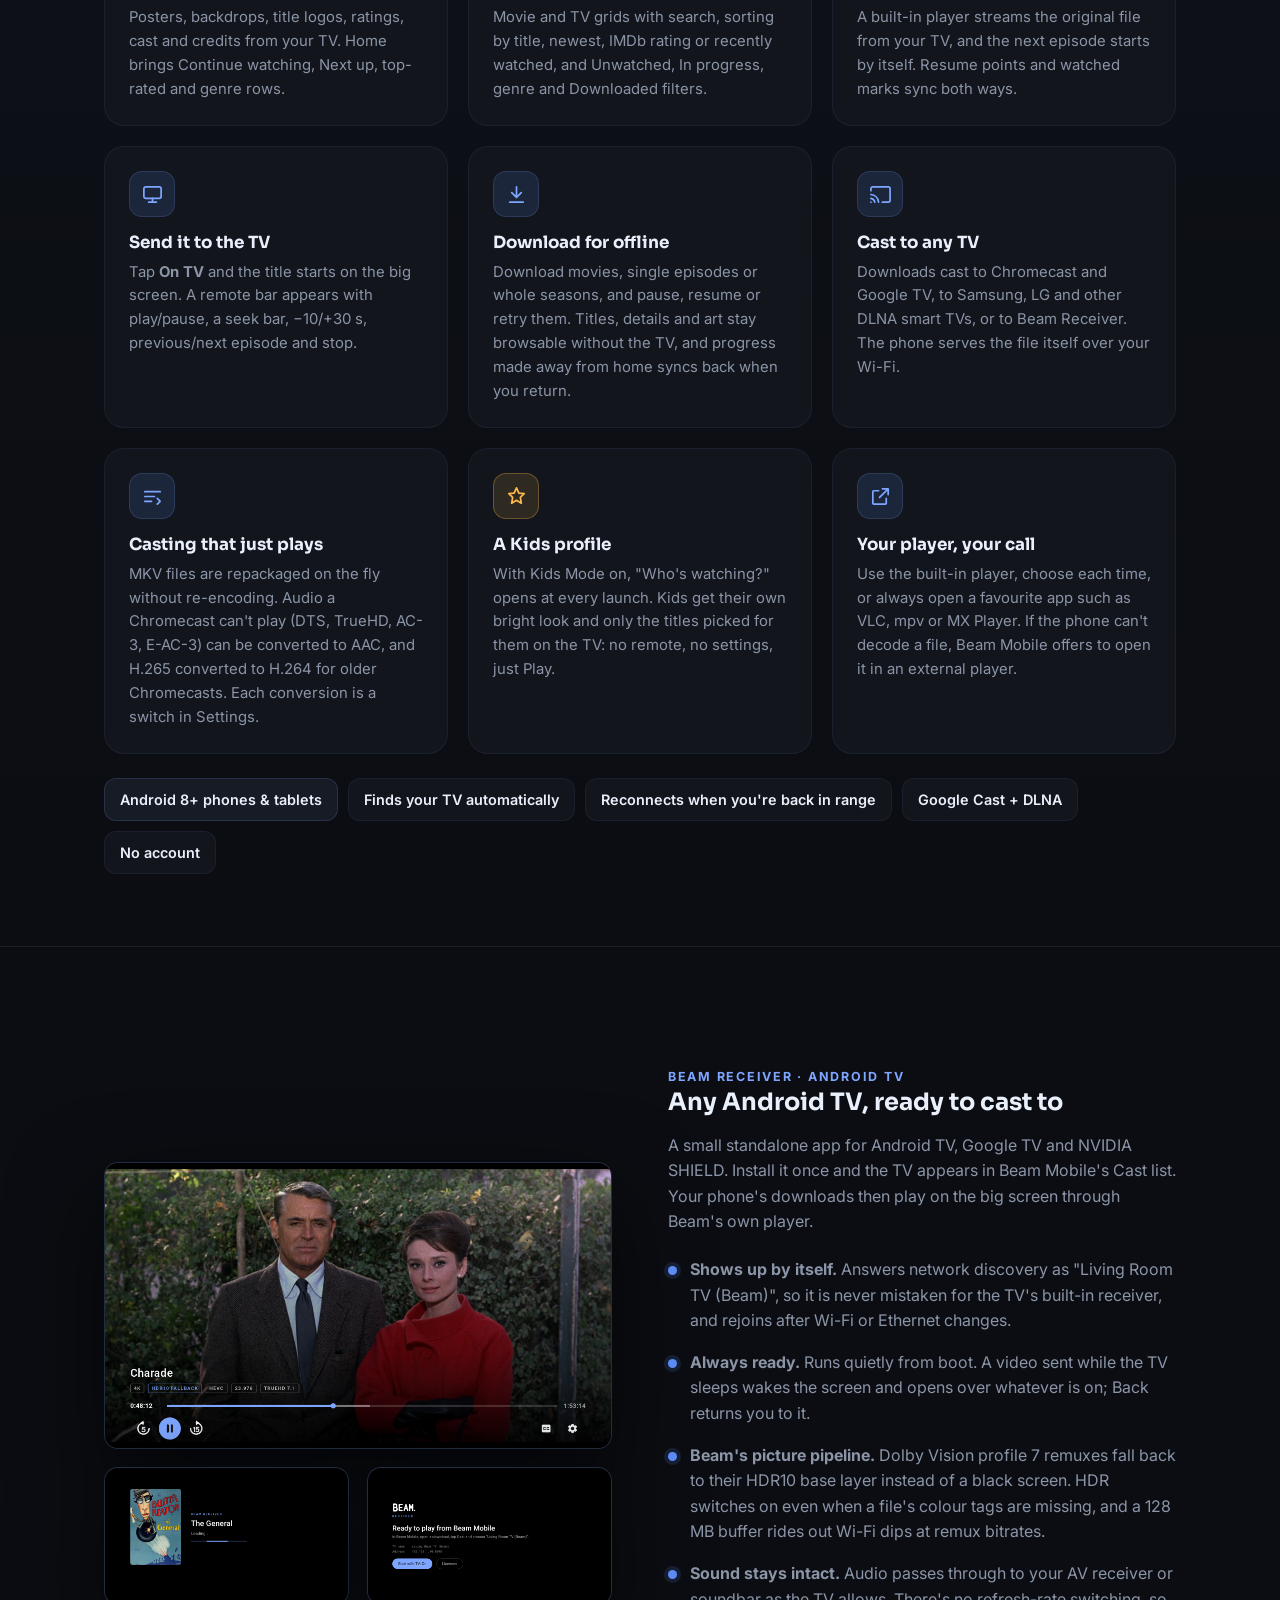
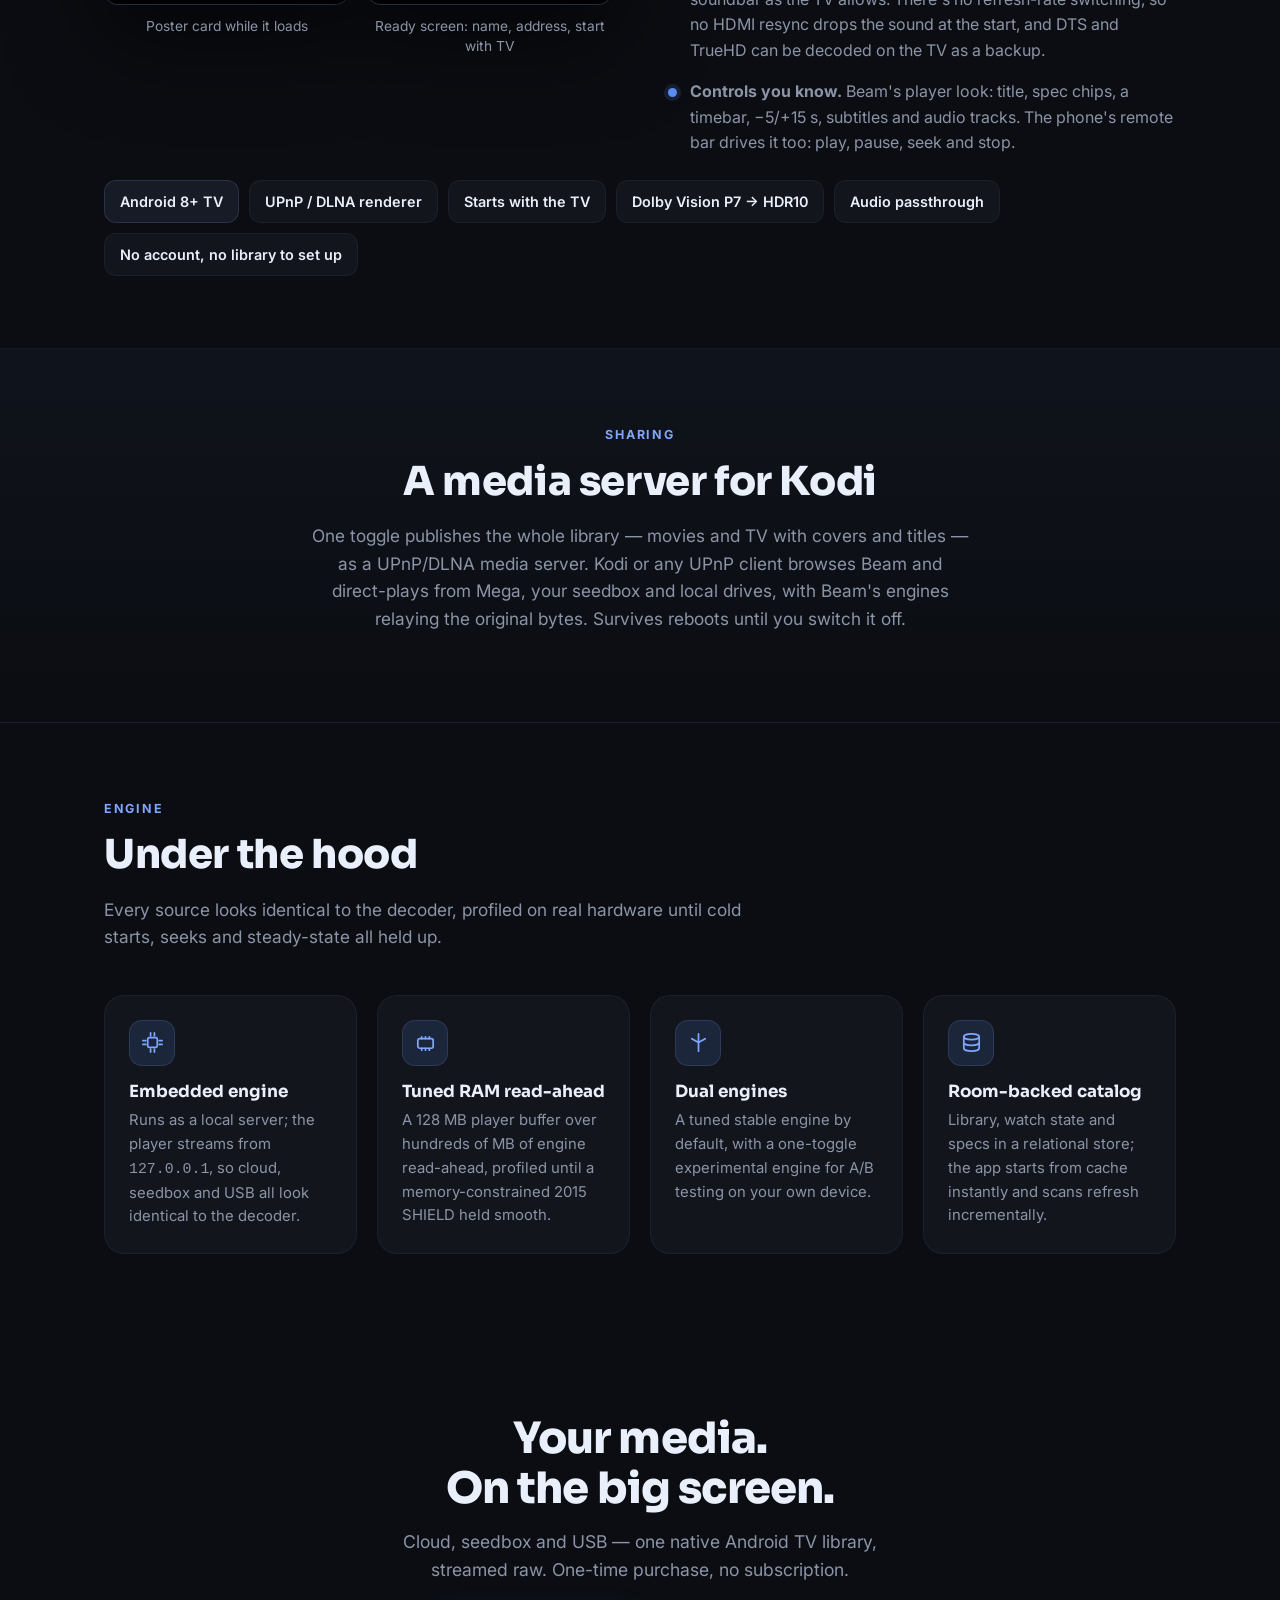
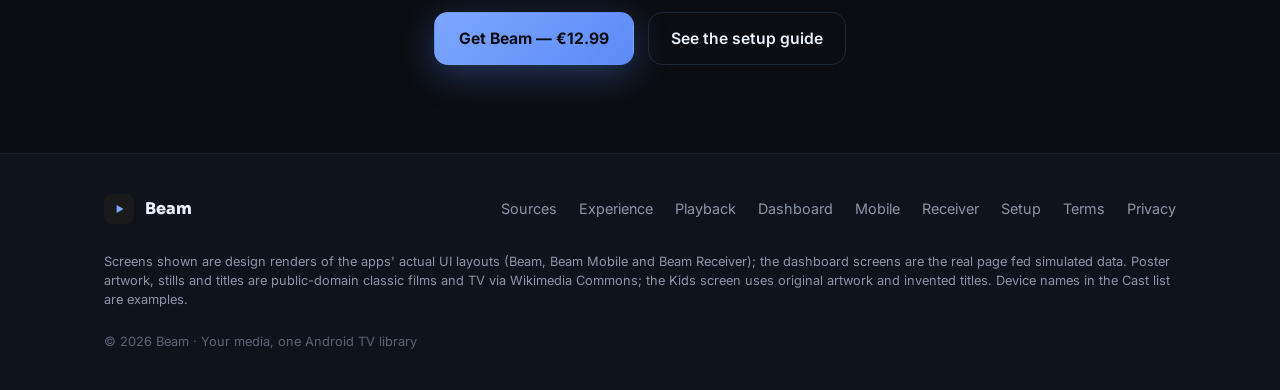
==== commit be2126e0: "Showcase: add Beam Mobile and Beam Receiver - Landing page: a three-app strip under the steps, a Bea" ====
--- a/docs/index.html
+++ b/docs/index.html
@@ -4,7 +4,7 @@
 <meta charset="UTF-8">
 <meta name="viewport" content="width=device-width, initial-scale=1">
 <title>Beam — Your media, one Android TV library</title>
-<meta name="description" content="Beam turns an Android TV box into a direct line to your own media — cloud, seedbox and USB drives in one native Leanback library, streamed raw to the big screen. One-time purchase, no subscription.">
+<meta name="description" content="Beam turns an Android TV box into a direct line to your own media — cloud, seedbox and USB drives in one native Leanback library, streamed raw to the big screen. One-time purchase, no subscription. Companion apps: Beam Mobile for phones and tablets, Beam Receiver for any Android TV.">
 <meta name="theme-color" content="#0B0D12">
 <meta property="og:type" content="website">
 <meta property="og:title" content="Beam — Your media, one Android TV library">
@@ -189,6 +189,30 @@
 footer .disc{color:var(--muted); font-size:.8rem; width:100%; margin-top:12px; line-height:1.5}
 footer .copy{color:#5c6474; font-size:.8rem; width:100%; margin-top:6px}
 
+/* FAMILY (TV app, Mobile, Receiver) */
+.family{display:grid; grid-template-columns:repeat(3,1fr); gap:20px; margin-top:44px}
+.fam{
+  display:flex; flex-direction:column; gap:8px; background:var(--card); border:1px solid var(--line2);
+  border-radius:20px; padding:22px 24px; transition:transform .2s, border-color .2s;
+}
+.fam:hover{transform:translateY(-4px); border-color:var(--line)}
+.fam .eyebrow{font-size:.72rem}
+.fam h3{font-size:1.12rem; font-weight:700}
+.fam p{color:var(--muted); font-size:.93rem; margin:0}
+.fam .go{margin-top:auto; padding-top:6px; color:var(--accent); font-weight:600; font-size:.9rem}
+
+/* PHONE FRAMES (Beam Mobile renders are 412x915dp) */
+.phones{display:grid; grid-template-columns:repeat(4,1fr); gap:22px; margin-top:44px}
+.phones figure{margin:0}
+.phone{border-radius:30px; border:1px solid var(--line); background:#05060a; padding:7px; box-shadow:0 26px 70px rgba(0,0,0,.55)}
+.phone img{border-radius:23px; width:100%; aspect-ratio:412/915; object-fit:cover}
+figcaption{text-align:center; color:var(--muted); font-size:.86rem; margin-top:12px; line-height:1.45}
+
+/* RECEIVER */
+.rx-screens{display:flex; flex-direction:column; gap:18px}
+.rx-screens .pair{display:grid; grid-template-columns:1fr 1fr; gap:18px}
+.rx-screens figure{margin:0}
+
 @media(max-width:900px){
   .hero-grid{grid-template-columns:1fr; gap:36px}
   .hero-art{order:-1}
@@ -197,10 +221,16 @@
   .split.rev .txt{order:0}
   .grid4{grid-template-columns:repeat(2,1fr)}
   .grid3{grid-template-columns:repeat(2,1fr)}
+  .family{grid-template-columns:1fr}
+  .phones{grid-template-columns:repeat(2,1fr)}
   .navlinks{display:none}
 }
 @media(max-width:560px){
   .grid4,.grid3{grid-template-columns:1fr}
+  .phones{gap:14px}
+  .phone{border-radius:22px; padding:5px}
+  .phone img{border-radius:17px}
+  .rx-screens .pair{grid-template-columns:1fr}
   .steps{grid-template-columns:1fr; gap:6px}
   .arrow{transform:rotate(90deg)}
 }
@@ -225,7 +255,8 @@
       <a href="#experience">Experience</a>
       <a href="#playback">Playback</a>
       <a href="#dashboard">Dashboard</a>
-      <a href="#engine">Engine</a>
+      <a href="#mobile">Mobile</a>
+      <a href="#receiver">Receiver</a>
       <a href="setup.html">Setup</a>
     </div>
     <a class="btn small nav-cta" href="https://buy.stripe.com/8x27sEbTx3Ks7jx2VD5wI00">Get Beam — €12.99</a>
@@ -264,6 +295,26 @@
       <div class="step"><div class="num">2</div><div class="lbl">BROWSE</div><div class="muted" style="font-size:.85rem">Posters, auto-matched</div></div>
       <div class="arrow">→</div>
       <div class="step"><div class="num">3</div><div class="lbl">PLAY</div><div class="muted" style="font-size:.85rem">Press OK, it streams</div></div>
+    </div>
+    <div class="family">
+      <a class="fam" href="#sources">
+        <span class="eyebrow">Beam · Android TV</span>
+        <h3>The library</h3>
+        <p>Cloud, seedbox and USB drives in one native TV library, with the engines, the player and the dashboard.</p>
+        <span class="go">See the TV app →</span>
+      </a>
+      <a class="fam" href="#mobile">
+        <span class="eyebrow">Beam Mobile · Phone &amp; tablet</span>
+        <h3>The library, in your hand</h3>
+        <p>Browse and play your TV's library on a phone, send titles to the TV, download for offline and cast to any TV.</p>
+        <span class="go">See Beam Mobile →</span>
+      </a>
+      <a class="fam" href="#receiver">
+        <span class="eyebrow">Beam Receiver · Android TV</span>
+        <h3>Any TV, a cast target</h3>
+        <p>A light app that lets any Android TV play your phone's downloads through Beam's player, HDR and audio passthrough included.</p>
+        <span class="go">See Beam Receiver →</span>
+      </a>
     </div>
   </div>
 </section>
@@ -381,6 +432,74 @@
   </div>
 </section>
 
+<section id="mobile" class="band">
+  <div class="wrap">
+    <div class="section-head">
+      <span class="eyebrow">Beam Mobile · Phone &amp; tablet</span>
+      <h2>Your library, in your pocket</h2>
+      <p>A phone and tablet app built on Beam on your TV. Same library, same artwork, same watch history: browse it from the sofa, play it on the phone, send it to the big screen or take it with you. It talks only to your TV over your home network, with no account, no cloud, and no keys or passwords stored on the phone.</p>
+    </div>
+    <div class="phones">
+      <figure><div class="phone"><img src="screenshots/mobile-home-v1.png" alt="Beam Mobile home — a hero over Continue watching, with the TV remote bar above the tabs" loading="lazy"></div><figcaption>Home, with the TV's remote bar</figcaption></figure>
+      <figure><div class="phone"><img src="screenshots/mobile-detail-v1.png" alt="Beam Mobile movie page — Resume, On TV, Mark watched, Downloaded, Start over and Cast" loading="lazy"></div><figcaption>Play here, or on the TV</figcaption></figure>
+      <figure><div class="phone"><img src="screenshots/mobile-downloads-v1.png" alt="Beam Mobile downloads — in progress, movies and episodes, with storage used and free" loading="lazy"></div><figcaption>Downloads for offline</figcaption></figure>
+      <figure><div class="phone"><img src="screenshots/mobile-cast-v1.png" alt="Beam Mobile Cast to a TV — Beam Receiver, a Google Cast device and a DLNA smart TV" loading="lazy"></div><figcaption>Cast to any TV</figcaption></figure>
+    </div>
+    <div class="grid3">
+      <div class="fcard"><div class="ico"><svg viewBox="0 0 24 24" fill="none" stroke="currentColor" stroke-width="1.8" stroke-linecap="round" stroke-linejoin="round"><rect x="6" y="2" width="12" height="20" rx="2.5"/><path d="M11 18h2"/></svg></div><h3>The same library, in your hand</h3><p>Posters, backdrops, title logos, ratings, cast and credits from your TV. Home brings Continue watching, Next up, top-rated and genre rows.</p></div>
+      <div class="fcard"><div class="ico"><svg viewBox="0 0 24 24" fill="none" stroke="currentColor" stroke-width="1.8" stroke-linecap="round" stroke-linejoin="round"><circle cx="11" cy="11" r="7"/><path d="M21 21l-4.3-4.3"/></svg></div><h3>Find anything</h3><p>Movie and TV grids with search, sorting by title, newest, IMDb rating or recently watched, and Unwatched, In progress, genre and Downloaded filters.</p></div>
+      <div class="fcard"><div class="ico"><svg viewBox="0 0 24 24" fill="none" stroke="currentColor" stroke-width="1.8" stroke-linecap="round" stroke-linejoin="round"><circle cx="12" cy="12" r="9"/><path d="M10 8.5v7l5.5-3.5L10 8.5Z"/></svg></div><h3>Play it here</h3><p>A built-in player streams the original file from your TV, and the next episode starts by itself. Resume points and watched marks sync both ways.</p></div>
+      <div class="fcard"><div class="ico"><svg viewBox="0 0 24 24" fill="none" stroke="currentColor" stroke-width="1.8" stroke-linecap="round" stroke-linejoin="round"><rect x="3" y="4" width="18" height="12" rx="2"/><path d="M8 20h8M12 16v4"/></svg></div><h3>Send it to the TV</h3><p>Tap <b>On TV</b> and the title starts on the big screen. A remote bar appears with play/pause, a seek bar, −10/+30 s, previous/next episode and stop.</p></div>
+      <div class="fcard"><div class="ico"><svg viewBox="0 0 24 24" fill="none" stroke="currentColor" stroke-width="1.8" stroke-linecap="round" stroke-linejoin="round"><path d="M12 4v11M7 10l5 5 5-5M5 20h14"/></svg></div><h3>Download for offline</h3><p>Download movies, single episodes or whole seasons, and pause, resume or retry them. Titles, details and art stay browsable without the TV, and progress made away from home syncs back when you return.</p></div>
+      <div class="fcard"><div class="ico"><svg viewBox="0 0 24 24" fill="none" stroke="currentColor" stroke-width="1.8" stroke-linecap="round" stroke-linejoin="round"><path d="M2 8V6a2 2 0 0 1 2-2h16a2 2 0 0 1 2 2v12a2 2 0 0 1-2 2h-6"/><path d="M2 12a9 9 0 0 1 8 8M2 16a5 5 0 0 1 4 4M2 20h.01"/></svg></div><h3>Cast to any TV</h3><p>Downloads cast to Chromecast and Google TV, to Samsung, LG and other DLNA smart TVs, or to Beam Receiver. The phone serves the file itself over your Wi-Fi.</p></div>
+      <div class="fcard"><div class="ico"><svg viewBox="0 0 24 24" fill="none" stroke="currentColor" stroke-width="1.8" stroke-linecap="round" stroke-linejoin="round"><path d="M4 7h16M4 12h10M4 17h7"/><path d="M17 14l3 3-3 3"/></svg></div><h3>Casting that just plays</h3><p>MKV files are repackaged on the fly without re-encoding. Audio a Chromecast can't play (DTS, TrueHD, AC-3, E-AC-3) can be converted to AAC, and H.265 converted to H.264 for older Chromecasts. Each conversion is a switch in Settings.</p></div>
+      <div class="fcard"><div class="ico" style="color:var(--kids); background:rgba(255,184,77,.12); border-color:rgba(255,184,77,.3)"><svg viewBox="0 0 24 24" fill="none" stroke="currentColor" stroke-width="1.8" stroke-linecap="round" stroke-linejoin="round"><path d="M12 3l2.5 5.5L20 9l-4 4 1 6-5-3-5 3 1-6-4-4 5.5-.5L12 3Z"/></svg></div><h3>A Kids profile</h3><p>With Kids Mode on, "Who's watching?" opens at every launch. Kids get their own bright look and only the titles picked for them on the TV: no remote, no settings, just Play.</p></div>
+      <div class="fcard"><div class="ico"><svg viewBox="0 0 24 24" fill="none" stroke="currentColor" stroke-width="1.8" stroke-linecap="round" stroke-linejoin="round"><path d="M14 4h6v6M20 4l-9 9M18 14v5a1 1 0 0 1-1 1H5a1 1 0 0 1-1-1V7a1 1 0 0 1 1-1h5"/></svg></div><h3>Your player, your call</h3><p>Use the built-in player, choose each time, or always open a favourite app such as VLC, mpv or MX Player. If the phone can't decode a file, Beam Mobile offers to open it in an external player.</p></div>
+    </div>
+    <div class="chips">
+      <span class="chip hot">Android 8+ phones &amp; tablets</span>
+      <span class="chip">Finds your TV automatically</span>
+      <span class="chip">Reconnects when you're back in range</span>
+      <span class="chip">Google Cast + DLNA</span>
+      <span class="chip">No account</span>
+    </div>
+  </div>
+</section>
+
+<section id="receiver">
+  <div class="wrap">
+    <div class="split rev">
+      <div class="txt">
+        <span class="eyebrow">Beam Receiver · Android TV</span>
+        <h2>Any Android TV, ready to cast to</h2>
+        <p class="muted">A small standalone app for Android TV, Google TV and NVIDIA SHIELD. Install it once and the TV appears in Beam Mobile's Cast list. Your phone's downloads then play on the big screen through Beam's own player.</p>
+        <div class="sub">
+          <div class="item"><span class="dot"></span><span><b>Shows up by itself.</b> Answers network discovery as "Living Room TV (Beam)", so it is never mistaken for the TV's built-in receiver, and rejoins after Wi-Fi or Ethernet changes.</span></div>
+          <div class="item"><span class="dot"></span><span><b>Always ready.</b> Runs quietly from boot. A video sent while the TV sleeps wakes the screen and opens over whatever is on; Back returns you to it.</span></div>
+          <div class="item"><span class="dot"></span><span><b>Beam's picture pipeline.</b> Dolby Vision profile 7 remuxes fall back to their HDR10 base layer instead of a black screen. HDR switches on even when a file's colour tags are missing, and a 128 MB buffer rides out Wi-Fi dips at remux bitrates.</span></div>
+          <div class="item"><span class="dot"></span><span><b>Sound stays intact.</b> Audio passes through to your AV receiver or soundbar as the TV allows. There's no refresh-rate switching, so no HDMI resync drops the sound at the start, and DTS and TrueHD can be decoded on the TV as a backup.</span></div>
+          <div class="item"><span class="dot"></span><span><b>Controls you know.</b> Beam's player look: title, spec chips, a timebar, −5/+15 s, subtitles and audio tracks. The phone's remote bar drives it too: play, pause, seek and stop.</span></div>
+        </div>
+      </div>
+      <div class="rx-screens">
+        <figure><div class="screen"><img src="screenshots/receiver-player-v1.png" alt="Beam Receiver playing a cast — title, 4K / HDR10 fallback / HEVC / 23.976 / TrueHD 7.1 chips, timebar and controls" loading="lazy"></div></figure>
+        <div class="pair">
+          <figure><div class="screen"><img src="screenshots/receiver-loading-v1.png" alt="Beam Receiver loading card — poster, title and progress" loading="lazy"></div><figcaption>Poster card while it loads</figcaption></figure>
+          <figure><div class="screen"><img src="screenshots/receiver-ready-v1.png" alt="Beam Receiver ready screen — TV name, address and Start with TV" loading="lazy"></div><figcaption>Ready screen: name, address, start with TV</figcaption></figure>
+        </div>
+      </div>
+    </div>
+    <div class="chips">
+      <span class="chip hot">Android 8+ TV</span>
+      <span class="chip">UPnP / DLNA renderer</span>
+      <span class="chip">Starts with the TV</span>
+      <span class="chip">Dolby Vision P7 → HDR10</span>
+      <span class="chip">Audio passthrough</span>
+      <span class="chip">No account, no library to set up</span>
+    </div>
+  </div>
+</section>
+
 <section class="band">
   <div class="wrap">
     <div class="section-head center">
@@ -426,11 +545,13 @@
       <a href="#experience">Experience</a>
       <a href="#playback">Playback</a>
       <a href="#dashboard">Dashboard</a>
+      <a href="#mobile">Mobile</a>
+      <a href="#receiver">Receiver</a>
       <a href="setup.html">Setup</a>
       <a href="terms.html">Terms</a>
       <a href="privacy.html">Privacy</a>
     </div>
-    <div class="disc">Screens shown are design renders of the app's actual UI layouts; the dashboard screens are the real page fed simulated data. Poster artwork and titles are public-domain classic films via Wikimedia Commons; the Kids screen uses original artwork and invented titles.</div>
+    <div class="disc">Screens shown are design renders of the apps' actual UI layouts (Beam, Beam Mobile and Beam Receiver); the dashboard screens are the real page fed simulated data. Poster artwork, stills and titles are public-domain classic films and TV via Wikimedia Commons; the Kids screen uses original artwork and invented titles. Device names in the Cast list are examples.</div>
     <div class="copy">© 2026 Beam · Your media, one Android TV library</div>
   </div>
 </footer>
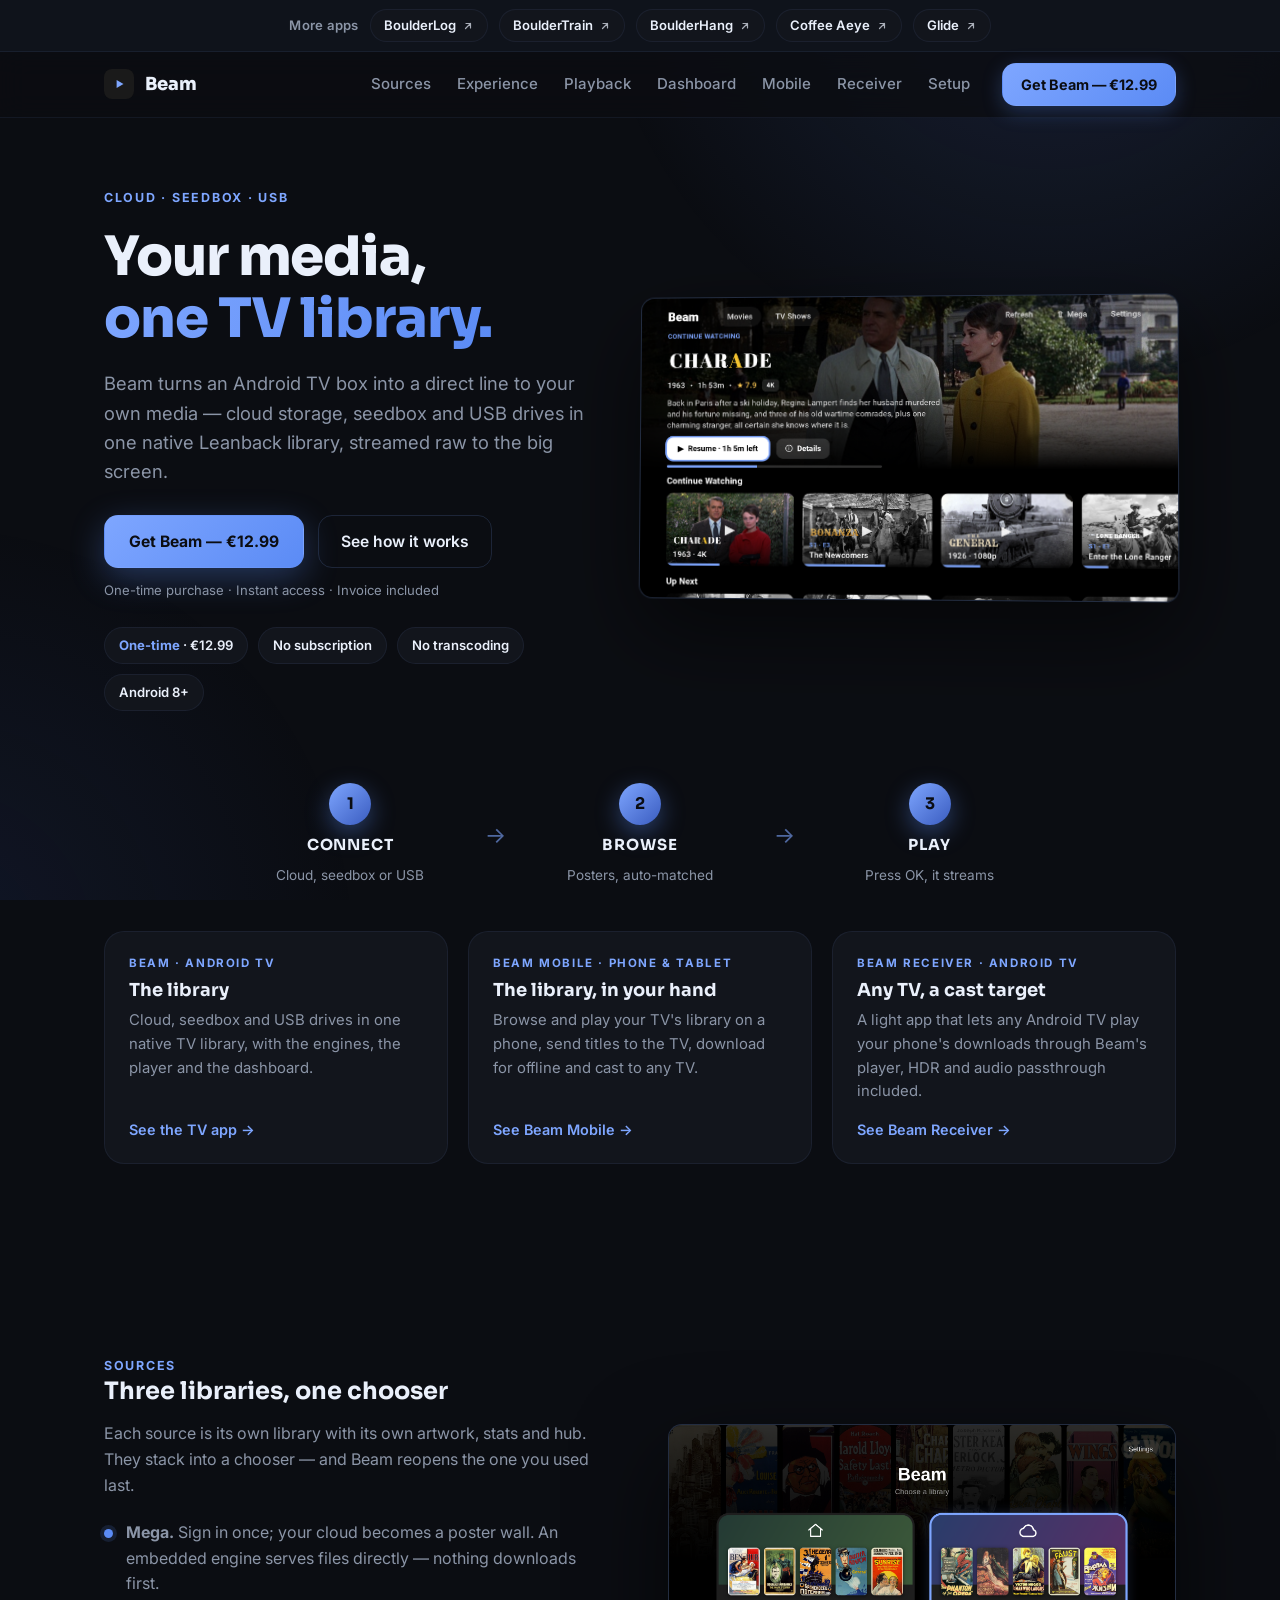
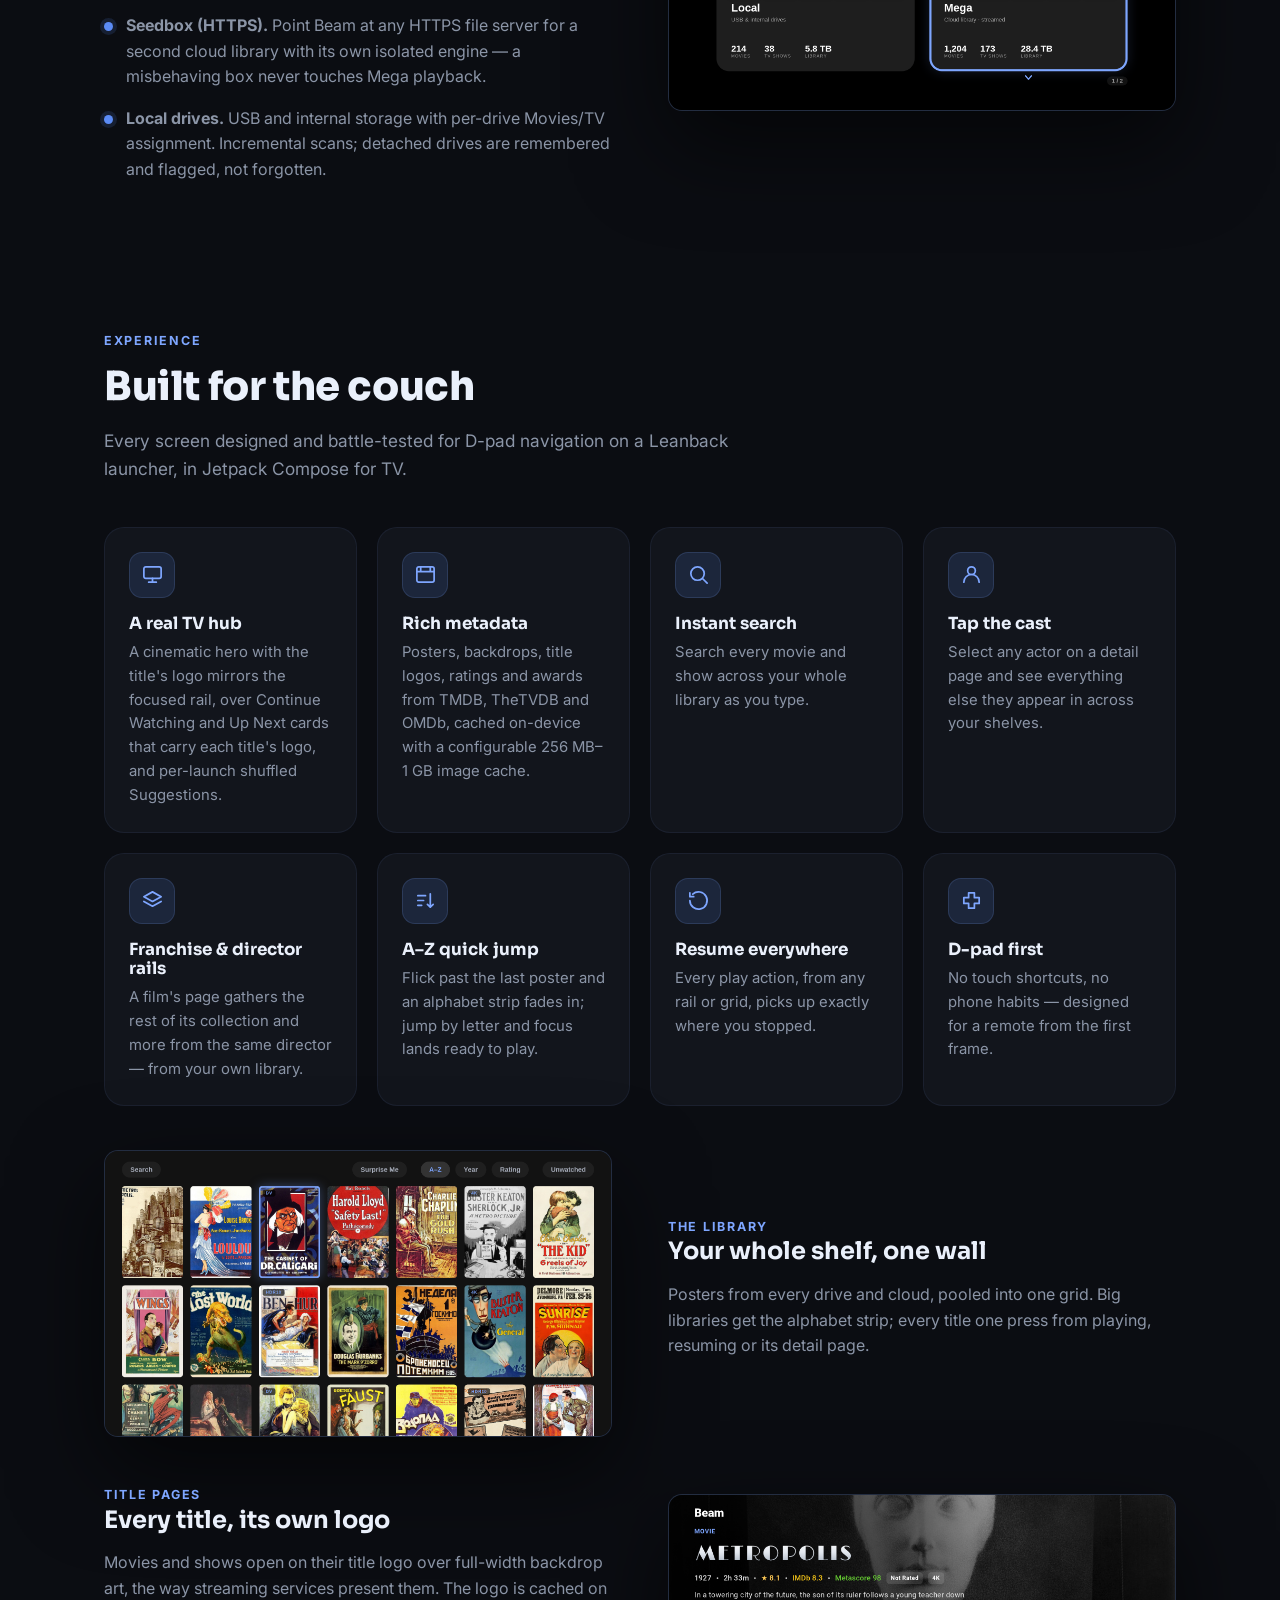
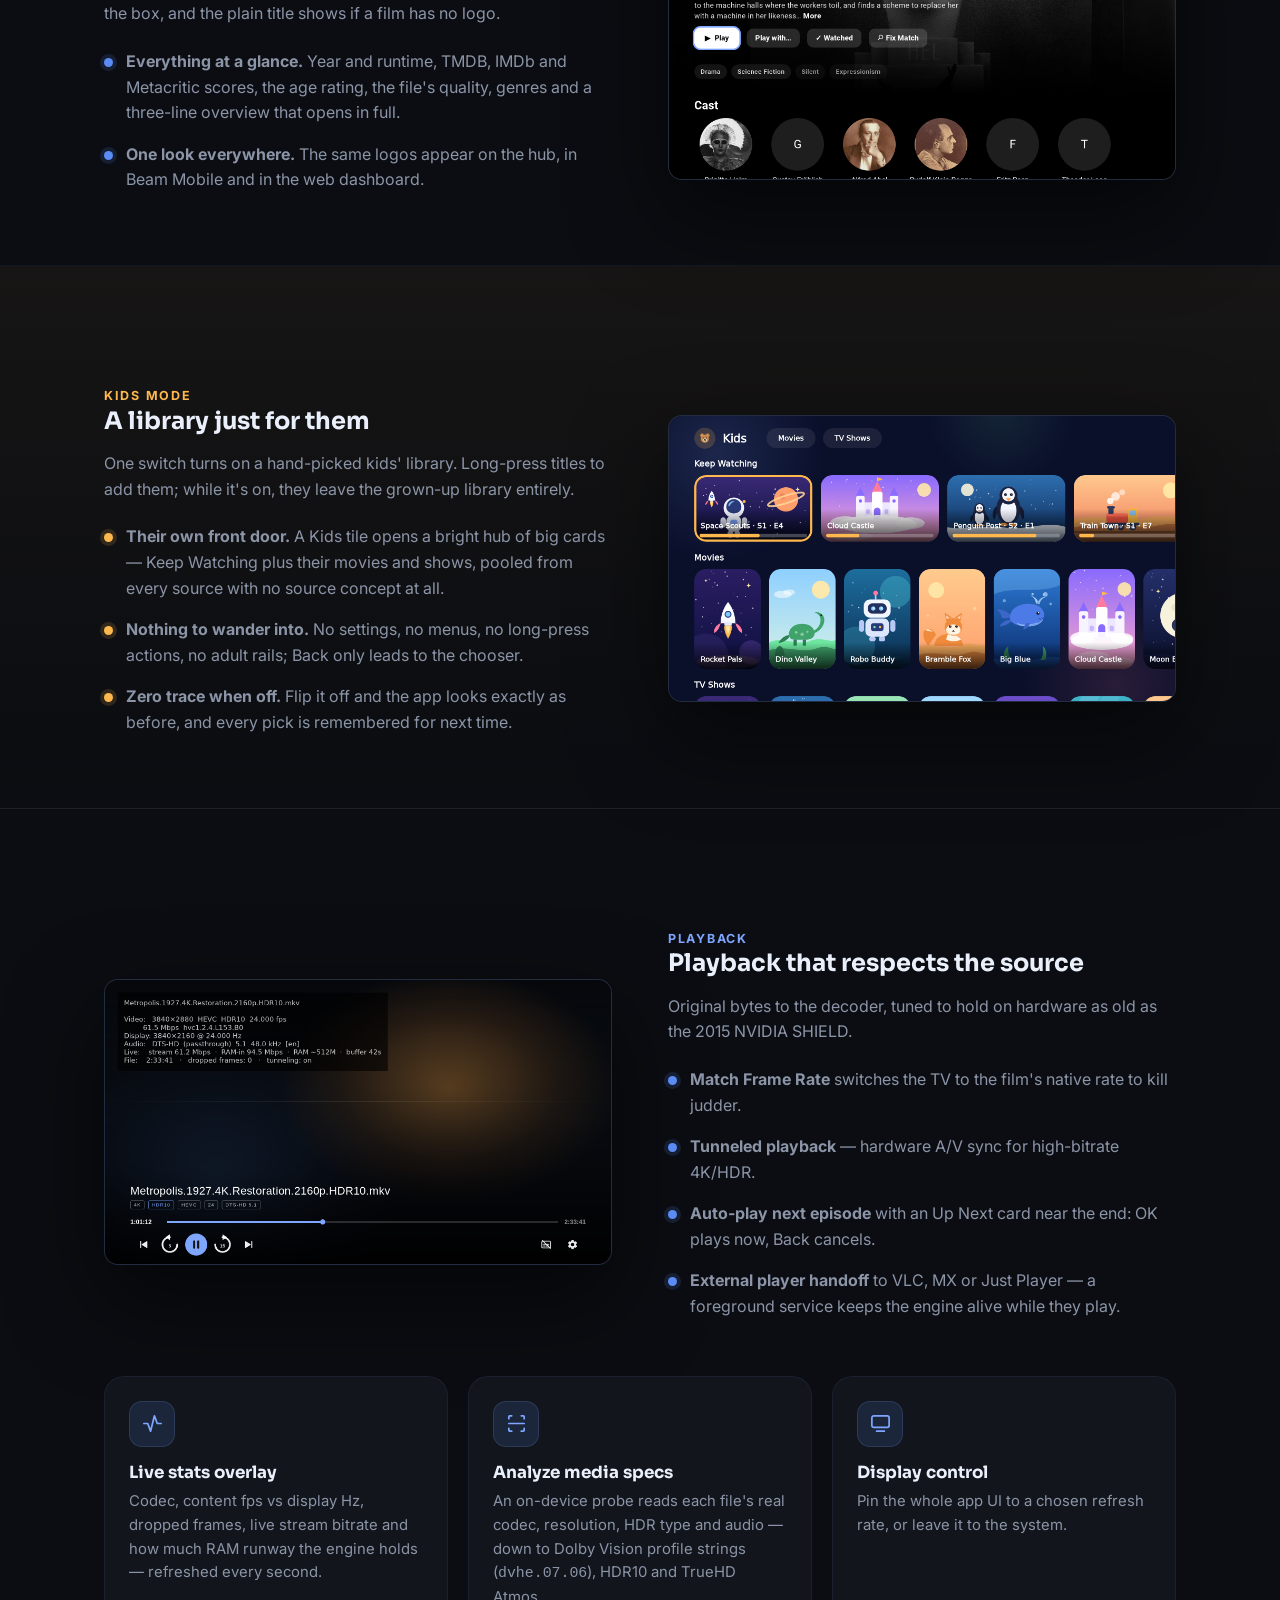
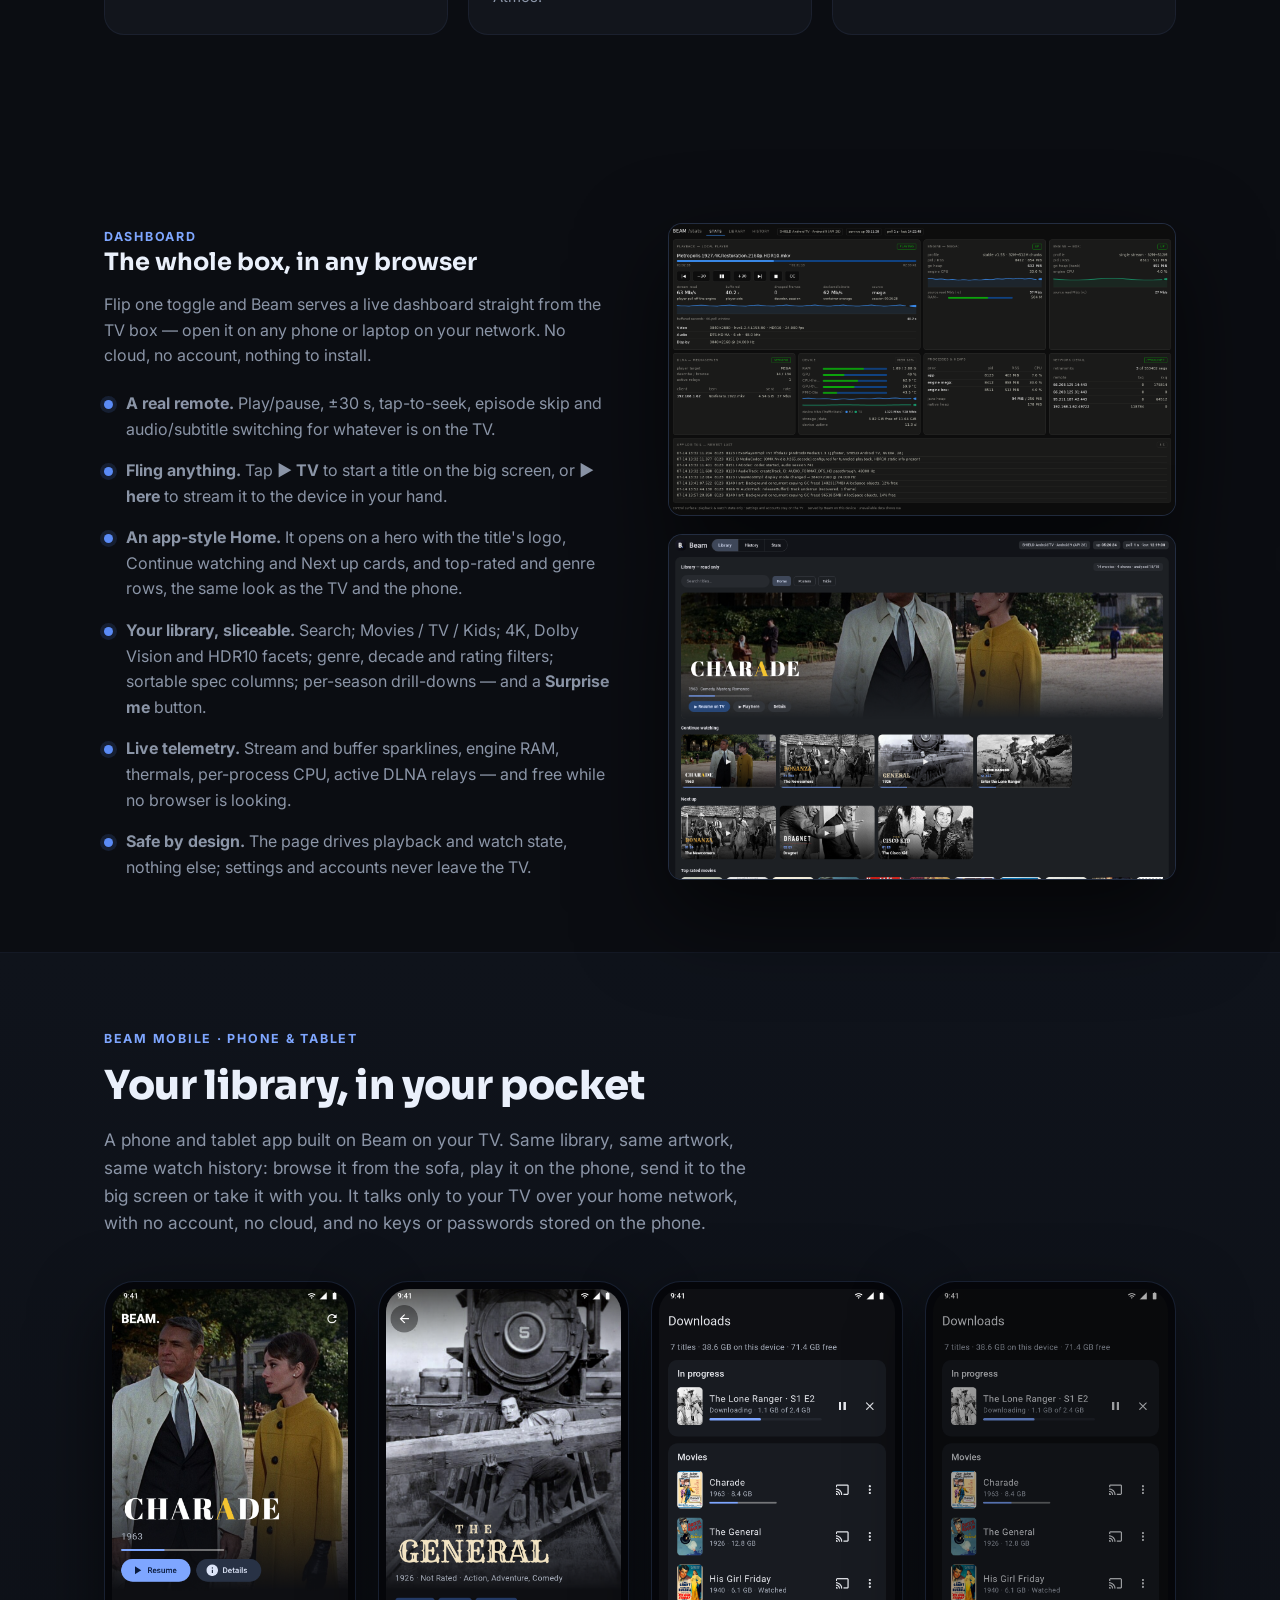
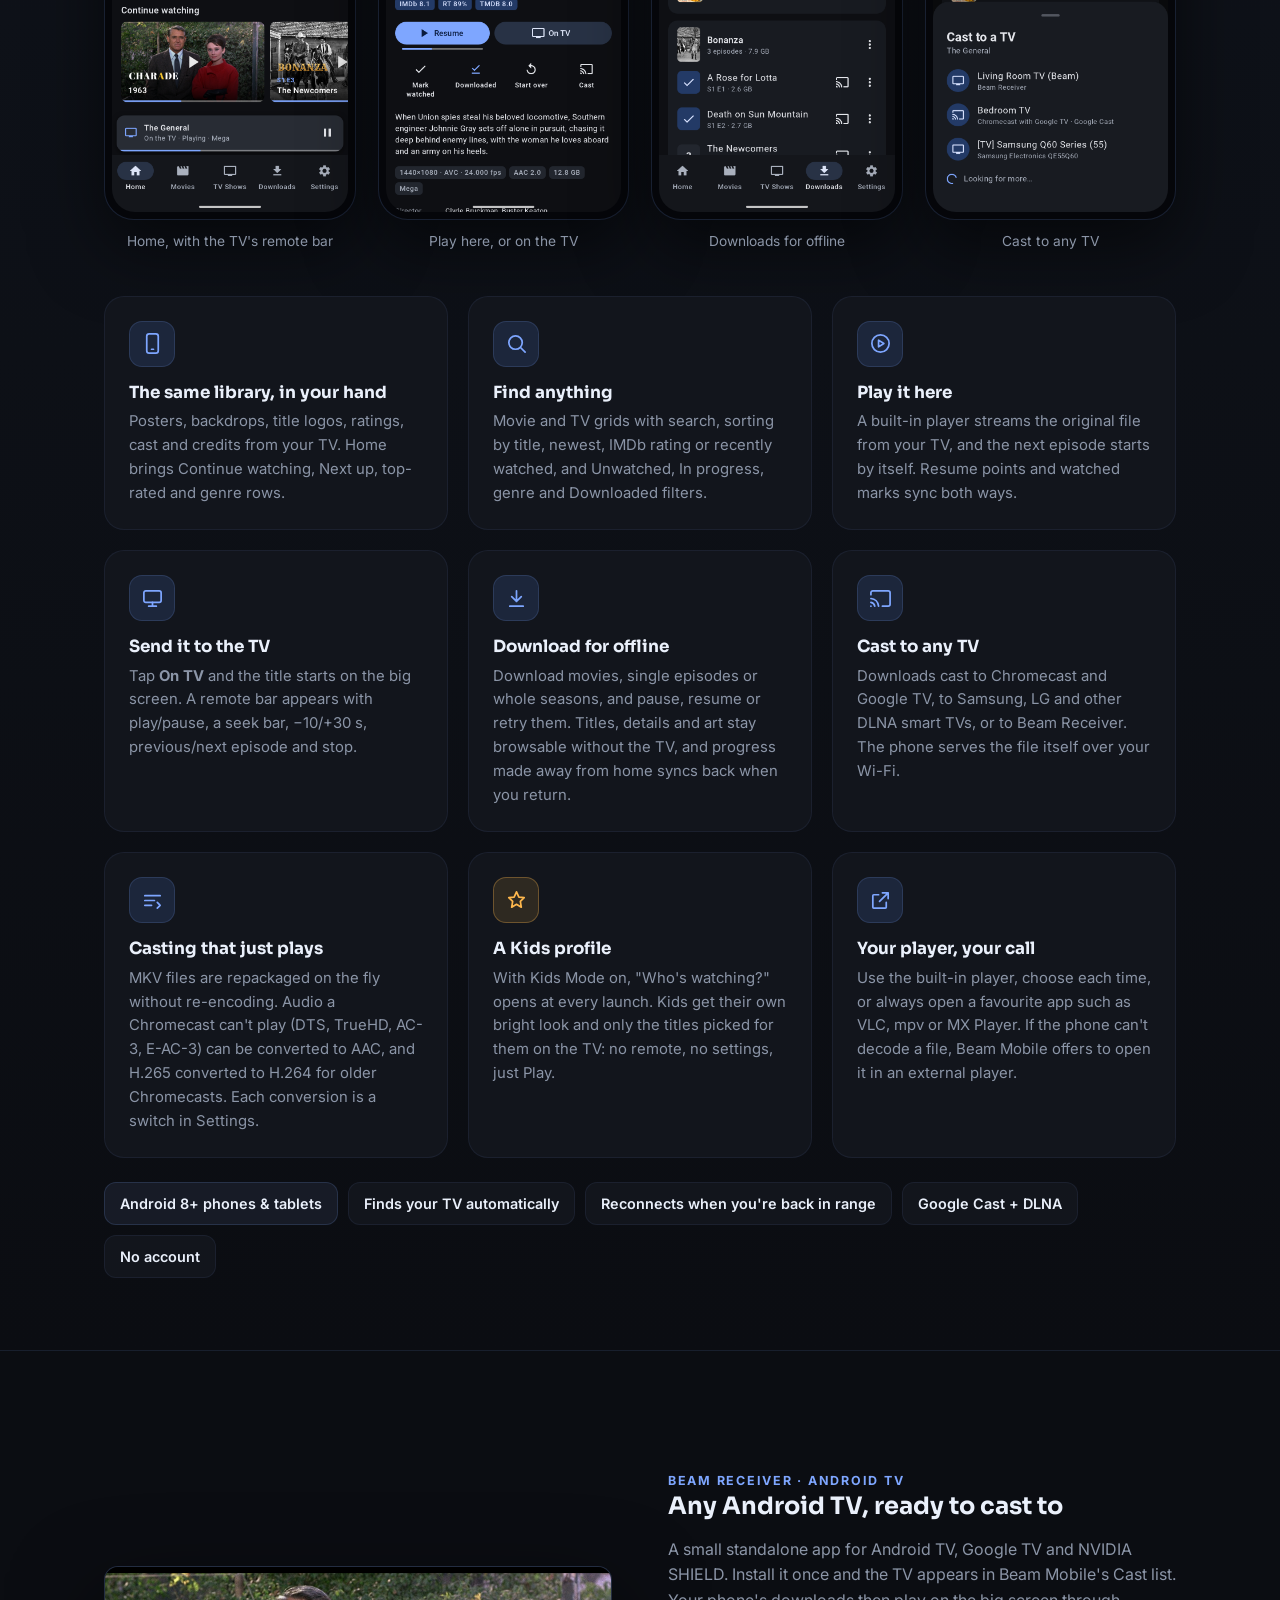
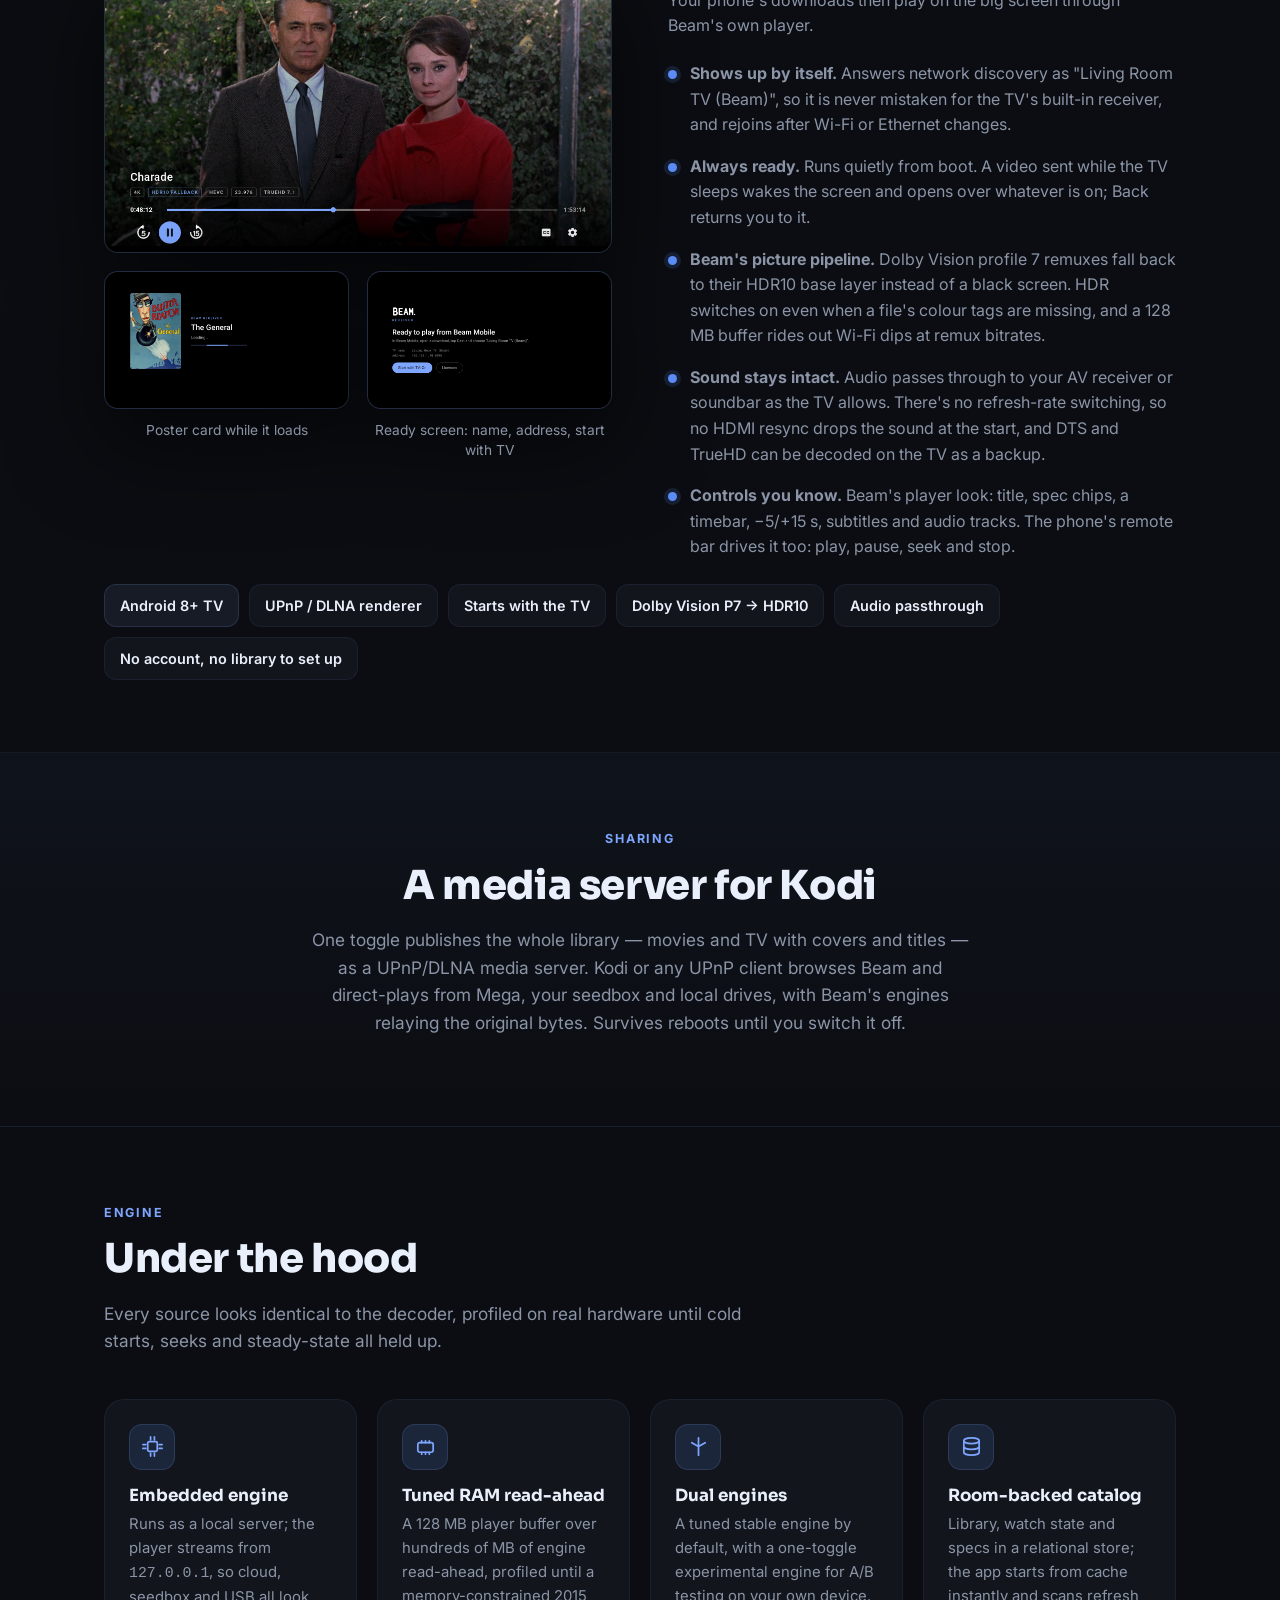
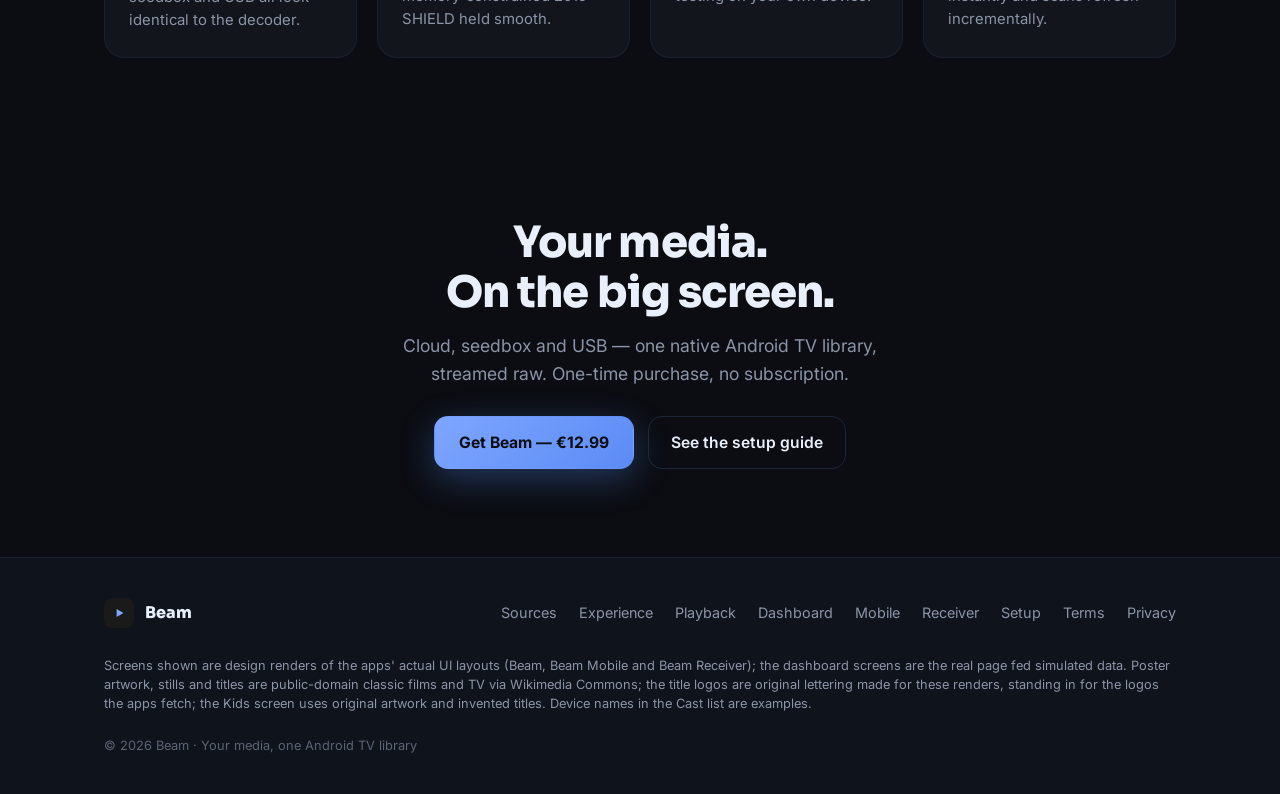
==== commit ef720c0b: "Showcase: title logos in the renders, new TV title page and dashboard Home - TV hub re-rendered from" ====
--- a/docs/index.html
+++ b/docs/index.html
@@ -10,11 +10,11 @@
 <meta property="og:title" content="Beam — Your media, one Android TV library">
 <meta property="og:description" content="Cloud, seedbox and USB drives — one native Android TV library, streamed raw to the big screen.">
 <meta property="og:url" content="https://jk-hosting.github.io/Beam-TV-App/">
-<meta property="og:image" content="https://jk-hosting.github.io/Beam-TV-App/screenshots/hub-v3.png">
+<meta property="og:image" content="https://jk-hosting.github.io/Beam-TV-App/screenshots/hub-v4.png">
 <meta name="twitter:card" content="summary_large_image">
 <meta name="twitter:title" content="Beam — Your media, one Android TV library">
 <meta name="twitter:description" content="Cloud, seedbox and USB drives — one native Android TV library, streamed raw to the big screen.">
-<meta name="twitter:image" content="https://jk-hosting.github.io/Beam-TV-App/screenshots/hub-v3.png">
+<meta name="twitter:image" content="https://jk-hosting.github.io/Beam-TV-App/screenshots/hub-v4.png">
 <link rel="icon" href="data:image/svg+xml,<svg xmlns='http://www.w3.org/2000/svg' viewBox='0 0 100 100'><rect width='100' height='100' rx='20' fill='%231A1A1A'/><polygon points='35,25 78,50 35,75' fill='%237EA6FF'/></svg>">
 <link rel="preconnect" href="https://fonts.googleapis.com">
 <link rel="preconnect" href="https://fonts.gstatic.com" crossorigin>
@@ -282,7 +282,7 @@
       </div>
     </div>
     <div class="hero-art">
-      <div class="screen"><img src="screenshots/hub-v3.png" alt="Beam home hub — a cinematic hero over Continue Watching and Suggestions rails"></div>
+      <div class="screen"><img src="screenshots/hub-v4.png" alt="Beam home hub — the title logo over a cinematic hero, with Continue Watching cards that carry each title's logo"></div>
     </div>
   </div>
 </header>
@@ -347,8 +347,8 @@
       <p>Every screen designed and battle-tested for D-pad navigation on a Leanback launcher, in Jetpack Compose for TV.</p>
     </div>
     <div class="grid4">
-      <div class="fcard"><div class="ico"><svg viewBox="0 0 24 24" fill="none" stroke="currentColor" stroke-width="1.8" stroke-linecap="round" stroke-linejoin="round"><rect x="3" y="4" width="18" height="12" rx="2"/><path d="M8 20h8M12 16v4"/></svg></div><h3>A real TV hub</h3><p>A cinematic hero mirrors the focused rail, over Continue Watching, Up Next and per-launch shuffled Suggestions.</p></div>
-      <div class="fcard"><div class="ico"><svg viewBox="0 0 24 24" fill="none" stroke="currentColor" stroke-width="1.8" stroke-linecap="round" stroke-linejoin="round"><rect x="3" y="4" width="18" height="16" rx="2"/><path d="M3 9h18M7 4v5M17 4v5"/></svg></div><h3>Rich metadata</h3><p>TMDB + OMDb posters, backdrops, ratings and awards, cached on-device with a configurable 256 MB–1 GB image cache.</p></div>
+      <div class="fcard"><div class="ico"><svg viewBox="0 0 24 24" fill="none" stroke="currentColor" stroke-width="1.8" stroke-linecap="round" stroke-linejoin="round"><rect x="3" y="4" width="18" height="12" rx="2"/><path d="M8 20h8M12 16v4"/></svg></div><h3>A real TV hub</h3><p>A cinematic hero with the title's logo mirrors the focused rail, over Continue Watching and Up Next cards that carry each title's logo, and per-launch shuffled Suggestions.</p></div>
+      <div class="fcard"><div class="ico"><svg viewBox="0 0 24 24" fill="none" stroke="currentColor" stroke-width="1.8" stroke-linecap="round" stroke-linejoin="round"><rect x="3" y="4" width="18" height="16" rx="2"/><path d="M3 9h18M7 4v5M17 4v5"/></svg></div><h3>Rich metadata</h3><p>Posters, backdrops, title logos, ratings and awards from TMDB, TheTVDB and OMDb, cached on-device with a configurable 256 MB–1 GB image cache.</p></div>
       <div class="fcard"><div class="ico"><svg viewBox="0 0 24 24" fill="none" stroke="currentColor" stroke-width="1.8" stroke-linecap="round" stroke-linejoin="round"><circle cx="11" cy="11" r="7"/><path d="M21 21l-4.3-4.3"/></svg></div><h3>Instant search</h3><p>Search every movie and show across your whole library as you type.</p></div>
       <div class="fcard"><div class="ico"><svg viewBox="0 0 24 24" fill="none" stroke="currentColor" stroke-width="1.8" stroke-linecap="round" stroke-linejoin="round"><circle cx="12" cy="8" r="4"/><path d="M4 20a8 8 0 0 1 16 0"/></svg></div><h3>Tap the cast</h3><p>Select any actor on a detail page and see everything else they appear in across your shelves.</p></div>
       <div class="fcard"><div class="ico"><svg viewBox="0 0 24 24" fill="none" stroke="currentColor" stroke-width="1.8" stroke-linecap="round" stroke-linejoin="round"><path d="M12 3 3 8l9 5 9-5-9-5Z"/><path d="M3 13l9 5 9-5"/></svg></div><h3>Franchise &amp; director rails</h3><p>A film's page gathers the rest of its collection and more from the same director — from your own library.</p></div>
@@ -363,6 +363,18 @@
         <h2>Your whole shelf, one wall</h2>
         <p class="muted">Posters from every drive and cloud, pooled into one grid. Big libraries get the alphabet strip; every title one press from playing, resuming or its detail page.</p>
       </div>
+    </div>
+    <div class="split" style="margin-top:44px">
+      <div class="txt">
+        <span class="eyebrow">Title pages</span>
+        <h2>Every title, its own logo</h2>
+        <p class="muted">Movies and shows open on their title logo over full-width backdrop art, the way streaming services present them. The logo is cached on the box, and the plain title shows if a film has no logo.</p>
+        <div class="sub">
+          <div class="item"><span class="dot"></span><span><b>Everything at a glance.</b> Year and runtime, TMDB, IMDb and Metacritic scores, the age rating, the file's quality, genres and a three-line overview that opens in full.</span></div>
+          <div class="item"><span class="dot"></span><span><b>One look everywhere.</b> The same logos appear on the hub, in Beam Mobile and in the web dashboard.</span></div>
+        </div>
+      </div>
+      <div class="screens"><div class="screen"><img src="screenshots/detail-v1.png" alt="Movie title page — the title logo over a full-width backdrop, with ratings, actions, genres and the cast row" loading="lazy"></div></div>
     </div>
   </div>
 </section>
@@ -419,6 +431,7 @@
         <div class="sub">
           <div class="item"><span class="dot"></span><span><b>A real remote.</b> Play/pause, ±30 s, tap-to-seek, episode skip and audio/subtitle switching for whatever is on the TV.</span></div>
           <div class="item"><span class="dot"></span><span><b>Fling anything.</b> Tap <b>▶ TV</b> to start a title on the big screen, or <b>▶ here</b> to stream it to the device in your hand.</span></div>
+          <div class="item"><span class="dot"></span><span><b>An app-style Home.</b> It opens on a hero with the title's logo, Continue watching and Next up cards, and top-rated and genre rows, the same look as the TV and the phone.</span></div>
           <div class="item"><span class="dot"></span><span><b>Your library, sliceable.</b> Search; Movies / TV / Kids; 4K, Dolby Vision and HDR10 facets; genre, decade and rating filters; sortable spec columns; per-season drill-downs — and a <b>Surprise me</b> button.</span></div>
           <div class="item"><span class="dot"></span><span><b>Live telemetry.</b> Stream and buffer sparklines, engine RAM, thermals, per-process CPU, active DLNA relays — and free while no browser is looking.</span></div>
           <div class="item"><span class="dot"></span><span><b>Safe by design.</b> The page drives playback and watch state, nothing else; settings and accounts never leave the TV.</span></div>
@@ -426,7 +439,7 @@
       </div>
       <div class="screens">
         <div class="screen"><img src="screenshots/dashboard-v1.png" alt="Web dashboard — live playback and device telemetry"></div>
-        <div class="screen"><img src="screenshots/dashboard-library-v1.png" alt="Web dashboard — library browser with facets and filters"></div>
+        <div class="screen"><img src="screenshots/dashboard-home-v1.png" alt="Web dashboard — app-style Home with a title-logo hero, Continue watching and Next up cards"></div>
       </div>
     </div>
   </div>
@@ -440,8 +453,8 @@
       <p>A phone and tablet app built on Beam on your TV. Same library, same artwork, same watch history: browse it from the sofa, play it on the phone, send it to the big screen or take it with you. It talks only to your TV over your home network, with no account, no cloud, and no keys or passwords stored on the phone.</p>
     </div>
     <div class="phones">
-      <figure><div class="phone"><img src="screenshots/mobile-home-v1.png" alt="Beam Mobile home — a hero over Continue watching, with the TV remote bar above the tabs" loading="lazy"></div><figcaption>Home, with the TV's remote bar</figcaption></figure>
-      <figure><div class="phone"><img src="screenshots/mobile-detail-v1.png" alt="Beam Mobile movie page — Resume, On TV, Mark watched, Downloaded, Start over and Cast" loading="lazy"></div><figcaption>Play here, or on the TV</figcaption></figure>
+      <figure><div class="phone"><img src="screenshots/mobile-home-v2.png" alt="Beam Mobile home — a hero over Continue watching, with the TV remote bar above the tabs" loading="lazy"></div><figcaption>Home, with the TV's remote bar</figcaption></figure>
+      <figure><div class="phone"><img src="screenshots/mobile-detail-v2.png" alt="Beam Mobile movie page — Resume, On TV, Mark watched, Downloaded, Start over and Cast" loading="lazy"></div><figcaption>Play here, or on the TV</figcaption></figure>
       <figure><div class="phone"><img src="screenshots/mobile-downloads-v1.png" alt="Beam Mobile downloads — in progress, movies and episodes, with storage used and free" loading="lazy"></div><figcaption>Downloads for offline</figcaption></figure>
       <figure><div class="phone"><img src="screenshots/mobile-cast-v1.png" alt="Beam Mobile Cast to a TV — Beam Receiver, a Google Cast device and a DLNA smart TV" loading="lazy"></div><figcaption>Cast to any TV</figcaption></figure>
     </div>
@@ -551,7 +564,7 @@
       <a href="terms.html">Terms</a>
       <a href="privacy.html">Privacy</a>
     </div>
-    <div class="disc">Screens shown are design renders of the apps' actual UI layouts (Beam, Beam Mobile and Beam Receiver); the dashboard screens are the real page fed simulated data. Poster artwork, stills and titles are public-domain classic films and TV via Wikimedia Commons; the Kids screen uses original artwork and invented titles. Device names in the Cast list are examples.</div>
+    <div class="disc">Screens shown are design renders of the apps' actual UI layouts (Beam, Beam Mobile and Beam Receiver); the dashboard screens are the real page fed simulated data. Poster artwork, stills and titles are public-domain classic films and TV via Wikimedia Commons; the title logos are original lettering made for these renders, standing in for the logos the apps fetch; the Kids screen uses original artwork and invented titles. Device names in the Cast list are examples.</div>
     <div class="copy">© 2026 Beam · Your media, one Android TV library</div>
   </div>
 </footer>
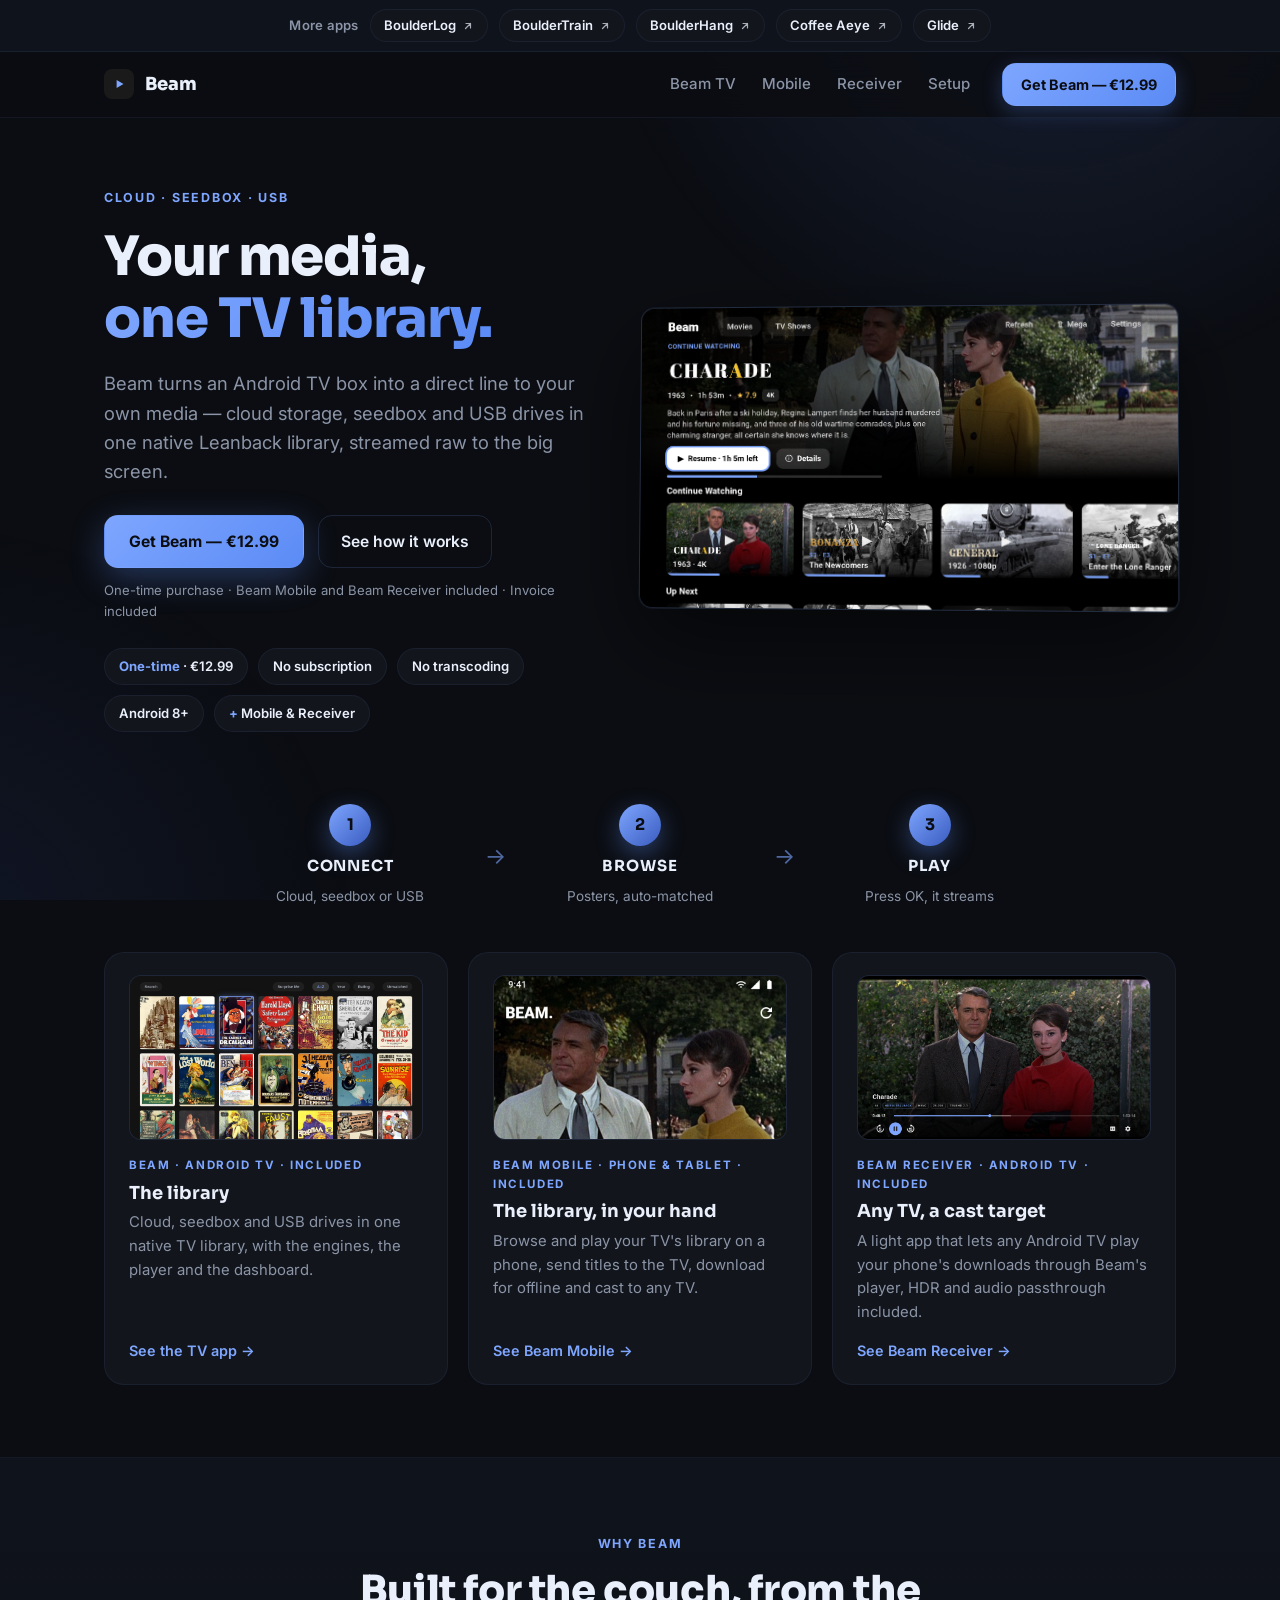
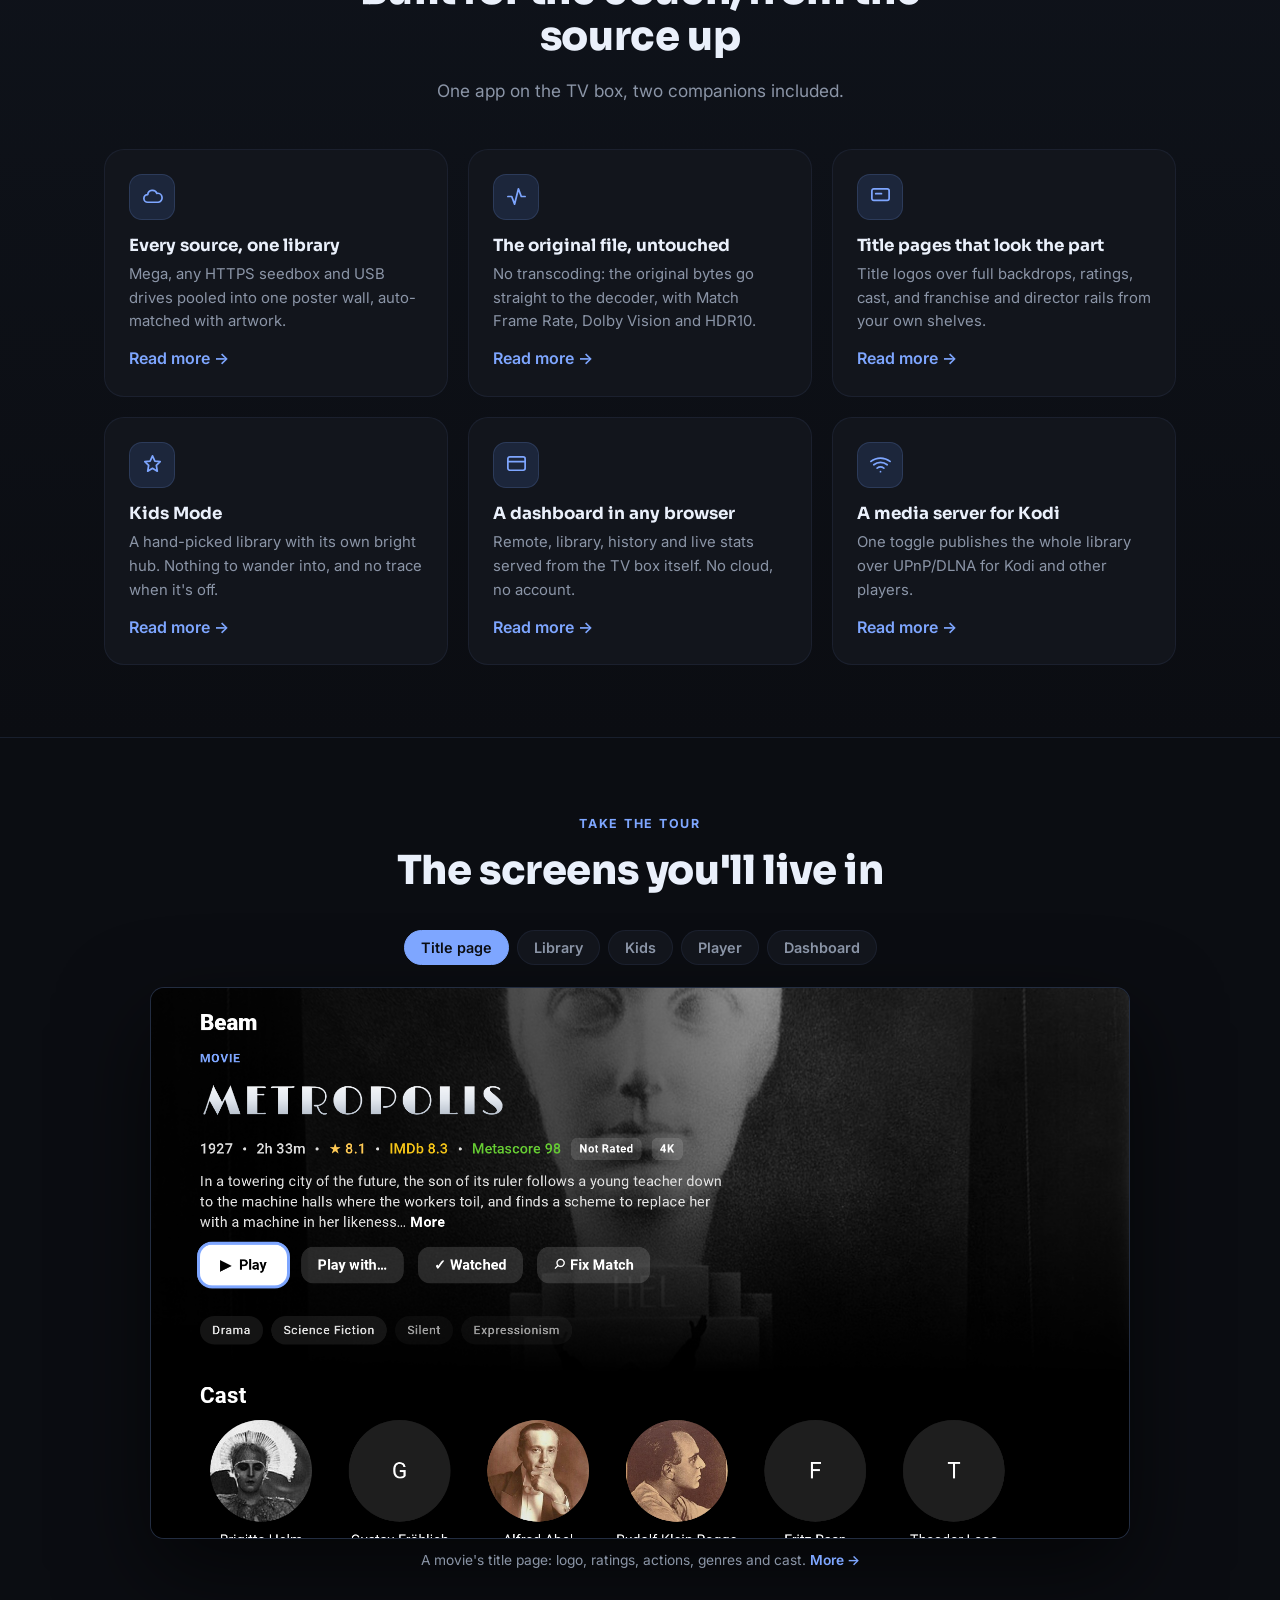
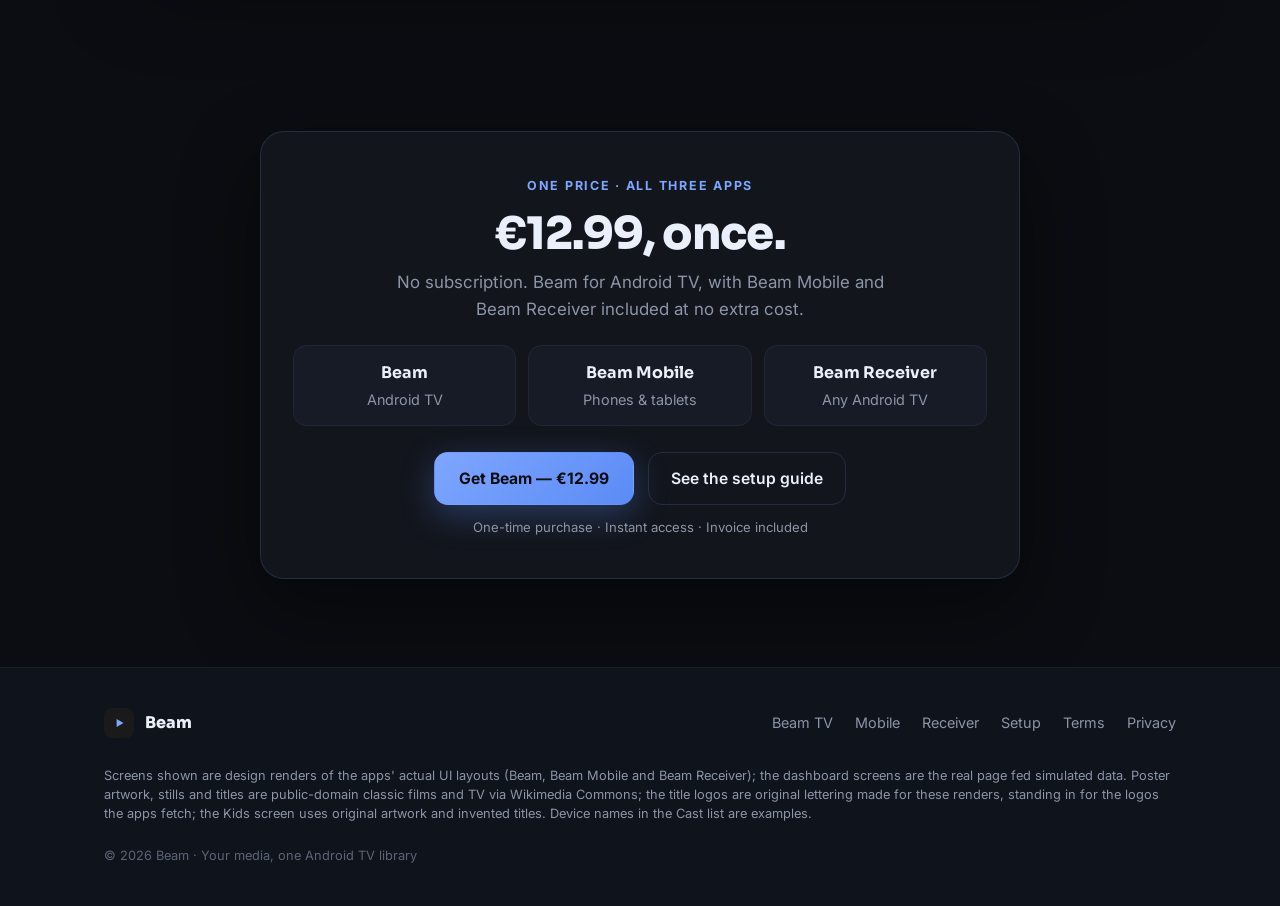
==== commit b5669745: "Site: split the single long page into Home, Beam TV, Mobile, Receiver - index.html is now a short ho" ====
--- a/docs/index.html
+++ b/docs/index.html
@@ -4,239 +4,28 @@
 <meta charset="UTF-8">
 <meta name="viewport" content="width=device-width, initial-scale=1">
 <title>Beam — Your media, one Android TV library</title>
-<meta name="description" content="Beam turns an Android TV box into a direct line to your own media — cloud, seedbox and USB drives in one native Leanback library, streamed raw to the big screen. One-time purchase, no subscription. Companion apps: Beam Mobile for phones and tablets, Beam Receiver for any Android TV.">
+<meta name="description" content="Beam turns an Android TV box into a direct line to your own media — cloud, seedbox and USB drives in one native Leanback library, streamed raw to the big screen. One-time purchase, no subscription, with Beam Mobile and Beam Receiver included.">
 <meta name="theme-color" content="#0B0D12">
 <meta property="og:type" content="website">
 <meta property="og:title" content="Beam — Your media, one Android TV library">
-<meta property="og:description" content="Cloud, seedbox and USB drives — one native Android TV library, streamed raw to the big screen.">
+<meta property="og:description" content="Beam turns an Android TV box into a direct line to your own media — cloud, seedbox and USB drives in one native Leanback library, streamed raw to the big screen. One-time purchase, no subscription, with Beam Mobile and Beam Receiver included.">
 <meta property="og:url" content="https://jk-hosting.github.io/Beam-TV-App/">
 <meta property="og:image" content="https://jk-hosting.github.io/Beam-TV-App/screenshots/hub-v4.png">
 <meta name="twitter:card" content="summary_large_image">
 <meta name="twitter:title" content="Beam — Your media, one Android TV library">
-<meta name="twitter:description" content="Cloud, seedbox and USB drives — one native Android TV library, streamed raw to the big screen.">
+<meta name="twitter:description" content="Beam turns an Android TV box into a direct line to your own media — cloud, seedbox and USB drives in one native Leanback library, streamed raw to the big screen. One-time purchase, no subscription, with Beam Mobile and Beam Receiver included.">
 <meta name="twitter:image" content="https://jk-hosting.github.io/Beam-TV-App/screenshots/hub-v4.png">
 <link rel="icon" href="data:image/svg+xml,<svg xmlns='http://www.w3.org/2000/svg' viewBox='0 0 100 100'><rect width='100' height='100' rx='20' fill='%231A1A1A'/><polygon points='35,25 78,50 35,75' fill='%237EA6FF'/></svg>">
 <link rel="preconnect" href="https://fonts.googleapis.com">
 <link rel="preconnect" href="https://fonts.gstatic.com" crossorigin>
 <link href="https://fonts.googleapis.com/css2?family=Inter:wght@400;500;600;700&family=Sora:wght@600;700;800&display=swap" rel="stylesheet">
-<style>
-:root{
-  --bg:#0B0D12; --bg2:#0F131B; --card:#12151C; --card2:#171B26;
-  --line:rgba(126,166,255,.16); --line2:rgba(126,166,255,.08);
-  --accent:#7EA6FF; --accent-bright:#5B8BF5; --accent-deep:#3A5CC0;
-  --ink:#EAF0FB; --muted:#8B95A7; --kids:#FFB84D; --maxw:1120px;
-}
-*{box-sizing:border-box}
-html{scroll-behavior:smooth}
-body{
-  margin:0; background:var(--bg); color:var(--ink);
-  font-family:'Inter',system-ui,-apple-system,Segoe UI,Roboto,sans-serif;
-  line-height:1.6; -webkit-font-smoothing:antialiased; overflow-x:hidden;
-}
-body::before{
-  content:""; position:fixed; inset:0; z-index:-1; pointer-events:none;
-  background:
-    radial-gradient(60vw 60vw at 82% -8%, rgba(91,139,245,.16), transparent 60%),
-    radial-gradient(55vw 55vw at -5% 105%, rgba(58,92,192,.12), transparent 60%);
-}
-a{color:inherit; text-decoration:none}
-img{max-width:100%; display:block}
-h1,h2,h3{font-family:'Sora',system-ui,sans-serif; line-height:1.15; margin:0}
-.wrap{max-width:var(--maxw); margin:0 auto; padding:0 24px}
-.eyebrow{font-size:.78rem; font-weight:700; letter-spacing:.14em; text-transform:uppercase; color:var(--accent)}
-.eyebrow.kids{color:var(--kids)}
-.muted{color:var(--muted)}
-
-/* APP BAR */
-.appbar{
-  display:flex; justify-content:center; align-items:center; gap:11px; flex-wrap:wrap;
-  padding:9px 24px; font-size:.82rem; color:var(--muted);
-  background:var(--bg2); border-bottom:1px solid var(--line2);
-}
-.appbar .lbl{font-weight:600; letter-spacing:.02em}
-.appbar a{
-  display:inline-flex; align-items:center; gap:6px; font-weight:600; color:var(--ink);
-  padding:5px 13px; border-radius:999px; background:var(--card); border:1px solid var(--line2);
-  transition:border-color .2s, color .2s;
-}
-.appbar a:hover{border-color:var(--accent); color:var(--accent)}
-.appbar a svg{width:12px; height:12px; opacity:.7}
-
-/* NAV */
-nav{
-  position:sticky; top:0; z-index:50; height:66px; display:flex; align-items:center;
-  background:rgba(11,13,18,.82); backdrop-filter:blur(14px);
-  border-bottom:1px solid var(--line2);
-}
-nav .wrap{display:flex; align-items:center; gap:24px; width:100%}
-.brand{display:flex; align-items:center; gap:11px; font-family:'Sora',sans-serif; font-weight:800; font-size:1.12rem}
-.brand .mark{width:30px; height:30px; border-radius:8px; background:#1A1A1A; display:grid; place-items:center}
-.brand .mark svg{width:16px; height:16px}
-.navlinks{display:flex; gap:26px; margin-left:auto; font-size:.94rem; font-weight:500}
-.navlinks a{color:var(--muted); transition:color .2s}
-.navlinks a:hover{color:var(--ink)}
-.nav-cta{margin-left:8px}
-
-/* BUTTONS */
-.btn{
-  display:inline-flex; align-items:center; gap:9px; font-weight:700; font-size:.98rem;
-  padding:13px 24px; border-radius:14px; border:1px solid transparent; cursor:pointer;
-  background:linear-gradient(135deg,var(--accent),var(--accent-bright)); color:#0b0d12;
-  box-shadow:0 10px 34px rgba(91,139,245,.32); transition:transform .18s, box-shadow .18s;
-}
-.btn:hover{transform:translateY(-2px); box-shadow:0 16px 44px rgba(91,139,245,.45)}
-.btn svg{width:18px; height:18px}
-.btn-ghost{
-  display:inline-flex; align-items:center; gap:8px; font-weight:600; font-size:.98rem;
-  padding:13px 22px; border-radius:14px; background:transparent; color:var(--ink);
-  border:1px solid var(--line); transition:border-color .2s, background .2s;
-}
-.btn-ghost:hover{border-color:var(--accent); background:rgba(126,166,255,.06)}
-.btn.small{padding:9px 18px; font-size:.9rem; box-shadow:0 6px 20px rgba(91,139,245,.28)}
-
-/* HERO */
-.hero{padding:66px 0 40px; position:relative}
-.hero-grid{display:grid; grid-template-columns:1fr 1.12fr; gap:48px; align-items:center}
-.hero h1{font-size:clamp(2.3rem,5vw,3.4rem); font-weight:800; letter-spacing:-.02em; margin:16px 0}
-.hero h1 .accent{background:linear-gradient(120deg,var(--accent),var(--accent-bright)); -webkit-background-clip:text; background-clip:text; -webkit-text-fill-color:transparent}
-.hero p.lead{font-size:1.15rem; color:var(--muted); max-width:520px}
-.cta-row{display:flex; gap:14px; flex-wrap:wrap; margin-top:28px; align-items:center}
-.cta-note{font-size:.82rem; color:var(--muted); margin-top:12px}
-.pills{display:flex; flex-wrap:wrap; gap:10px; margin-top:26px}
-.pill{
-  font-size:.82rem; font-weight:600; padding:7px 14px; border-radius:999px;
-  background:var(--card); border:1px solid var(--line2); color:var(--ink);
-}
-.pill b{color:var(--accent)}
-
-/* SCREEN FRAME (16:9 TV) */
-.screen{
-  border-radius:14px; border:1px solid var(--line); overflow:hidden;
-  box-shadow:0 34px 90px rgba(0,0,0,.6); background:var(--card);
-}
-.hero-art .screen{transform:perspective(1600px) rotateY(-5deg) rotateX(2deg)}
-
-/* STEPS */
-.steps{
-  display:grid; grid-template-columns:1fr auto 1fr auto 1fr; align-items:center; gap:14px;
-  max-width:820px; margin:12px auto 0;
-}
-.step{display:flex; flex-direction:column; align-items:center; text-align:center; gap:8px}
-.step .num{
-  width:42px; height:42px; border-radius:50%; display:grid; place-items:center;
-  font-family:'Sora',sans-serif; font-weight:700; color:#0b0d12;
-  background:linear-gradient(135deg,var(--accent),var(--accent-deep));
-  box-shadow:0 8px 24px rgba(91,139,245,.4);
-}
-.step .lbl{font-family:'Sora',sans-serif; font-weight:700; letter-spacing:.06em; font-size:.95rem}
-.arrow{color:var(--accent); font-size:1.4rem; opacity:.6}
-
-/* SECTIONS */
-section{padding:72px 0}
-.section-head{max-width:660px}
-.section-head.center{margin:0 auto; text-align:center}
-.section-head h2{font-size:clamp(1.8rem,3.6vw,2.5rem); font-weight:800; letter-spacing:-.01em; margin:12px 0}
-.section-head p{color:var(--muted); font-size:1.08rem}
-.split{display:grid; grid-template-columns:1fr 1fr; gap:56px; align-items:center; margin-top:44px}
-.split.rev .txt{order:2}
-.split .screens{display:flex; flex-direction:column; gap:18px}
-.sub{margin-top:22px; display:grid; gap:16px}
-.sub .item{display:flex; gap:13px}
-.sub .dot{flex:0 0 auto; width:9px; height:9px; border-radius:50%; background:var(--accent-bright); margin-top:9px; box-shadow:0 0 0 4px rgba(91,139,245,.14)}
-.sub.kids .dot{background:var(--kids); box-shadow:0 0 0 4px rgba(255,184,77,.14)}
-.sub .item b{font-weight:700}
-.sub .item span{color:var(--muted)}
-
-/* FEATURE GRID */
-.grid4{display:grid; grid-template-columns:repeat(4,1fr); gap:20px; margin-top:44px}
-.grid3{display:grid; grid-template-columns:repeat(3,1fr); gap:20px; margin-top:44px}
-.fcard{
-  background:var(--card); border:1px solid var(--line2); border-radius:20px; padding:24px;
-  transition:transform .2s, border-color .2s;
-}
-.fcard:hover{transform:translateY(-4px); border-color:var(--line)}
-.fcard .ico{
-  width:46px; height:46px; border-radius:13px; display:grid; place-items:center; margin-bottom:16px;
-  background:rgba(91,139,245,.14); border:1px solid var(--line); color:var(--accent);
-}
-.fcard .ico svg{width:23px; height:23px}
-.fcard h3{font-size:1.05rem; font-weight:700; margin-bottom:8px}
-.fcard p{color:var(--muted); font-size:.93rem; margin:0}
-
-/* CHIPS */
-.chips{display:flex; flex-wrap:wrap; gap:10px; margin-top:24px}
-.chip{
-  font-size:.9rem; font-weight:600; padding:9px 15px; border-radius:12px;
-  background:var(--card); border:1px solid var(--line2);
-}
-.chip.hot{border-color:var(--line); background:var(--card2)}
-
-/* KIDS BAND */
-.kids-band{background:linear-gradient(180deg,rgba(255,184,77,.05),transparent); border-top:1px solid var(--line2); border-bottom:1px solid var(--line2)}
-
-/* SHARING / CLOSER */
-.band{background:linear-gradient(180deg,var(--bg2),var(--bg)); border-top:1px solid var(--line2); border-bottom:1px solid var(--line2)}
-.closer{text-align:center; padding:88px 0}
-.closer h2{font-size:clamp(1.9rem,4vw,2.7rem); font-weight:800; letter-spacing:-.02em}
-.closer p{color:var(--muted); font-size:1.1rem; margin:14px auto 28px; max-width:520px}
-
-/* FOOTER */
-footer{border-top:1px solid var(--line2); padding:40px 0; background:var(--bg2)}
-footer .wrap{display:flex; align-items:center; gap:16px; flex-wrap:wrap; justify-content:space-between}
-footer .brand{font-size:1rem}
-footer .fnav{display:flex; gap:22px; flex-wrap:wrap; font-size:.9rem; color:var(--muted)}
-footer .fnav a:hover{color:var(--ink)}
-footer .disc{color:var(--muted); font-size:.8rem; width:100%; margin-top:12px; line-height:1.5}
-footer .copy{color:#5c6474; font-size:.8rem; width:100%; margin-top:6px}
-
-/* FAMILY (TV app, Mobile, Receiver) */
-.family{display:grid; grid-template-columns:repeat(3,1fr); gap:20px; margin-top:44px}
-.fam{
-  display:flex; flex-direction:column; gap:8px; background:var(--card); border:1px solid var(--line2);
-  border-radius:20px; padding:22px 24px; transition:transform .2s, border-color .2s;
-}
-.fam:hover{transform:translateY(-4px); border-color:var(--line)}
-.fam .eyebrow{font-size:.72rem}
-.fam h3{font-size:1.12rem; font-weight:700}
-.fam p{color:var(--muted); font-size:.93rem; margin:0}
-.fam .go{margin-top:auto; padding-top:6px; color:var(--accent); font-weight:600; font-size:.9rem}
-
-/* PHONE FRAMES (Beam Mobile renders are 412x915dp) */
-.phones{display:grid; grid-template-columns:repeat(4,1fr); gap:22px; margin-top:44px}
-.phones figure{margin:0}
-.phone{border-radius:30px; border:1px solid var(--line); background:#05060a; padding:7px; box-shadow:0 26px 70px rgba(0,0,0,.55)}
-.phone img{border-radius:23px; width:100%; aspect-ratio:412/915; object-fit:cover}
-figcaption{text-align:center; color:var(--muted); font-size:.86rem; margin-top:12px; line-height:1.45}
-
-/* RECEIVER */
-.rx-screens{display:flex; flex-direction:column; gap:18px}
-.rx-screens .pair{display:grid; grid-template-columns:1fr 1fr; gap:18px}
-.rx-screens figure{margin:0}
-
-@media(max-width:900px){
-  .hero-grid{grid-template-columns:1fr; gap:36px}
-  .hero-art{order:-1}
-  .hero-art .screen{transform:none}
-  .split{grid-template-columns:1fr; gap:34px}
-  .split.rev .txt{order:0}
-  .grid4{grid-template-columns:repeat(2,1fr)}
-  .grid3{grid-template-columns:repeat(2,1fr)}
-  .family{grid-template-columns:1fr}
-  .phones{grid-template-columns:repeat(2,1fr)}
-  .navlinks{display:none}
-}
-@media(max-width:560px){
-  .grid4,.grid3{grid-template-columns:1fr}
-  .phones{gap:14px}
-  .phone{border-radius:22px; padding:5px}
-  .phone img{border-radius:17px}
-  .rx-screens .pair{grid-template-columns:1fr}
-  .steps{grid-template-columns:1fr; gap:6px}
-  .arrow{transform:rotate(90deg)}
-}
-</style>
+<link rel="stylesheet" href="site.css">
+<script>
+/* Links into the old single page (index.html#mobile, #playback, …) land on the page that now holds that section. */
+(function(){var m={sources:"tv.html#sources",experience:"tv.html#experience",kids:"tv.html#kids",playback:"tv.html#playback",dashboard:"tv.html#dashboard",sharing:"tv.html#sharing",engine:"tv.html#engine",mobile:"mobile.html",receiver:"receiver.html"};var h=location.hash.slice(1);if(m[h])location.replace(m[h]);})();
+</script>
 </head>
-<body>
+<body id="top">
 
 <div class="appbar">
   <span class="lbl">More apps</span>
@@ -249,21 +38,20 @@
 
 <nav>
   <div class="wrap">
-    <a href="#top" class="brand"><span class="mark"><svg viewBox="0 0 100 100"><polygon points="35,25 78,50 35,75" fill="#7EA6FF"/></svg></span>Beam</a>
-    <div class="navlinks">
-      <a href="#sources">Sources</a>
-      <a href="#experience">Experience</a>
-      <a href="#playback">Playback</a>
-      <a href="#dashboard">Dashboard</a>
-      <a href="#mobile">Mobile</a>
-      <a href="#receiver">Receiver</a>
+    <a href="index.html" class="brand"><span class="mark"><svg viewBox="0 0 100 100"><polygon points="35,25 78,50 35,75" fill="#7EA6FF"/></svg></span>Beam</a>
+    <div class="navlinks" id="navlinks">
+      <a href="tv.html">Beam TV</a>
+      <a href="mobile.html">Mobile</a>
+      <a href="receiver.html">Receiver</a>
       <a href="setup.html">Setup</a>
+      <a class="menu-cta" href="https://buy.stripe.com/8x27sEbTx3Ks7jx2VD5wI00">Get Beam — €12.99</a>
     </div>
     <a class="btn small nav-cta" href="https://buy.stripe.com/8x27sEbTx3Ks7jx2VD5wI00">Get Beam — €12.99</a>
+    <button class="menu-btn" type="button" aria-label="Menu" aria-controls="navlinks" aria-expanded="false"><svg viewBox="0 0 24 24" fill="none" stroke="currentColor" stroke-width="2" stroke-linecap="round"><path d="M4 7h16M4 12h16M4 17h16"/></svg></button>
   </div>
 </nav>
 
-<header id="top" class="hero">
+<header class="hero">
   <div class="wrap hero-grid">
     <div>
       <span class="eyebrow">Cloud · Seedbox · USB</span>
@@ -271,14 +59,15 @@
       <p class="lead">Beam turns an Android TV box into a direct line to your own media — cloud storage, seedbox and USB drives in one native Leanback library, streamed raw to the big screen.</p>
       <div class="cta-row">
         <a class="btn" href="https://buy.stripe.com/8x27sEbTx3Ks7jx2VD5wI00">Get Beam — €12.99</a>
-        <a class="btn-ghost" href="#sources">See how it works</a>
+        <a class="btn-ghost" href="tv.html">See how it works</a>
       </div>
-      <div class="cta-note">One-time purchase · Instant access · Invoice included</div>
+      <div class="cta-note">One-time purchase · Beam Mobile and Beam Receiver included · Invoice included</div>
       <div class="pills">
         <span class="pill"><b>One-time</b> · €12.99</span>
         <span class="pill">No subscription</span>
         <span class="pill">No transcoding</span>
         <span class="pill">Android 8+</span>
+        <span class="pill"><b>+</b> Mobile &amp; Receiver</span>
       </div>
     </div>
     <div class="hero-art">
@@ -297,20 +86,23 @@
       <div class="step"><div class="num">3</div><div class="lbl">PLAY</div><div class="muted" style="font-size:.85rem">Press OK, it streams</div></div>
     </div>
     <div class="family">
-      <a class="fam" href="#sources">
-        <span class="eyebrow">Beam · Android TV</span>
+      <a class="fam" href="tv.html">
+        <img class="thumb" src="screenshots/grid-v4.png" alt="" loading="lazy">
+        <span class="eyebrow">Beam · Android TV · included</span>
         <h3>The library</h3>
         <p>Cloud, seedbox and USB drives in one native TV library, with the engines, the player and the dashboard.</p>
         <span class="go">See the TV app →</span>
       </a>
-      <a class="fam" href="#mobile">
-        <span class="eyebrow">Beam Mobile · Phone &amp; tablet</span>
+      <a class="fam" href="mobile.html">
+        <img class="thumb top" src="screenshots/mobile-home-v2.png" alt="" loading="lazy">
+        <span class="eyebrow">Beam Mobile · Phone &amp; tablet · included</span>
         <h3>The library, in your hand</h3>
         <p>Browse and play your TV's library on a phone, send titles to the TV, download for offline and cast to any TV.</p>
         <span class="go">See Beam Mobile →</span>
       </a>
-      <a class="fam" href="#receiver">
-        <span class="eyebrow">Beam Receiver · Android TV</span>
+      <a class="fam" href="receiver.html">
+        <img class="thumb" src="screenshots/receiver-player-v1.png" alt="" loading="lazy">
+        <span class="eyebrow">Beam Receiver · Android TV · included</span>
         <h3>Any TV, a cast target</h3>
         <p>A light app that lets any Android TV play your phone's downloads through Beam's player, HDR and audio passthrough included.</p>
         <span class="go">See Beam Receiver →</span>
@@ -319,247 +111,74 @@
   </div>
 </section>
 
-<section id="sources">
+<section id="why" class="band">
   <div class="wrap">
-    <div class="split">
-      <div class="txt">
-        <span class="eyebrow">Sources</span>
-        <h2>Three libraries, one chooser</h2>
-        <p class="muted">Each source is its own library with its own artwork, stats and hub. They stack into a chooser — and Beam reopens the one you used last.</p>
-        <div class="sub">
-          <div class="item"><span class="dot"></span><span><b>Mega.</b> Sign in once; your cloud becomes a poster wall. An embedded engine serves files directly — nothing downloads first.</span></div>
-          <div class="item"><span class="dot"></span><span><b>Seedbox (HTTPS).</b> Point Beam at any HTTPS file server for a second cloud library with its own isolated engine — a misbehaving box never touches Mega playback.</span></div>
-          <div class="item"><span class="dot"></span><span><b>Local drives.</b> USB and internal storage with per-drive Movies/TV assignment. Incremental scans; detached drives are remembered and flagged, not forgotten.</span></div>
-        </div>
-      </div>
-      <div class="screens">
-        <div class="screen"><img src="screenshots/chooser-v2.png" alt="Source chooser — Mega, seedbox, local drives and Kids"></div>
-      </div>
+    <div class="section-head center">
+      <span class="eyebrow">Why Beam</span>
+      <h2>Built for the couch, from the source up</h2>
+      <p>One app on the TV box, two companions included.</p>
+    </div>
+    <div class="grid3">
+      <a class="fcard" href="tv.html#sources"><div class="ico"><svg viewBox="0 0 24 24" fill="none" stroke="currentColor" stroke-width="1.8" stroke-linecap="round" stroke-linejoin="round"><path d="M7 18a4 4 0 0 1 0-8 5 5 0 0 1 9.6-1.3A3.5 3.5 0 0 1 18 18H7Z"/></svg></div><h3>Every source, one library</h3><p>Mega, any HTTPS seedbox and USB drives pooled into one poster wall, auto-matched with artwork.</p><span class="more" style="display:block;margin-top:12px">Read more →</span></a>
+      <a class="fcard" href="tv.html#playback"><div class="ico"><svg viewBox="0 0 24 24" fill="none" stroke="currentColor" stroke-width="1.8" stroke-linecap="round" stroke-linejoin="round"><path d="M3 12h4l3 8 4-16 3 8h4"/></svg></div><h3>The original file, untouched</h3><p>No transcoding: the original bytes go straight to the decoder, with Match Frame Rate, Dolby Vision and HDR10.</p><span class="more" style="display:block;margin-top:12px">Read more →</span></a>
+      <a class="fcard" href="tv.html#title-pages"><div class="ico"><svg viewBox="0 0 24 24" fill="none" stroke="currentColor" stroke-width="1.8" stroke-linecap="round" stroke-linejoin="round"><rect x="3" y="4" width="18" height="12" rx="2"/><path d="M7 9h6"/></svg></div><h3>Title pages that look the part</h3><p>Title logos over full backdrops, ratings, cast, and franchise and director rails from your own shelves.</p><span class="more" style="display:block;margin-top:12px">Read more →</span></a>
+      <a class="fcard" href="tv.html#kids"><div class="ico"><svg viewBox="0 0 24 24" fill="none" stroke="currentColor" stroke-width="1.8" stroke-linecap="round" stroke-linejoin="round"><path d="M12 3l2.5 5.5L20 9l-4 4 1 6-5-3-5 3 1-6-4-4 5.5-.5L12 3Z"/></svg></div><h3>Kids Mode</h3><p>A hand-picked library with its own bright hub. Nothing to wander into, and no trace when it's off.</p><span class="more" style="display:block;margin-top:12px">Read more →</span></a>
+      <a class="fcard" href="tv.html#dashboard"><div class="ico"><svg viewBox="0 0 24 24" fill="none" stroke="currentColor" stroke-width="1.8" stroke-linecap="round" stroke-linejoin="round"><rect x="3" y="4" width="18" height="14" rx="2"/><path d="M3 9h18"/></svg></div><h3>A dashboard in any browser</h3><p>Remote, library, history and live stats served from the TV box itself. No cloud, no account.</p><span class="more" style="display:block;margin-top:12px">Read more →</span></a>
+      <a class="fcard" href="tv.html#sharing"><div class="ico"><svg viewBox="0 0 24 24" fill="none" stroke="currentColor" stroke-width="1.8" stroke-linecap="round" stroke-linejoin="round"><path d="M2 8.8a16 16 0 0 1 20 0"/><path d="M5 12.3a11 11 0 0 1 14 0"/><path d="M8.5 15.8a6 6 0 0 1 7 0"/><path d="M12 19.5h.01"/></svg></div><h3>A media server for Kodi</h3><p>One toggle publishes the whole library over UPnP/DLNA for Kodi and other players.</p><span class="more" style="display:block;margin-top:12px">Read more →</span></a>
     </div>
   </div>
 </section>
 
-<section id="experience">
+<section id="tour">
   <div class="wrap">
-    <div class="section-head">
-      <span class="eyebrow">Experience</span>
-      <h2>Built for the couch</h2>
-      <p>Every screen designed and battle-tested for D-pad navigation on a Leanback launcher, in Jetpack Compose for TV.</p>
+    <div class="section-head center">
+      <span class="eyebrow">Take the tour</span>
+      <h2>The screens you'll live in</h2>
     </div>
-    <div class="grid4">
-      <div class="fcard"><div class="ico"><svg viewBox="0 0 24 24" fill="none" stroke="currentColor" stroke-width="1.8" stroke-linecap="round" stroke-linejoin="round"><rect x="3" y="4" width="18" height="12" rx="2"/><path d="M8 20h8M12 16v4"/></svg></div><h3>A real TV hub</h3><p>A cinematic hero with the title's logo mirrors the focused rail, over Continue Watching and Up Next cards that carry each title's logo, and per-launch shuffled Suggestions.</p></div>
-      <div class="fcard"><div class="ico"><svg viewBox="0 0 24 24" fill="none" stroke="currentColor" stroke-width="1.8" stroke-linecap="round" stroke-linejoin="round"><rect x="3" y="4" width="18" height="16" rx="2"/><path d="M3 9h18M7 4v5M17 4v5"/></svg></div><h3>Rich metadata</h3><p>Posters, backdrops, title logos, ratings and awards from TMDB, TheTVDB and OMDb, cached on-device with a configurable 256 MB–1 GB image cache.</p></div>
-      <div class="fcard"><div class="ico"><svg viewBox="0 0 24 24" fill="none" stroke="currentColor" stroke-width="1.8" stroke-linecap="round" stroke-linejoin="round"><circle cx="11" cy="11" r="7"/><path d="M21 21l-4.3-4.3"/></svg></div><h3>Instant search</h3><p>Search every movie and show across your whole library as you type.</p></div>
-      <div class="fcard"><div class="ico"><svg viewBox="0 0 24 24" fill="none" stroke="currentColor" stroke-width="1.8" stroke-linecap="round" stroke-linejoin="round"><circle cx="12" cy="8" r="4"/><path d="M4 20a8 8 0 0 1 16 0"/></svg></div><h3>Tap the cast</h3><p>Select any actor on a detail page and see everything else they appear in across your shelves.</p></div>
-      <div class="fcard"><div class="ico"><svg viewBox="0 0 24 24" fill="none" stroke="currentColor" stroke-width="1.8" stroke-linecap="round" stroke-linejoin="round"><path d="M12 3 3 8l9 5 9-5-9-5Z"/><path d="M3 13l9 5 9-5"/></svg></div><h3>Franchise &amp; director rails</h3><p>A film's page gathers the rest of its collection and more from the same director — from your own library.</p></div>
-      <div class="fcard"><div class="ico"><svg viewBox="0 0 24 24" fill="none" stroke="currentColor" stroke-width="1.8" stroke-linecap="round" stroke-linejoin="round"><path d="M4 7h8M4 12h6M4 17h4"/><path d="M17 5v14M17 19l3-3M17 19l-3-3"/></svg></div><h3>A–Z quick jump</h3><p>Flick past the last poster and an alphabet strip fades in; jump by letter and focus lands ready to play.</p></div>
-      <div class="fcard"><div class="ico"><svg viewBox="0 0 24 24" fill="none" stroke="currentColor" stroke-width="1.8" stroke-linecap="round" stroke-linejoin="round"><path d="M3 12a9 9 0 1 0 3-6.7"/><path d="M3 4v4h4"/></svg></div><h3>Resume everywhere</h3><p>Every play action, from any rail or grid, picks up exactly where you stopped.</p></div>
-      <div class="fcard"><div class="ico"><svg viewBox="0 0 24 24" fill="none" stroke="currentColor" stroke-width="1.8" stroke-linecap="round" stroke-linejoin="round"><path d="M9 4h6v5h5v6h-5v5H9v-5H4V9h5V4Z"/></svg></div><h3>D-pad first</h3><p>No touch shortcuts, no phone habits — designed for a remote from the first frame.</p></div>
-    </div>
-    <div class="split" style="margin-top:44px">
-      <div class="screens"><div class="screen"><img src="screenshots/grid-v4.png" alt="Movie library grid with the A–Z quick-jump strip"></div></div>
-      <div class="txt">
-        <span class="eyebrow">The library</span>
-        <h2>Your whole shelf, one wall</h2>
-        <p class="muted">Posters from every drive and cloud, pooled into one grid. Big libraries get the alphabet strip; every title one press from playing, resuming or its detail page.</p>
+    <div class="gallery">
+      <div class="gtabs" role="tablist" aria-label="Screens">
+      <button class="gtab" type="button" role="tab" id="t-title" aria-controls="g-title" aria-selected="true">Title page</button>
+      <button class="gtab" type="button" role="tab" id="t-library" aria-controls="g-library" aria-selected="false">Library</button>
+      <button class="gtab" type="button" role="tab" id="t-kids" aria-controls="g-kids" aria-selected="false">Kids</button>
+      <button class="gtab" type="button" role="tab" id="t-player" aria-controls="g-player" aria-selected="false">Player</button>
+      <button class="gtab" type="button" role="tab" id="t-dash" aria-controls="g-dash" aria-selected="false">Dashboard</button>
       </div>
-    </div>
-    <div class="split" style="margin-top:44px">
-      <div class="txt">
-        <span class="eyebrow">Title pages</span>
-        <h2>Every title, its own logo</h2>
-        <p class="muted">Movies and shows open on their title logo over full-width backdrop art, the way streaming services present them. The logo is cached on the box, and the plain title shows if a film has no logo.</p>
-        <div class="sub">
-          <div class="item"><span class="dot"></span><span><b>Everything at a glance.</b> Year and runtime, TMDB, IMDb and Metacritic scores, the age rating, the file's quality, genres and a three-line overview that opens in full.</span></div>
-          <div class="item"><span class="dot"></span><span><b>One look everywhere.</b> The same logos appear on the hub, in Beam Mobile and in the web dashboard.</span></div>
-        </div>
-      </div>
-      <div class="screens"><div class="screen"><img src="screenshots/detail-v1.png" alt="Movie title page — the title logo over a full-width backdrop, with ratings, actions, genres and the cast row" loading="lazy"></div></div>
+    <figure class="gpanel" role="tabpanel" id="g-title" aria-labelledby="t-title"><div class="screen"><img src="screenshots/detail-v1.png" alt="A movie's title page: logo, ratings, actions, genres and cast."></div><figcaption>A movie's title page: logo, ratings, actions, genres and cast. <a href="tv.html#title-pages">More →</a></figcaption></figure>
+    <figure class="gpanel" role="tabpanel" id="g-library" aria-labelledby="t-library"><div class="screen"><img src="screenshots/grid-v4.png" alt="Every drive and cloud on one poster wall, with the A–Z quick jump." loading="lazy"></div><figcaption>Every drive and cloud on one poster wall, with the A–Z quick jump. <a href="tv.html#experience">More →</a></figcaption></figure>
+    <figure class="gpanel" role="tabpanel" id="g-kids" aria-labelledby="t-kids"><div class="screen"><img src="screenshots/kids-v1.png" alt="The Kids hub: big cards, their titles only." loading="lazy"></div><figcaption>The Kids hub: big cards, their titles only. <a href="tv.html#kids">More →</a></figcaption></figure>
+    <figure class="gpanel" role="tabpanel" id="g-player" aria-labelledby="t-player"><div class="screen"><img src="screenshots/player-v3.png" alt="The player with its live stats overlay." loading="lazy"></div><figcaption>The player with its live stats overlay. <a href="tv.html#playback">More →</a></figcaption></figure>
+    <figure class="gpanel" role="tabpanel" id="g-dash" aria-labelledby="t-dash"><div class="screen"><img src="screenshots/dashboard-home-v1.png" alt="The web dashboard's Home, served by the TV box to any browser." loading="lazy"></div><figcaption>The web dashboard's Home, served by the TV box to any browser. <a href="tv.html#dashboard">More →</a></figcaption></figure>
     </div>
   </div>
 </section>
 
-<section id="kids" class="kids-band">
+<section class="closer" id="price">
   <div class="wrap">
-    <div class="split">
-      <div class="txt">
-        <span class="eyebrow kids">Kids Mode</span>
-        <h2>A library just for them</h2>
-        <p class="muted">One switch turns on a hand-picked kids' library. Long-press titles to add them; while it's on, they leave the grown-up library entirely.</p>
-        <div class="sub kids">
-          <div class="item"><span class="dot"></span><span><b>Their own front door.</b> A Kids tile opens a bright hub of big cards — Keep Watching plus their movies and shows, pooled from every source with no source concept at all.</span></div>
-          <div class="item"><span class="dot"></span><span><b>Nothing to wander into.</b> No settings, no menus, no long-press actions, no adult rails; Back only leads to the chooser.</span></div>
-          <div class="item"><span class="dot"></span><span><b>Zero trace when off.</b> Flip it off and the app looks exactly as before, and every pick is remembered for next time.</span></div>
-        </div>
+    <div class="price">
+      <span class="eyebrow">One price · all three apps</span>
+      <h2>€12.99, once.</h2>
+      <p>No subscription. Beam for Android TV, with Beam Mobile and Beam Receiver included at no extra cost.</p>
+      <ul class="incl">
+        <li><b>Beam</b>Android TV</li>
+        <li><b>Beam Mobile</b>Phones &amp; tablets</li>
+        <li><b>Beam Receiver</b>Any Android TV</li>
+      </ul>
+      <div class="cta-row">
+        <a class="btn" href="https://buy.stripe.com/8x27sEbTx3Ks7jx2VD5wI00">Get Beam — €12.99</a>
+        <a class="btn-ghost" href="setup.html">See the setup guide</a>
       </div>
-      <div class="screens"><div class="screen"><img src="screenshots/kids-v1.png" alt="The Kids hub — Keep Watching, Movies and TV Shows rails of big picture cards"></div></div>
-    </div>
-  </div>
-</section>
-
-<section id="playback">
-  <div class="wrap">
-    <div class="split rev">
-      <div class="txt">
-        <span class="eyebrow">Playback</span>
-        <h2>Playback that respects the source</h2>
-        <p class="muted">Original bytes to the decoder, tuned to hold on hardware as old as the 2015 NVIDIA SHIELD.</p>
-        <div class="sub">
-          <div class="item"><span class="dot"></span><span><b>Match Frame Rate</b> switches the TV to the film's native rate to kill judder.</span></div>
-          <div class="item"><span class="dot"></span><span><b>Tunneled playback</b> — hardware A/V sync for high-bitrate 4K/HDR.</span></div>
-          <div class="item"><span class="dot"></span><span><b>Auto-play next episode</b> with an Up Next card near the end: OK plays now, Back cancels.</span></div>
-          <div class="item"><span class="dot"></span><span><b>External player handoff</b> to VLC, MX or Just Player — a foreground service keeps the engine alive while they play.</span></div>
-        </div>
-      </div>
-      <div class="screens"><div class="screen"><img src="screenshots/player-v3.png" alt="Player with the live stats overlay — codec, fps, bitrate and engine RAM"></div></div>
-    </div>
-    <div class="grid3" style="margin-top:56px">
-      <div class="fcard"><div class="ico"><svg viewBox="0 0 24 24" fill="none" stroke="currentColor" stroke-width="1.8" stroke-linecap="round" stroke-linejoin="round"><path d="M3 12h4l3 8 4-16 3 8h4"/></svg></div><h3>Live stats overlay</h3><p>Codec, content fps vs display Hz, dropped frames, live stream bitrate and how much RAM runway the engine holds — refreshed every second.</p></div>
-      <div class="fcard"><div class="ico"><svg viewBox="0 0 24 24" fill="none" stroke="currentColor" stroke-width="1.8" stroke-linecap="round" stroke-linejoin="round"><path d="M4 7V5a1 1 0 0 1 1-1h2M17 4h2a1 1 0 0 1 1 1v2M20 17v2a1 1 0 0 1-1 1h-2M7 20H5a1 1 0 0 1-1-1v-2M4 12h16"/></svg></div><h3>Analyze media specs</h3><p>An on-device probe reads each file's real codec, resolution, HDR type and audio — down to Dolby Vision profile strings (<code>dvhe.07.06</code>), HDR10 and TrueHD Atmos.</p></div>
-      <div class="fcard"><div class="ico"><svg viewBox="0 0 24 24" fill="none" stroke="currentColor" stroke-width="1.8" stroke-linecap="round" stroke-linejoin="round"><rect x="3" y="4" width="18" height="12" rx="2"/><path d="M8 20h8"/></svg></div><h3>Display control</h3><p>Pin the whole app UI to a chosen refresh rate, or leave it to the system.</p></div>
-    </div>
-  </div>
-</section>
-
-<section id="dashboard">
-  <div class="wrap">
-    <div class="split">
-      <div class="txt">
-        <span class="eyebrow">Dashboard</span>
-        <h2>The whole box, in any browser</h2>
-        <p class="muted">Flip one toggle and Beam serves a live dashboard straight from the TV box — open it on any phone or laptop on your network. No cloud, no account, nothing to install.</p>
-        <div class="sub">
-          <div class="item"><span class="dot"></span><span><b>A real remote.</b> Play/pause, ±30 s, tap-to-seek, episode skip and audio/subtitle switching for whatever is on the TV.</span></div>
-          <div class="item"><span class="dot"></span><span><b>Fling anything.</b> Tap <b>▶ TV</b> to start a title on the big screen, or <b>▶ here</b> to stream it to the device in your hand.</span></div>
-          <div class="item"><span class="dot"></span><span><b>An app-style Home.</b> It opens on a hero with the title's logo, Continue watching and Next up cards, and top-rated and genre rows, the same look as the TV and the phone.</span></div>
-          <div class="item"><span class="dot"></span><span><b>Your library, sliceable.</b> Search; Movies / TV / Kids; 4K, Dolby Vision and HDR10 facets; genre, decade and rating filters; sortable spec columns; per-season drill-downs — and a <b>Surprise me</b> button.</span></div>
-          <div class="item"><span class="dot"></span><span><b>Live telemetry.</b> Stream and buffer sparklines, engine RAM, thermals, per-process CPU, active DLNA relays — and free while no browser is looking.</span></div>
-          <div class="item"><span class="dot"></span><span><b>Safe by design.</b> The page drives playback and watch state, nothing else; settings and accounts never leave the TV.</span></div>
-        </div>
-      </div>
-      <div class="screens">
-        <div class="screen"><img src="screenshots/dashboard-v1.png" alt="Web dashboard — live playback and device telemetry"></div>
-        <div class="screen"><img src="screenshots/dashboard-home-v1.png" alt="Web dashboard — app-style Home with a title-logo hero, Continue watching and Next up cards"></div>
-      </div>
-    </div>
-  </div>
-</section>
-
-<section id="mobile" class="band">
-  <div class="wrap">
-    <div class="section-head">
-      <span class="eyebrow">Beam Mobile · Phone &amp; tablet</span>
-      <h2>Your library, in your pocket</h2>
-      <p>A phone and tablet app built on Beam on your TV. Same library, same artwork, same watch history: browse it from the sofa, play it on the phone, send it to the big screen or take it with you. It talks only to your TV over your home network, with no account, no cloud, and no keys or passwords stored on the phone.</p>
-    </div>
-    <div class="phones">
-      <figure><div class="phone"><img src="screenshots/mobile-home-v2.png" alt="Beam Mobile home — a hero over Continue watching, with the TV remote bar above the tabs" loading="lazy"></div><figcaption>Home, with the TV's remote bar</figcaption></figure>
-      <figure><div class="phone"><img src="screenshots/mobile-detail-v2.png" alt="Beam Mobile movie page — Resume, On TV, Mark watched, Downloaded, Start over and Cast" loading="lazy"></div><figcaption>Play here, or on the TV</figcaption></figure>
-      <figure><div class="phone"><img src="screenshots/mobile-downloads-v1.png" alt="Beam Mobile downloads — in progress, movies and episodes, with storage used and free" loading="lazy"></div><figcaption>Downloads for offline</figcaption></figure>
-      <figure><div class="phone"><img src="screenshots/mobile-cast-v1.png" alt="Beam Mobile Cast to a TV — Beam Receiver, a Google Cast device and a DLNA smart TV" loading="lazy"></div><figcaption>Cast to any TV</figcaption></figure>
-    </div>
-    <div class="grid3">
-      <div class="fcard"><div class="ico"><svg viewBox="0 0 24 24" fill="none" stroke="currentColor" stroke-width="1.8" stroke-linecap="round" stroke-linejoin="round"><rect x="6" y="2" width="12" height="20" rx="2.5"/><path d="M11 18h2"/></svg></div><h3>The same library, in your hand</h3><p>Posters, backdrops, title logos, ratings, cast and credits from your TV. Home brings Continue watching, Next up, top-rated and genre rows.</p></div>
-      <div class="fcard"><div class="ico"><svg viewBox="0 0 24 24" fill="none" stroke="currentColor" stroke-width="1.8" stroke-linecap="round" stroke-linejoin="round"><circle cx="11" cy="11" r="7"/><path d="M21 21l-4.3-4.3"/></svg></div><h3>Find anything</h3><p>Movie and TV grids with search, sorting by title, newest, IMDb rating or recently watched, and Unwatched, In progress, genre and Downloaded filters.</p></div>
-      <div class="fcard"><div class="ico"><svg viewBox="0 0 24 24" fill="none" stroke="currentColor" stroke-width="1.8" stroke-linecap="round" stroke-linejoin="round"><circle cx="12" cy="12" r="9"/><path d="M10 8.5v7l5.5-3.5L10 8.5Z"/></svg></div><h3>Play it here</h3><p>A built-in player streams the original file from your TV, and the next episode starts by itself. Resume points and watched marks sync both ways.</p></div>
-      <div class="fcard"><div class="ico"><svg viewBox="0 0 24 24" fill="none" stroke="currentColor" stroke-width="1.8" stroke-linecap="round" stroke-linejoin="round"><rect x="3" y="4" width="18" height="12" rx="2"/><path d="M8 20h8M12 16v4"/></svg></div><h3>Send it to the TV</h3><p>Tap <b>On TV</b> and the title starts on the big screen. A remote bar appears with play/pause, a seek bar, −10/+30 s, previous/next episode and stop.</p></div>
-      <div class="fcard"><div class="ico"><svg viewBox="0 0 24 24" fill="none" stroke="currentColor" stroke-width="1.8" stroke-linecap="round" stroke-linejoin="round"><path d="M12 4v11M7 10l5 5 5-5M5 20h14"/></svg></div><h3>Download for offline</h3><p>Download movies, single episodes or whole seasons, and pause, resume or retry them. Titles, details and art stay browsable without the TV, and progress made away from home syncs back when you return.</p></div>
-      <div class="fcard"><div class="ico"><svg viewBox="0 0 24 24" fill="none" stroke="currentColor" stroke-width="1.8" stroke-linecap="round" stroke-linejoin="round"><path d="M2 8V6a2 2 0 0 1 2-2h16a2 2 0 0 1 2 2v12a2 2 0 0 1-2 2h-6"/><path d="M2 12a9 9 0 0 1 8 8M2 16a5 5 0 0 1 4 4M2 20h.01"/></svg></div><h3>Cast to any TV</h3><p>Downloads cast to Chromecast and Google TV, to Samsung, LG and other DLNA smart TVs, or to Beam Receiver. The phone serves the file itself over your Wi-Fi.</p></div>
-      <div class="fcard"><div class="ico"><svg viewBox="0 0 24 24" fill="none" stroke="currentColor" stroke-width="1.8" stroke-linecap="round" stroke-linejoin="round"><path d="M4 7h16M4 12h10M4 17h7"/><path d="M17 14l3 3-3 3"/></svg></div><h3>Casting that just plays</h3><p>MKV files are repackaged on the fly without re-encoding. Audio a Chromecast can't play (DTS, TrueHD, AC-3, E-AC-3) can be converted to AAC, and H.265 converted to H.264 for older Chromecasts. Each conversion is a switch in Settings.</p></div>
-      <div class="fcard"><div class="ico" style="color:var(--kids); background:rgba(255,184,77,.12); border-color:rgba(255,184,77,.3)"><svg viewBox="0 0 24 24" fill="none" stroke="currentColor" stroke-width="1.8" stroke-linecap="round" stroke-linejoin="round"><path d="M12 3l2.5 5.5L20 9l-4 4 1 6-5-3-5 3 1-6-4-4 5.5-.5L12 3Z"/></svg></div><h3>A Kids profile</h3><p>With Kids Mode on, "Who's watching?" opens at every launch. Kids get their own bright look and only the titles picked for them on the TV: no remote, no settings, just Play.</p></div>
-      <div class="fcard"><div class="ico"><svg viewBox="0 0 24 24" fill="none" stroke="currentColor" stroke-width="1.8" stroke-linecap="round" stroke-linejoin="round"><path d="M14 4h6v6M20 4l-9 9M18 14v5a1 1 0 0 1-1 1H5a1 1 0 0 1-1-1V7a1 1 0 0 1 1-1h5"/></svg></div><h3>Your player, your call</h3><p>Use the built-in player, choose each time, or always open a favourite app such as VLC, mpv or MX Player. If the phone can't decode a file, Beam Mobile offers to open it in an external player.</p></div>
-    </div>
-    <div class="chips">
-      <span class="chip hot">Android 8+ phones &amp; tablets</span>
-      <span class="chip">Finds your TV automatically</span>
-      <span class="chip">Reconnects when you're back in range</span>
-      <span class="chip">Google Cast + DLNA</span>
-      <span class="chip">No account</span>
-    </div>
-  </div>
-</section>
-
-<section id="receiver">
-  <div class="wrap">
-    <div class="split rev">
-      <div class="txt">
-        <span class="eyebrow">Beam Receiver · Android TV</span>
-        <h2>Any Android TV, ready to cast to</h2>
-        <p class="muted">A small standalone app for Android TV, Google TV and NVIDIA SHIELD. Install it once and the TV appears in Beam Mobile's Cast list. Your phone's downloads then play on the big screen through Beam's own player.</p>
-        <div class="sub">
-          <div class="item"><span class="dot"></span><span><b>Shows up by itself.</b> Answers network discovery as "Living Room TV (Beam)", so it is never mistaken for the TV's built-in receiver, and rejoins after Wi-Fi or Ethernet changes.</span></div>
-          <div class="item"><span class="dot"></span><span><b>Always ready.</b> Runs quietly from boot. A video sent while the TV sleeps wakes the screen and opens over whatever is on; Back returns you to it.</span></div>
-          <div class="item"><span class="dot"></span><span><b>Beam's picture pipeline.</b> Dolby Vision profile 7 remuxes fall back to their HDR10 base layer instead of a black screen. HDR switches on even when a file's colour tags are missing, and a 128 MB buffer rides out Wi-Fi dips at remux bitrates.</span></div>
-          <div class="item"><span class="dot"></span><span><b>Sound stays intact.</b> Audio passes through to your AV receiver or soundbar as the TV allows. There's no refresh-rate switching, so no HDMI resync drops the sound at the start, and DTS and TrueHD can be decoded on the TV as a backup.</span></div>
-          <div class="item"><span class="dot"></span><span><b>Controls you know.</b> Beam's player look: title, spec chips, a timebar, −5/+15 s, subtitles and audio tracks. The phone's remote bar drives it too: play, pause, seek and stop.</span></div>
-        </div>
-      </div>
-      <div class="rx-screens">
-        <figure><div class="screen"><img src="screenshots/receiver-player-v1.png" alt="Beam Receiver playing a cast — title, 4K / HDR10 fallback / HEVC / 23.976 / TrueHD 7.1 chips, timebar and controls" loading="lazy"></div></figure>
-        <div class="pair">
-          <figure><div class="screen"><img src="screenshots/receiver-loading-v1.png" alt="Beam Receiver loading card — poster, title and progress" loading="lazy"></div><figcaption>Poster card while it loads</figcaption></figure>
-          <figure><div class="screen"><img src="screenshots/receiver-ready-v1.png" alt="Beam Receiver ready screen — TV name, address and Start with TV" loading="lazy"></div><figcaption>Ready screen: name, address, start with TV</figcaption></figure>
-        </div>
-      </div>
-    </div>
-    <div class="chips">
-      <span class="chip hot">Android 8+ TV</span>
-      <span class="chip">UPnP / DLNA renderer</span>
-      <span class="chip">Starts with the TV</span>
-      <span class="chip">Dolby Vision P7 → HDR10</span>
-      <span class="chip">Audio passthrough</span>
-      <span class="chip">No account, no library to set up</span>
-    </div>
-  </div>
-</section>
-
-<section class="band">
-  <div class="wrap">
-    <div class="section-head center">
-      <span class="eyebrow">Sharing</span>
-      <h2>A media server for Kodi</h2>
-      <p>One toggle publishes the whole library — movies and TV with covers and titles — as a UPnP/DLNA media server. Kodi or any UPnP client browses Beam and direct-plays from Mega, your seedbox and local drives, with Beam's engines relaying the original bytes. Survives reboots until you switch it off.</p>
-    </div>
-  </div>
-</section>
-
-<section id="engine">
-  <div class="wrap">
-    <div class="section-head">
-      <span class="eyebrow">Engine</span>
-      <h2>Under the hood</h2>
-      <p>Every source looks identical to the decoder, profiled on real hardware until cold starts, seeks and steady-state all held up.</p>
-    </div>
-    <div class="grid4">
-      <div class="fcard"><div class="ico"><svg viewBox="0 0 24 24" fill="none" stroke="currentColor" stroke-width="1.8" stroke-linecap="round" stroke-linejoin="round"><rect x="7" y="7" width="10" height="10" rx="1.5"/><path d="M10 2v3M14 2v3M10 19v3M14 19v3M2 10h3M2 14h3M19 10h3M19 14h3"/></svg></div><h3>Embedded engine</h3><p>Runs as a local server; the player streams from <code>127.0.0.1</code>, so cloud, seedbox and USB all look identical to the decoder.</p></div>
-      <div class="fcard"><div class="ico"><svg viewBox="0 0 24 24" fill="none" stroke="currentColor" stroke-width="1.8" stroke-linecap="round" stroke-linejoin="round"><rect x="4" y="8" width="16" height="10" rx="2"/><path d="M8 8V6M12 8V6M16 8V6M8 18v2M12 18v2M16 18v2"/></svg></div><h3>Tuned RAM read-ahead</h3><p>A 128 MB player buffer over hundreds of MB of engine read-ahead, profiled until a memory-constrained 2015 SHIELD held smooth.</p></div>
-      <div class="fcard"><div class="ico"><svg viewBox="0 0 24 24" fill="none" stroke="currentColor" stroke-width="1.8" stroke-linecap="round" stroke-linejoin="round"><path d="M12 3v18M5 8l7 4 7-4"/></svg></div><h3>Dual engines</h3><p>A tuned stable engine by default, with a one-toggle experimental engine for A/B testing on your own device.</p></div>
-      <div class="fcard"><div class="ico"><svg viewBox="0 0 24 24" fill="none" stroke="currentColor" stroke-width="1.8" stroke-linecap="round" stroke-linejoin="round"><ellipse cx="12" cy="6" rx="8" ry="3"/><path d="M4 6v12c0 1.7 3.6 3 8 3s8-1.3 8-3V6M4 12c0 1.7 3.6 3 8 3s8-1.3 8-3"/></svg></div><h3>Room-backed catalog</h3><p>Library, watch state and specs in a relational store; the app starts from cache instantly and scans refresh incrementally.</p></div>
-    </div>
-  </div>
-</section>
-
-<section class="closer">
-  <div class="wrap">
-    <h2>Your media.<br>On the big screen.</h2>
-    <p>Cloud, seedbox and USB — one native Android TV library, streamed raw. One-time purchase, no subscription.</p>
-    <div style="display:flex; gap:14px; flex-wrap:wrap; justify-content:center">
-      <a class="btn" href="https://buy.stripe.com/8x27sEbTx3Ks7jx2VD5wI00">Get Beam — €12.99</a>
-      <a class="btn-ghost" href="setup.html">See the setup guide</a>
+      <div class="cta-note">One-time purchase · Instant access · Invoice included</div>
     </div>
   </div>
 </section>
 
 <footer>
   <div class="wrap">
-    <a href="#top" class="brand"><span class="mark"><svg viewBox="0 0 100 100"><polygon points="35,25 78,50 35,75" fill="#7EA6FF"/></svg></span>Beam</a>
+    <a href="index.html" class="brand"><span class="mark"><svg viewBox="0 0 100 100"><polygon points="35,25 78,50 35,75" fill="#7EA6FF"/></svg></span>Beam</a>
     <div class="fnav">
-      <a href="#sources">Sources</a>
-      <a href="#experience">Experience</a>
-      <a href="#playback">Playback</a>
-      <a href="#dashboard">Dashboard</a>
-      <a href="#mobile">Mobile</a>
-      <a href="#receiver">Receiver</a>
+      <a href="tv.html">Beam TV</a>
+      <a href="mobile.html">Mobile</a>
+      <a href="receiver.html">Receiver</a>
       <a href="setup.html">Setup</a>
       <a href="terms.html">Terms</a>
       <a href="privacy.html">Privacy</a>
@@ -569,5 +188,7 @@
   </div>
 </footer>
 
+<a class="totop" href="#top" aria-label="Back to top"><svg viewBox="0 0 24 24" fill="none" stroke="currentColor" stroke-width="2.2" stroke-linecap="round" stroke-linejoin="round"><path d="M12 19V5M6 11l6-6 6 6"/></svg></a>
+<script src="site.js"></script>
 </body>
 </html>
--- a/docs/site.css
+++ b/docs/site.css
@@ -0,0 +1,310 @@
+/* Beam site: shared styles for every page. */
+:root{
+  --bg:#0B0D12; --bg2:#0F131B; --card:#12151C; --card2:#171B26;
+  --line:rgba(126,166,255,.16); --line2:rgba(126,166,255,.08);
+  --accent:#7EA6FF; --accent-bright:#5B8BF5; --accent-deep:#3A5CC0;
+  --ink:#EAF0FB; --muted:#8B95A7; --kids:#FFB84D; --maxw:1120px;
+}
+*{box-sizing:border-box}
+html{scroll-behavior:smooth}
+body{
+  margin:0; background:var(--bg); color:var(--ink);
+  font-family:'Inter',system-ui,-apple-system,Segoe UI,Roboto,sans-serif;
+  line-height:1.6; -webkit-font-smoothing:antialiased; overflow-x:hidden;
+}
+body::before{
+  content:""; position:fixed; inset:0; z-index:-1; pointer-events:none;
+  background:
+    radial-gradient(60vw 60vw at 82% -8%, rgba(91,139,245,.16), transparent 60%),
+    radial-gradient(55vw 55vw at -5% 105%, rgba(58,92,192,.12), transparent 60%);
+}
+a{color:inherit; text-decoration:none}
+img{max-width:100%; display:block}
+h1,h2,h3{font-family:'Sora',system-ui,sans-serif; line-height:1.15; margin:0}
+.wrap{max-width:var(--maxw); margin:0 auto; padding:0 24px}
+.eyebrow{font-size:.78rem; font-weight:700; letter-spacing:.14em; text-transform:uppercase; color:var(--accent)}
+.eyebrow.kids{color:var(--kids)}
+.muted{color:var(--muted)}
+
+/* APP BAR */
+.appbar{
+  display:flex; justify-content:center; align-items:center; gap:11px; flex-wrap:wrap;
+  padding:9px 24px; font-size:.82rem; color:var(--muted);
+  background:var(--bg2); border-bottom:1px solid var(--line2);
+}
+.appbar .lbl{font-weight:600; letter-spacing:.02em}
+.appbar a{
+  display:inline-flex; align-items:center; gap:6px; font-weight:600; color:var(--ink);
+  padding:5px 13px; border-radius:999px; background:var(--card); border:1px solid var(--line2);
+  transition:border-color .2s, color .2s;
+}
+.appbar a:hover{border-color:var(--accent); color:var(--accent)}
+.appbar a svg{width:12px; height:12px; opacity:.7}
+
+/* NAV */
+nav{
+  position:sticky; top:0; z-index:50; height:66px; display:flex; align-items:center;
+  background:rgba(11,13,18,.82); backdrop-filter:blur(14px);
+  border-bottom:1px solid var(--line2);
+}
+nav .wrap{display:flex; align-items:center; gap:24px; width:100%}
+.brand{display:flex; align-items:center; gap:11px; font-family:'Sora',sans-serif; font-weight:800; font-size:1.12rem}
+.brand .mark{width:30px; height:30px; border-radius:8px; background:#1A1A1A; display:grid; place-items:center}
+.brand .mark svg{width:16px; height:16px}
+.navlinks{display:flex; gap:26px; margin-left:auto; font-size:.94rem; font-weight:500}
+.navlinks a{color:var(--muted); transition:color .2s}
+.navlinks a:hover{color:var(--ink)}
+.nav-cta{margin-left:8px}
+
+/* BUTTONS */
+.btn{
+  display:inline-flex; align-items:center; gap:9px; font-weight:700; font-size:.98rem;
+  padding:13px 24px; border-radius:14px; border:1px solid transparent; cursor:pointer;
+  background:linear-gradient(135deg,var(--accent),var(--accent-bright)); color:#0b0d12;
+  box-shadow:0 10px 34px rgba(91,139,245,.32); transition:transform .18s, box-shadow .18s;
+}
+.btn:hover{transform:translateY(-2px); box-shadow:0 16px 44px rgba(91,139,245,.45)}
+.btn svg{width:18px; height:18px}
+.btn-ghost{
+  display:inline-flex; align-items:center; gap:8px; font-weight:600; font-size:.98rem;
+  padding:13px 22px; border-radius:14px; background:transparent; color:var(--ink);
+  border:1px solid var(--line); transition:border-color .2s, background .2s;
+}
+.btn-ghost:hover{border-color:var(--accent); background:rgba(126,166,255,.06)}
+.btn.small{padding:9px 18px; font-size:.9rem; box-shadow:0 6px 20px rgba(91,139,245,.28)}
+
+/* HERO */
+.hero{padding:66px 0 40px; position:relative}
+.hero-grid{display:grid; grid-template-columns:1fr 1.12fr; gap:48px; align-items:center}
+.hero h1{font-size:clamp(2.3rem,5vw,3.4rem); font-weight:800; letter-spacing:-.02em; margin:16px 0}
+.hero h1 .accent{background:linear-gradient(120deg,var(--accent),var(--accent-bright)); -webkit-background-clip:text; background-clip:text; -webkit-text-fill-color:transparent}
+.hero p.lead{font-size:1.15rem; color:var(--muted); max-width:520px}
+.cta-row{display:flex; gap:14px; flex-wrap:wrap; margin-top:28px; align-items:center}
+.cta-note{font-size:.82rem; color:var(--muted); margin-top:12px}
+.pills{display:flex; flex-wrap:wrap; gap:10px; margin-top:26px}
+.pill{
+  font-size:.82rem; font-weight:600; padding:7px 14px; border-radius:999px;
+  background:var(--card); border:1px solid var(--line2); color:var(--ink);
+}
+.pill b{color:var(--accent)}
+
+/* SCREEN FRAME (16:9 TV) */
+.screen{
+  border-radius:14px; border:1px solid var(--line); overflow:hidden;
+  box-shadow:0 34px 90px rgba(0,0,0,.6); background:var(--card);
+}
+.hero-art .screen{transform:perspective(1600px) rotateY(-5deg) rotateX(2deg)}
+
+/* STEPS */
+.steps{
+  display:grid; grid-template-columns:1fr auto 1fr auto 1fr; align-items:center; gap:14px;
+  max-width:820px; margin:12px auto 0;
+}
+.step{display:flex; flex-direction:column; align-items:center; text-align:center; gap:8px}
+.step .num{
+  width:42px; height:42px; border-radius:50%; display:grid; place-items:center;
+  font-family:'Sora',sans-serif; font-weight:700; color:#0b0d12;
+  background:linear-gradient(135deg,var(--accent),var(--accent-deep));
+  box-shadow:0 8px 24px rgba(91,139,245,.4);
+}
+.step .lbl{font-family:'Sora',sans-serif; font-weight:700; letter-spacing:.06em; font-size:.95rem}
+.arrow{color:var(--accent); font-size:1.4rem; opacity:.6}
+
+/* SECTIONS */
+section{padding:72px 0}
+.section-head{max-width:660px}
+.section-head.center{margin:0 auto; text-align:center}
+.section-head h2{font-size:clamp(1.8rem,3.6vw,2.5rem); font-weight:800; letter-spacing:-.01em; margin:12px 0}
+.section-head p{color:var(--muted); font-size:1.08rem}
+.split{display:grid; grid-template-columns:1fr 1fr; gap:56px; align-items:center; margin-top:44px}
+.split.rev .txt{order:2}
+.split .screens{display:flex; flex-direction:column; gap:18px}
+.sub{margin-top:22px; display:grid; gap:16px}
+.sub .item{display:flex; gap:13px}
+.sub .dot{flex:0 0 auto; width:9px; height:9px; border-radius:50%; background:var(--accent-bright); margin-top:9px; box-shadow:0 0 0 4px rgba(91,139,245,.14)}
+.sub.kids .dot{background:var(--kids); box-shadow:0 0 0 4px rgba(255,184,77,.14)}
+.sub .item b{font-weight:700}
+.sub .item span{color:var(--muted)}
+
+/* FEATURE GRID */
+.grid4{display:grid; grid-template-columns:repeat(4,1fr); gap:20px; margin-top:44px}
+.grid3{display:grid; grid-template-columns:repeat(3,1fr); gap:20px; margin-top:44px}
+.fcard{
+  background:var(--card); border:1px solid var(--line2); border-radius:20px; padding:24px;
+  transition:transform .2s, border-color .2s;
+}
+.fcard:hover{transform:translateY(-4px); border-color:var(--line)}
+.fcard .ico{
+  width:46px; height:46px; border-radius:13px; display:grid; place-items:center; margin-bottom:16px;
+  background:rgba(91,139,245,.14); border:1px solid var(--line); color:var(--accent);
+}
+.fcard .ico svg{width:23px; height:23px}
+.fcard h3{font-size:1.05rem; font-weight:700; margin-bottom:8px}
+.fcard p{color:var(--muted); font-size:.93rem; margin:0}
+
+/* CHIPS */
+.chips{display:flex; flex-wrap:wrap; gap:10px; margin-top:24px}
+.chip{
+  font-size:.9rem; font-weight:600; padding:9px 15px; border-radius:12px;
+  background:var(--card); border:1px solid var(--line2);
+}
+.chip.hot{border-color:var(--line); background:var(--card2)}
+
+/* KIDS BAND */
+.kids-band{background:linear-gradient(180deg,rgba(255,184,77,.05),transparent); border-top:1px solid var(--line2); border-bottom:1px solid var(--line2)}
+
+/* SHARING / CLOSER */
+.band{background:linear-gradient(180deg,var(--bg2),var(--bg)); border-top:1px solid var(--line2); border-bottom:1px solid var(--line2)}
+.closer{text-align:center; padding:88px 0}
+.closer h2{font-size:clamp(1.9rem,4vw,2.7rem); font-weight:800; letter-spacing:-.02em}
+.closer p{color:var(--muted); font-size:1.1rem; margin:14px auto 28px; max-width:520px}
+
+/* FOOTER */
+footer{border-top:1px solid var(--line2); padding:40px 0; background:var(--bg2)}
+footer .wrap{display:flex; align-items:center; gap:16px; flex-wrap:wrap; justify-content:space-between}
+footer .brand{font-size:1rem}
+footer .fnav{display:flex; gap:22px; flex-wrap:wrap; font-size:.9rem; color:var(--muted)}
+footer .fnav a:hover{color:var(--ink)}
+footer .disc{color:var(--muted); font-size:.8rem; width:100%; margin-top:12px; line-height:1.5}
+footer .copy{color:#5c6474; font-size:.8rem; width:100%; margin-top:6px}
+
+/* FAMILY (TV app, Mobile, Receiver) */
+.family{display:grid; grid-template-columns:repeat(3,1fr); gap:20px; margin-top:44px}
+.fam{
+  display:flex; flex-direction:column; gap:8px; background:var(--card); border:1px solid var(--line2);
+  border-radius:20px; padding:22px 24px; transition:transform .2s, border-color .2s;
+}
+.fam:hover{transform:translateY(-4px); border-color:var(--line)}
+.fam .eyebrow{font-size:.72rem}
+.fam h3{font-size:1.12rem; font-weight:700}
+.fam p{color:var(--muted); font-size:.93rem; margin:0}
+.fam .go{margin-top:auto; padding-top:6px; color:var(--accent); font-weight:600; font-size:.9rem}
+
+/* PHONE FRAMES (Beam Mobile renders are 412x915dp) */
+.phones{display:grid; grid-template-columns:repeat(4,1fr); gap:22px; margin-top:44px}
+.phones figure{margin:0}
+.phone{border-radius:30px; border:1px solid var(--line); background:#05060a; padding:7px; box-shadow:0 26px 70px rgba(0,0,0,.55)}
+.phone img{border-radius:23px; width:100%; aspect-ratio:412/915; object-fit:cover}
+figcaption{text-align:center; color:var(--muted); font-size:.86rem; margin-top:12px; line-height:1.45}
+
+/* RECEIVER */
+.rx-screens{display:flex; flex-direction:column; gap:18px}
+.rx-screens .pair{display:grid; grid-template-columns:1fr 1fr; gap:18px}
+.rx-screens figure{margin:0}
+
+@media(max-width:900px){
+  .hero-grid{grid-template-columns:1fr; gap:36px}
+  .hero-art{order:-1}
+  .hero-art .screen{transform:none}
+  .split{grid-template-columns:1fr; gap:34px}
+  .split.rev .txt{order:0}
+  .grid4{grid-template-columns:repeat(2,1fr)}
+  .grid3{grid-template-columns:repeat(2,1fr)}
+  .family{grid-template-columns:1fr}
+  .phones{grid-template-columns:repeat(2,1fr)}
+  .navlinks{display:none}
+}
+@media(max-width:560px){
+  .grid4,.grid3{grid-template-columns:1fr}
+  .phones{gap:14px}
+  .phone{border-radius:22px; padding:5px}
+  .phone img{border-radius:17px}
+  .rx-screens .pair{grid-template-columns:1fr}
+  .steps{grid-template-columns:1fr; gap:6px}
+  .arrow{transform:rotate(90deg)}
+}
+
+/* ══ Multi-page additions ══ */
+html{scroll-padding-top:84px}
+html.has-subnav{scroll-padding-top:132px}
+.navlinks a[aria-current="page"]{color:var(--ink)}
+.navlinks a[aria-current="page"]::after{content:""; display:block; height:2px; margin-top:3px; border-radius:2px; background:var(--accent)}
+.menu-btn{display:none; margin-left:10px; width:42px; height:42px; border-radius:12px; border:1px solid var(--line); background:var(--card); color:var(--ink); cursor:pointer; place-items:center}
+.menu-btn svg{width:20px; height:20px}
+.menu-cta{display:none}
+
+/* sticky section bar (TV page, setup guide) */
+.subnav{position:sticky; top:66px; z-index:40; background:rgba(11,13,18,.9); backdrop-filter:blur(14px); border-bottom:1px solid var(--line2)}
+.subnav .wrap{display:flex; gap:8px; overflow-x:auto; padding-top:10px; padding-bottom:10px; scrollbar-width:none}
+.subnav .wrap::-webkit-scrollbar{display:none}
+.subnav a{flex:0 0 auto; font-size:.86rem; font-weight:600; color:var(--muted); padding:6px 14px; border-radius:999px; border:1px solid var(--line2); background:var(--card); transition:color .2s, border-color .2s, background .2s}
+.subnav a:hover{color:var(--ink); border-color:var(--line)}
+.subnav a.on{color:#0b0d12; background:var(--accent); border-color:var(--accent)}
+
+/* page hero (product pages) */
+.phero{padding:56px 0 28px}
+.phero h1{font-size:clamp(2.1rem,4.6vw,3.1rem); font-weight:800; letter-spacing:-.02em; margin:14px 0}
+.phero h1 .accent{background:linear-gradient(120deg,var(--accent),var(--accent-bright)); -webkit-background-clip:text; background-clip:text; -webkit-text-fill-color:transparent}
+.phero p.lead{font-size:1.12rem; color:var(--muted); max-width:720px; margin:0}
+.phero .cta-row{margin-top:24px}
+section.first{padding-top:24px}
+
+/* family cards: screenshot thumbnail */
+.fam .thumb{width:100%; aspect-ratio:16/9; object-fit:cover; border-radius:12px; border:1px solid var(--line2); margin-bottom:8px; background:var(--card2)}
+.fam .thumb.top{object-position:top}
+
+/* screenshot gallery (home) */
+.gallery{margin-top:36px}
+.gtabs{display:flex; flex-wrap:wrap; gap:8px; justify-content:center; margin-bottom:22px}
+.gtab{font:600 .9rem 'Inter',system-ui,sans-serif; color:var(--muted); padding:8px 16px; border-radius:999px; border:1px solid var(--line2); background:var(--card); cursor:pointer; transition:color .2s, border-color .2s, background .2s}
+.gtab:hover{color:var(--ink); border-color:var(--line)}
+.gtab[aria-selected="true"]{color:#0b0d12; background:var(--accent); border-color:var(--accent)}
+.gpanel{max-width:980px; margin:0 auto}
+.gpanel[hidden]{display:none}
+.gpanel figcaption a{color:var(--accent); font-weight:600}
+
+/* price card */
+.price{max-width:760px; margin:0 auto; text-align:center; background:var(--card); border:1px solid var(--line); border-radius:24px; padding:40px 32px; box-shadow:0 30px 80px rgba(0,0,0,.45)}
+.price h2{font-size:clamp(2rem,4.4vw,2.8rem); font-weight:800; letter-spacing:-.02em; margin:12px 0 8px}
+.price p{color:var(--muted); font-size:1.06rem; margin:0 auto 22px; max-width:520px}
+.incl{list-style:none; padding:0; margin:0 0 26px; display:grid; grid-template-columns:repeat(3,1fr); gap:12px}
+.incl li{background:var(--card2); border:1px solid var(--line2); border-radius:14px; padding:14px 12px; font-size:.9rem; color:var(--muted)}
+.incl li b{display:block; color:var(--ink); font-family:'Sora',sans-serif; font-size:1rem; margin-bottom:2px}
+.price .cta-row{justify-content:center; margin-top:0}
+
+/* numbered steps + notes (shared with the setup guide) */
+ol.steps-list{counter-reset:s; list-style:none; padding:0; display:grid; gap:12px; margin:20px 0 0}
+ol.steps-list li{position:relative; padding:15px 18px 15px 58px; background:var(--card); border:1px solid var(--line2); border-radius:14px; color:var(--muted)}
+ol.steps-list li::before{counter-increment:s; content:counter(s); position:absolute; left:15px; top:14px; width:28px; height:28px; border-radius:50%; display:grid; place-items:center; font-family:'Sora',sans-serif; font-weight:700; font-size:.9rem; color:#0b0d12; background:linear-gradient(135deg,var(--accent),var(--accent-deep))}
+ol.steps-list li b{color:var(--ink)}
+ol.steps-list li a{color:var(--accent); text-decoration:underline; text-underline-offset:2px}
+.path{font-family:'Sora',sans-serif; font-weight:600; color:var(--ink)}
+.note{margin-top:18px; padding:14px 16px; border-radius:14px; background:rgba(126,166,255,.06); border:1px solid var(--line); color:var(--muted); font-size:.93rem}
+.note b{color:var(--ink)}
+.note .tag{font-weight:700; color:var(--accent)}
+.narrow{max-width:820px}
+.more{margin-top:18px; font-weight:600; color:var(--accent)}
+
+/* collapsible setup sections */
+details.acc > summary{list-style:none; cursor:pointer; position:relative; padding-right:44px}
+details.acc > summary::-webkit-details-marker{display:none}
+details.acc > summary::after{content:""; position:absolute; right:6px; top:50%; width:11px; height:11px; margin-top:-8px; border-right:2.5px solid var(--accent); border-bottom:2.5px solid var(--accent); transform:rotate(45deg); transition:transform .2s}
+details.acc[open] > summary::after{transform:rotate(225deg); margin-top:-2px}
+details.acc > summary:hover h2{color:var(--accent)}
+details.acc .hint{display:block; font-size:.86rem; font-weight:500; color:var(--muted); margin-top:2px}
+details.acc[open] .hint{display:none}
+
+/* back to top */
+.totop{position:fixed; right:18px; bottom:18px; z-index:60; width:46px; height:46px; border-radius:50%; display:grid; place-items:center; background:var(--card2); border:1px solid var(--line); color:var(--ink); box-shadow:0 10px 30px rgba(0,0,0,.5); opacity:0; pointer-events:none; transform:translateY(10px); transition:opacity .2s, transform .2s}
+.totop.show{opacity:1; pointer-events:auto; transform:none}
+.totop svg{width:20px; height:20px}
+
+@media(max-width:900px){
+  .menu-btn{display:grid}
+  .nav-cta{margin-left:auto}
+  nav.open .navlinks{display:flex; flex-direction:column; gap:2px; position:absolute; top:66px; left:0; right:0; padding:8px 24px 18px; background:var(--bg); border-bottom:1px solid var(--line2); box-shadow:0 18px 40px rgba(0,0,0,.5)}
+  nav.open .navlinks a{padding:11px 0; font-size:1.02rem; border-bottom:1px solid var(--line2)}
+  nav.open .navlinks a[aria-current="page"]::after{display:none}
+  .incl{grid-template-columns:1fr}
+}
+@media(max-width:560px){
+  .phones{display:flex; overflow-x:auto; scroll-snap-type:x mandatory; gap:14px; margin-left:-24px; margin-right:-24px; padding:0 24px 8px; scrollbar-width:none}
+  .phones::-webkit-scrollbar{display:none}
+  .phones figure{flex:0 0 64%; scroll-snap-align:center}
+}
+@media(max-width:480px){
+  .nav-cta{display:none}
+  .menu-btn{margin-left:auto}
+  nav.open .navlinks .menu-cta{display:block; margin-top:10px; border:0; text-align:center; color:#0b0d12; font-weight:700; border-radius:14px; background:linear-gradient(135deg,var(--accent),var(--accent-bright))}
+  .price{padding:30px 18px}
+}
